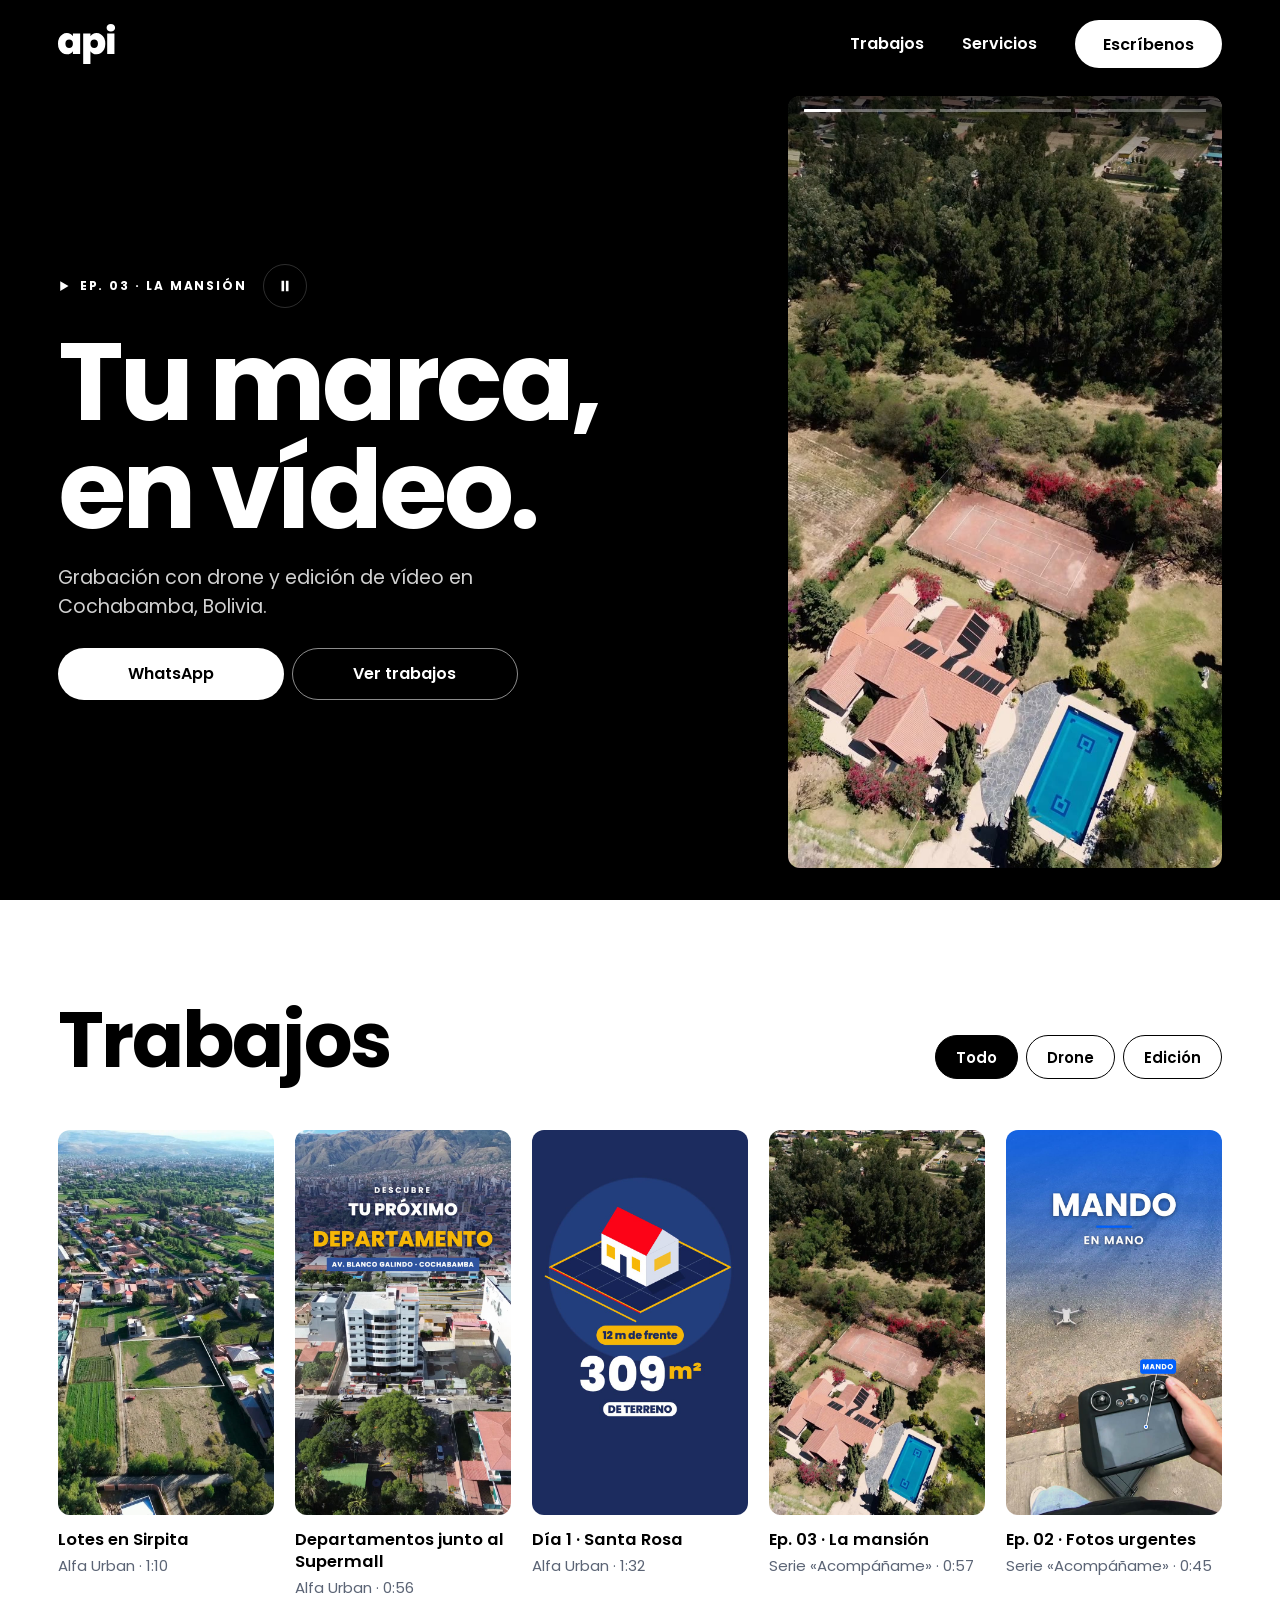
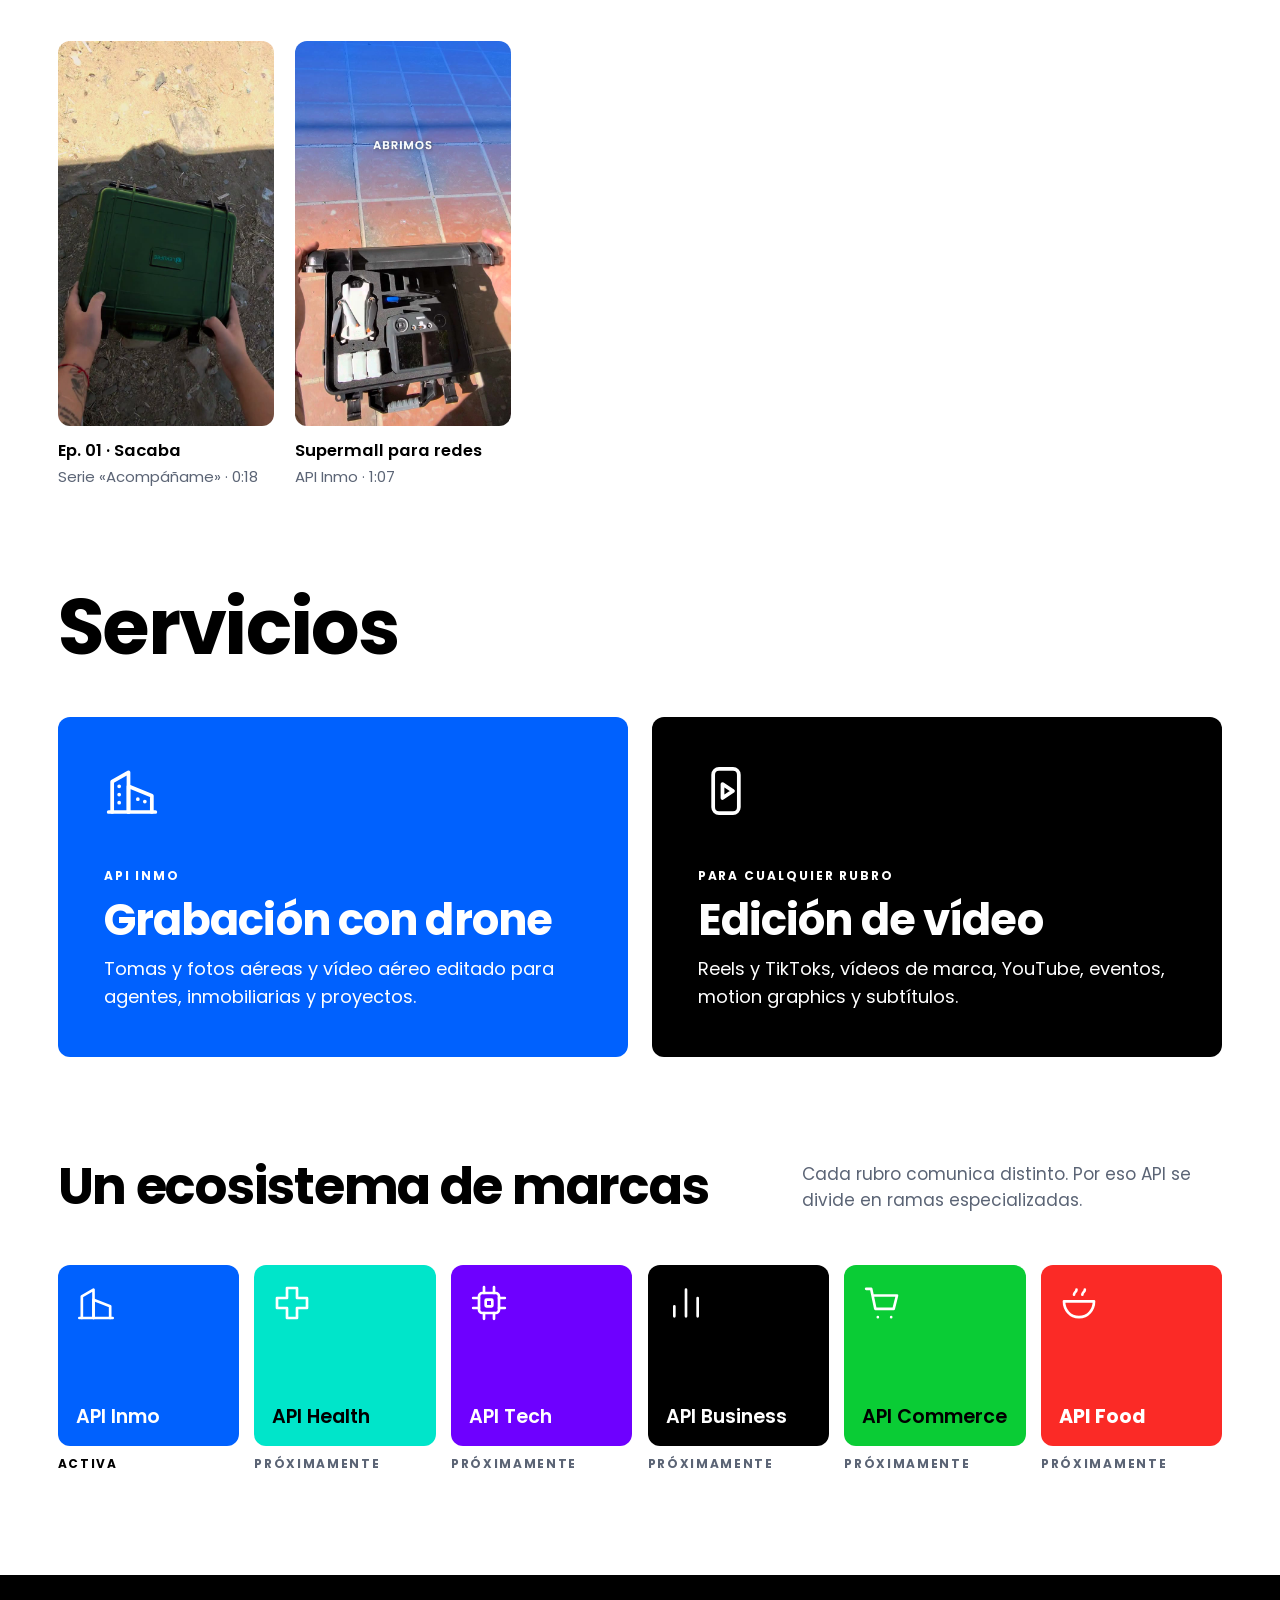
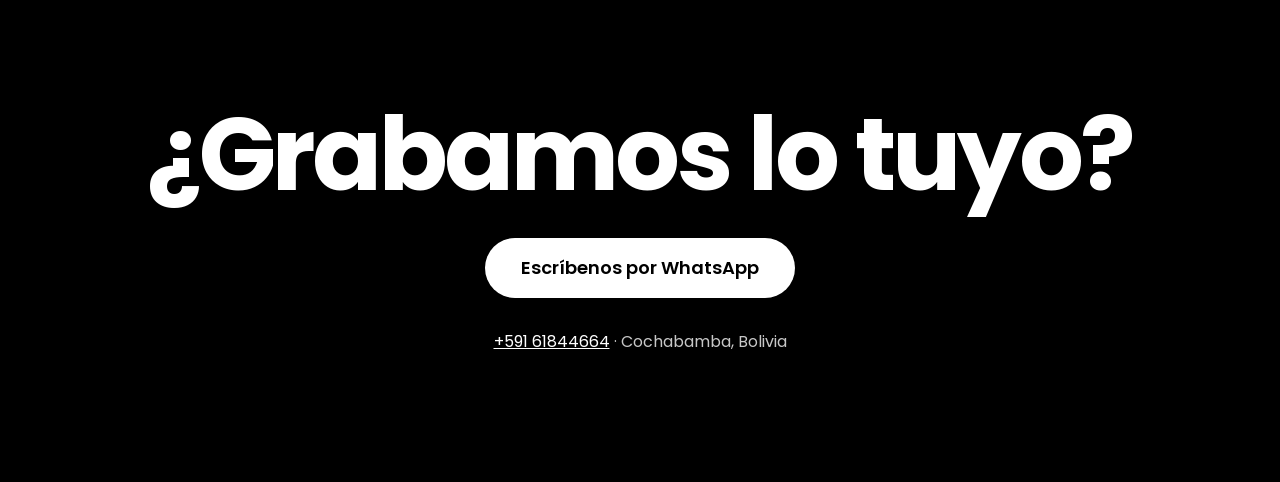
==== sitio/index.html @ 59e02e13 "Añade el logo, los iconos y la imagen para compartir Co-Authored-By: Claude Opus 5.5 <noreply@anthro" ====
<!doctype html>
<html lang="es">
<head>
<meta charset="utf-8">
<meta name="viewport" content="width=device-width, initial-scale=1, viewport-fit=cover">
<title>API · Agencia de publicidad e identidad en Cochabamba</title>
<meta name="description" content="Portfolio de API: grabación con drone para inmobiliarias y edición de vídeo para marcas en Cochabamba, Bolivia.">
<meta name="theme-color" content="#000000">
<meta property="og:title" content="API · Tu marca, en vídeo.">
<meta property="og:description" content="Grabación con drone y edición de vídeo para marcas en Cochabamba, Bolivia.">
<meta property="og:type" content="website">
<meta property="og:url" content="https://rodrigomatiasherbasprado-prog.github.io/api-web/">
<meta property="og:image" content="https://rodrigomatiasherbasprado-prog.github.io/api-web/media/marca/compartir.jpg">
<meta property="og:image:width" content="1200">
<meta property="og:image:height" content="630">
<meta name="twitter:card" content="summary_large_image">
<link rel="icon" href="favicon.svg" type="image/svg+xml">
<link rel="apple-touch-icon" href="media/marca/icono-180.png">
<link rel="preconnect" href="https://fonts.googleapis.com">
<link rel="preconnect" href="https://fonts.gstatic.com" crossorigin>
<link href="https://fonts.googleapis.com/css2?family=Poppins:wght@400;600;700;800&display=swap" rel="stylesheet">
<link rel="stylesheet" href="css/estilos.css">
</head>
<body>
<a class="saltar" href="#trabajos">Saltar a los trabajos</a>

<header class="barra barra-flotante">
  <a class="logo" href="#inicio" aria-label="API, inicio"><svg viewBox="0 0 1545 1083" aria-hidden="true" focusable="false"><path fill="currentColor" d="M0 534Q0 447 32 382Q63 317 118 282Q172 247 239 247L239 247Q297 247 339 270Q381 293 404 332L404 332L404 254L600 254L600 815L404 815L404 737Q381 776 339 799Q296 822 239 822L239 822Q172 822 118 787Q63 752 32 687Q0 621 0 534L0 534ZM404 534Q404 480 375 449Q345 418 302 418L302 418Q258 418 229 449Q200 479 200 534L200 534Q200 588 229 620Q258 651 302 651L302 651Q345 651 375 620Q404 589 404 534L404 534ZM878 332Q901 293 943 270Q985 247 1042 247L1042 247Q1109 247 1164 282Q1218 317 1250 382Q1281 447 1281 534L1281 534Q1281 621 1250 687Q1218 752 1164 787Q1109 822 1042 822L1042 822Q985 822 944 799Q902 776 878 737L878 737L878 1083L682 1083L682 254L878 254L878 332ZM1082 534Q1082 479 1053 449Q1023 418 980 418L980 418Q937 418 908 449Q878 480 878 534L878 534Q878 589 908 620Q937 651 980 651L980 651Q1023 651 1053 620Q1082 588 1082 534L1082 534ZM1431 202Q1379 202 1348 174Q1316 145 1316 102L1316 102Q1316 58 1348 29Q1379 0 1431 0L1431 0Q1482 0 1514 29Q1545 58 1545 102L1545 102Q1545 145 1514 174Q1482 202 1431 202L1431 202ZM1332 254L1528 254L1528 815L1332 815L1332 254Z"/></svg></a>
  <nav class="barra-enlaces" aria-label="Principal">
    <a href="#trabajos">Trabajos</a>
    <a href="#servicios">Servicios</a>
    <a class="boton boton-claro" href="#contacto">Escríbenos</a>
  </nav>
</header>

<main>
  <section class="portada" id="inicio" data-historias>
    <div class="historia-escena">
      <button type="button" class="historia-abrir"></button>
      <div class="historia-barras" role="group" aria-label="Elegir vídeo"></div>
    </div>
    <div class="portada-contenido">
      <div class="historia-controles">
        <button type="button" class="historia-rotulo etiqueta">
          <svg aria-hidden="true" viewBox="0 0 16 16"><path d="M3 1.5v13l11-6.5z"></path></svg>
          <span></span>
        </button>
        <button type="button" class="historia-pausa" aria-label="Pausar los vídeos">
          <svg class="icono-pausa" aria-hidden="true" viewBox="0 0 16 16"><path d="M4 2h3v12H4zM9 2h3v12H9z"></path></svg>
          <svg class="icono-seguir" aria-hidden="true" viewBox="0 0 16 16"><path d="M3 1.5v13l11-6.5z"></path></svg>
        </button>
      </div>
      <h1>Tu marca,<br>en vídeo.</h1>
      <p>Grabación con drone y edición de vídeo en Cochabamba, Bolivia.</p>
      <div class="portada-botones">
        <a class="boton boton-claro" data-contacto>WhatsApp</a>
        <a class="boton boton-linea" href="#trabajos">Ver trabajos</a>
      </div>
    </div>
  </section>

  <section class="seccion" id="trabajos">
    <div class="cabecera">
      <h2 class="titulo">Trabajos</h2>
      <div class="filtros" role="group" aria-label="Filtrar trabajos">
        <button type="button" class="filtro" data-filtro="todo" aria-pressed="true">Todo</button>
        <button type="button" class="filtro" data-filtro="drone" aria-pressed="false">Drone</button>
        <button type="button" class="filtro" data-filtro="edicion" aria-pressed="false">Edición</button>
      </div>
    </div>
    <p class="aviso" aria-live="polite" data-aviso-filtro></p>
    <div class="rejilla" data-rejilla></div>
    <noscript><p>Activa JavaScript para ver los trabajos, o escríbenos por WhatsApp: <a href="https://wa.me/59161844664">+591 61844664</a></p></noscript>
  </section>

  <section class="seccion seccion-sin-arriba" id="servicios">
    <h2 class="titulo cabecera">Servicios</h2>
    <div class="servicios">
      <article class="panel panel-inmo">
        <svg class="icono" aria-hidden="true" viewBox="0 0 48 48"><path d="M7 42V16l14-8v34"></path><path d="M21 42V20l20 8v14"></path><path d="M4 42h40"></path><path d="M13 20v.01M13 27v.01M13 34v.01M29 31v.01M35 33v.01"></path></svg>
        <div class="panel-texto">
          <span class="etiqueta">API Inmo</span>
          <h3>Grabación con drone</h3>
          <p>Tomas y fotos aéreas y vídeo aéreo editado para agentes, inmobiliarias y proyectos.</p>
        </div>
      </article>
      <article class="panel panel-negro">
        <svg class="icono" aria-hidden="true" viewBox="0 0 48 48"><rect x="13" y="5" width="22" height="38" rx="5"></rect><path d="M21 18l9 6-9 6z"></path></svg>
        <div class="panel-texto">
          <span class="etiqueta">Para cualquier rubro</span>
          <h3>Edición de vídeo</h3>
          <p>Reels y TikToks, vídeos de marca, YouTube, eventos, motion graphics y subtítulos.</p>
        </div>
      </article>
    </div>
  </section>

  <section class="seccion seccion-sin-arriba" aria-labelledby="ecosistema">
    <div class="cabecera">
      <h2 class="titulo-medio" id="ecosistema">Un ecosistema de marcas</h2>
      <p>Cada rubro comunica distinto. Por eso API se divide en ramas especializadas.</p>
    </div>
    <div class="ramas">
      <div class="rama">
        <div class="rama-color rama-inmo"><svg class="icono" aria-hidden="true" viewBox="0 0 48 48"><path d="M7 42V16l14-8v34"></path><path d="M21 42V20l20 8v14"></path><path d="M4 42h40"></path></svg>API Inmo</div>
        <span class="etiqueta etiqueta-activa">Activa</span>
      </div>
      <div class="rama">
        <div class="rama-color rama-health"><svg class="icono" aria-hidden="true" viewBox="0 0 48 48"><path d="M18 6h12v12h12v12H30v12H18V30H6V18h12z"></path></svg>API Health</div>
        <span class="etiqueta">Próximamente</span>
      </div>
      <div class="rama">
        <div class="rama-color rama-tech"><svg class="icono" aria-hidden="true" viewBox="0 0 48 48"><rect x="12" y="12" width="24" height="24" rx="4"></rect><rect x="20" y="20" width="8" height="8" rx="1"></rect><path d="M18 5v7M30 5v7M18 36v7M30 36v7M5 18h7M5 30h7M36 18h7M36 30h7"></path></svg>API Tech</div>
        <span class="etiqueta">Próximamente</span>
      </div>
      <div class="rama">
        <div class="rama-color rama-business"><svg class="icono" aria-hidden="true" viewBox="0 0 48 48"><path d="M10 40V28M24 40V8M38 40V18"></path></svg>API Business</div>
        <span class="etiqueta">Próximamente</span>
      </div>
      <div class="rama">
        <div class="rama-color rama-commerce"><svg class="icono" aria-hidden="true" viewBox="0 0 48 48"><path d="M5 7h6l5 24h22l4-16H13"></path><path d="M19 41v.01M35 41v.01"></path></svg>API Commerce</div>
        <span class="etiqueta">Próximamente</span>
      </div>
      <div class="rama">
        <div class="rama-color rama-food"><svg class="icono" aria-hidden="true" viewBox="0 0 48 48"><path d="M6 22h36c0 10-7 19-18 19S6 32 6 22z"></path><path d="M18 14c0-3 3-3 3-6M28 14c0-3 3-3 3-6"></path></svg>API Food</div>
        <span class="etiqueta">Próximamente</span>
      </div>
    </div>
  </section>

  <section class="cierre" id="contacto">
    <h2>¿Grabamos lo tuyo?</h2>
    <a class="boton boton-claro" data-contacto>Escríbenos por WhatsApp</a>
    <p><a data-contacto>+591 61844664</a> · Cochabamba, Bolivia</p>
  </section>
</main>

<a class="boton fijo-movil oculto" data-contacto>Escríbenos por WhatsApp</a>

<script src="js/datos.js"></script>
<script src="js/app.js"></script>
</body>
</html>
---- sitio/css/estilos.css ----
/* Marca: branding/MARCA.md y manual-de-marca-API.pdf. Blanco y negro; el color de rama, solo donde se habla de ella. */
:root {
  --negro: #000000;
  --blanco: #FFFFFF;
  --gris: #5B6475;
  --tenue: rgba(255, 255, 255, 0.78);
  --linea: rgba(255, 255, 255, 0.18);
  --inmo: #0061FE;
  --health: #00E5CA;
  --tech: #6E00FF;
  --commerce: #0ACC35;
  --food: #FB2A26;
  --margen: clamp(20px, 4.5vw, 64px);
  --radio: 12px;
}

*, *::before, *::after { box-sizing: border-box; }
html { -webkit-text-size-adjust: 100%; scroll-padding-top: 96px; }
@media (prefers-reduced-motion: no-preference) { html { scroll-behavior: smooth; } }
html.con-reproductor { overflow: hidden; }

body {
  margin: 0;
  background: var(--blanco);
  color: var(--negro);
  font-family: Poppins, system-ui, sans-serif;
  font-size: 18px;
  line-height: 1.55;
  -webkit-font-smoothing: antialiased;
}

h1, h2, h3, p, figure { margin: 0; }
img, video, svg { display: block; }
a { color: inherit; }
button { font: inherit; color: inherit; background: none; border: 0; padding: 0; cursor: pointer; }
[hidden] { display: none !important; }
:focus-visible { outline: 3px solid currentColor; outline-offset: 3px; border-radius: 4px; }

.saltar {
  position: absolute; left: 16px; top: -80px; z-index: 30;
  background: var(--blanco); color: var(--negro); padding: 12px 20px; border-radius: 999px; font-weight: 600;
}
.saltar:focus { top: 16px; }

.etiqueta { font-size: 12px; font-weight: 700; letter-spacing: 0.16em; text-transform: uppercase; line-height: 1.4; }

.boton {
  display: inline-flex; align-items: center; justify-content: center;
  min-height: 48px; padding: 12px 28px; border-radius: 999px;
  font-size: 16px; font-weight: 600; line-height: 1.2; text-decoration: none; text-align: center;
  transition: opacity 0.2s ease;
}
.boton:hover { opacity: 0.82; }
.boton-claro { background: var(--blanco); color: var(--negro); }

/* Barra superior */
.barra {
  position: sticky; top: 0; z-index: 10;
  display: flex; align-items: center; justify-content: space-between; gap: 16px 32px;
  padding: 16px var(--margen);
  background: var(--negro); color: var(--blanco);
}
.logo { display: block; color: inherit; text-decoration: none; }
.logo svg { display: block; width: auto; height: 40px; }
.barra-enlaces { display: flex; align-items: center; gap: clamp(16px, 3vw, 40px); font-size: 16px; font-weight: 600; }
.barra-enlaces a:not(.boton) { text-decoration: none; padding: 12px 0; }
.barra-enlaces a:not(.boton):hover { text-decoration: underline; text-underline-offset: 6px; }

/* Barra sobre el vídeo del inicio */
.barra-flotante {
  position: fixed; left: 0; right: 0; top: 0;
  padding-top: calc(20px + env(safe-area-inset-top));
  background: transparent; pointer-events: none;
  transition: background 0.25s ease;
}
.barra-flotante a { pointer-events: auto; }
.barra-flotante.solida { background: var(--negro); padding-top: 16px; }

/* Inicio: vídeo a pantalla completa */
.portada {
  position: relative; height: 100vh; height: 100svh; min-height: 620px; overflow: hidden;
  background: var(--negro); color: var(--blanco);
}
.historia-escena { position: absolute; inset: 0; }
.historia-escena::before, .historia-escena::after {
  content: ""; position: absolute; left: 0; right: 0; z-index: 1; pointer-events: none;
}
.historia-escena::before { top: 0; height: 160px; background: linear-gradient(180deg, rgba(0, 0, 0, 0.72), rgba(0, 0, 0, 0)); }
.historia-escena::after { bottom: 0; height: 62%; background: linear-gradient(0deg, #000000 34%, rgba(0, 0, 0, 0.78) 62%, rgba(0, 0, 0, 0)); }
.historia-abrir { position: absolute; inset: 0; width: 100%; height: 100%; display: block; background: var(--negro); }
.historia-video {
  position: absolute; inset: 0; width: 100%; height: 100%; object-fit: cover;
  opacity: 0; transition: opacity 0.5s ease;
}
.historia-video.activa { opacity: 1; }

.historia-barras {
  position: absolute; z-index: 12; left: var(--margen); right: var(--margen);
  top: calc(6px + env(safe-area-inset-top));
  display: grid; grid-auto-flow: column; grid-auto-columns: minmax(0, 1fr); gap: 4px;
}
.historia-barra { height: 16px; padding: 6px 0; display: block; }
.historia-barra span {
  display: block; height: 3px; border-radius: 2px; transform-origin: left;
  background: var(--blanco); transform: scaleX(0);
}
.historia-barra { background: linear-gradient(rgba(255, 255, 255, 0.35), rgba(255, 255, 255, 0.35)) center / 100% 3px no-repeat; }

.portada-contenido {
  position: absolute; z-index: 2; left: var(--margen); right: var(--margen);
  bottom: calc(28px + env(safe-area-inset-bottom));
  display: flex; flex-direction: column; gap: 14px; pointer-events: none;
}
.portada-contenido a, .portada-contenido button { pointer-events: auto; }
.historia-controles { display: flex; align-items: center; justify-content: space-between; gap: 12px; }
.historia-rotulo { display: inline-flex; align-items: center; gap: 10px; min-height: 44px; text-align: left; }
.historia-rotulo svg { flex: 0 0 auto; width: 12px; height: 12px; fill: currentColor; }
.historia-pausa {
  flex: 0 0 auto; width: 44px; height: 44px; display: flex; align-items: center; justify-content: center;
  border: 1px solid var(--linea); border-radius: 999px;
}
.historia-pausa svg { width: 14px; height: 14px; fill: currentColor; }
.historia-pausa .icono-seguir, .historia-pausa.en-pausa .icono-pausa { display: none; }
.historia-pausa.en-pausa .icono-seguir { display: block; }
.portada h1 { font-weight: 700; font-size: clamp(54px, 15vw, 96px); line-height: 0.98; letter-spacing: -0.035em; }
.portada-contenido p { font-size: 16px; line-height: 1.5; color: rgba(255, 255, 255, 0.82); max-width: 460px; }
.portada-botones { display: grid; grid-template-columns: repeat(2, minmax(0, 1fr)); gap: 8px; margin-top: 6px; max-width: 460px; }
.portada-botones .boton { min-height: 52px; padding: 12px 16px; }
.boton-linea { border: 1px solid rgba(255, 255, 255, 0.55); color: var(--blanco); }

/* En escritorio: texto a la izquierda y vídeo vertical a la derecha */
@media (min-width: 1000px) {
  .portada {
    display: grid; grid-template-columns: minmax(0, 1fr) auto; align-items: center; gap: clamp(32px, 5vw, 80px);
    height: auto; min-height: 100svh; padding: 96px var(--margen) 32px;
  }
  .historia-escena {
    position: relative; inset: auto; grid-column: 2; grid-row: 1;
    height: calc(100svh - 128px); min-height: 500px; aspect-ratio: 9 / 16;
    overflow: hidden; border-radius: var(--radio);
  }
  .historia-escena::after { display: none; }
  .historia-escena::before { height: 90px; }
  .historia-barras { left: 16px; right: 16px; top: 6px; }
  .portada-contenido { position: static; grid-column: 1; grid-row: 1; gap: 20px; }
  .portada h1 { font-size: clamp(76px, 8.6vw, 148px); }
  .portada-contenido p { font-size: clamp(18px, 1.5vw, 21px); }
  .historia-controles { justify-content: flex-start; gap: 16px; }
}

/* Secciones */
.seccion { padding: clamp(64px, 8vw, 120px) var(--margen); }
.seccion-sin-arriba { padding-top: 0; }
.titulo { font-weight: 700; font-size: clamp(40px, 6vw, 88px); line-height: 1; letter-spacing: -0.03em; }
.cabecera {
  display: flex; flex-wrap: wrap; align-items: flex-end; justify-content: space-between; gap: 24px 48px;
  margin-bottom: clamp(32px, 4vw, 56px);
}

.filtros { display: flex; flex-wrap: wrap; gap: 8px; }
.filtro {
  min-height: 44px; padding: 0 20px; border: 1px solid var(--negro); border-radius: 999px;
  font-size: 15px; font-weight: 600; background: var(--blanco); color: var(--negro);
  transition: background 0.2s ease, color 0.2s ease;
}
.filtro[aria-pressed="true"] { background: var(--negro); color: var(--blanco); }

.rejilla {
  display: grid; grid-template-columns: repeat(5, minmax(0, 1fr));
  gap: clamp(32px, 3.4vw, 48px) clamp(12px, 1.6vw, 24px);
}
.tarjeta { display: flex; flex-direction: column; gap: 14px; text-align: left; min-width: 0; }
.marco { position: relative; display: block; overflow: hidden; border-radius: var(--radio); background: var(--negro); }
.marco img { width: 100%; height: auto; aspect-ratio: 9 / 16; object-fit: cover; transition: transform 0.5s ease; }
.marco video { position: absolute; inset: 0; width: 100%; height: 100%; object-fit: cover; }
.tarjeta:hover .marco img { transform: scale(1.03); }
.tarjeta-texto { display: flex; flex-direction: column; gap: 4px; }
.tarjeta-titulo { font-size: clamp(16px, 1.3vw, 18px); font-weight: 600; line-height: 1.3; }
.tarjeta-datos { font-size: 15px; line-height: 1.4; color: var(--gris); }
.aviso { position: absolute; width: 1px; height: 1px; overflow: hidden; clip-path: inset(50%); }

/* Servicios */
.servicios { display: grid; grid-template-columns: repeat(2, minmax(0, 1fr)); gap: clamp(12px, 1.8vw, 24px); }
.panel {
  display: flex; flex-direction: column; gap: 24px; min-height: 340px;
  padding: clamp(28px, 3.6vw, 52px); border-radius: var(--radio); color: var(--blanco);
}
.panel-inmo { background: var(--inmo); }
.panel-negro { background: var(--negro); }
.panel svg { width: 56px; height: 56px; }
.panel-texto { display: flex; flex-direction: column; gap: 12px; margin-top: auto; }
.panel h3 { font-size: clamp(30px, 3.4vw, 46px); line-height: 1.08; font-weight: 700; letter-spacing: -0.02em; }
.panel p { max-width: 520px; }

.icono { fill: none; stroke: var(--blanco); stroke-width: 3.2; stroke-linecap: round; stroke-linejoin: round; }

/* Ecosistema */
.titulo-medio { font-weight: 700; font-size: clamp(32px, 4vw, 56px); line-height: 1.05; letter-spacing: -0.025em; }
.cabecera p { flex: 0 1 420px; font-size: 17px; color: var(--gris); }
.ramas { display: grid; grid-template-columns: repeat(6, minmax(0, 1fr)); gap: 24px clamp(12px, 1.2vw, 16px); }
.rama { display: flex; flex-direction: column; gap: 10px; }
.rama-color {
  aspect-ratio: 1 / 1; padding: 18px; border-radius: var(--radio);
  display: flex; flex-direction: column; justify-content: space-between;
  font-size: clamp(17px, 1.5vw, 20px); font-weight: 600; line-height: 1.15; color: var(--blanco);
}
.rama-color svg { width: 40px; height: 40px; }
.rama-inmo { background: var(--inmo); }
.rama-health { background: var(--health); color: var(--negro); }
.rama-tech { background: var(--tech); }
.rama-business { background: var(--negro); }
.rama-commerce { background: var(--commerce); color: var(--negro); }
.rama-food { background: var(--food); font-weight: 700; }
.rama .etiqueta { letter-spacing: 0.14em; color: var(--gris); }
.rama .etiqueta-activa { color: var(--negro); }

/* Cierre */
.cierre {
  display: flex; flex-direction: column; align-items: center; gap: 32px; text-align: center;
  padding: clamp(72px, 10vw, 144px) var(--margen);
  background: var(--negro); color: var(--blanco);
}
.cierre h2 { font-weight: 700; font-size: clamp(44px, 8vw, 120px); line-height: 1; letter-spacing: -0.035em; }
.cierre .boton { min-height: 60px; padding: 16px 36px; font-size: 18px; }
.cierre p { font-size: 16px; color: var(--tenue); }
.cierre p a { color: var(--blanco); }

/* Página de un trabajo */
.caso-cabecera { display: flex; flex-direction: column; gap: 16px; padding: clamp(48px, 6vw, 88px) var(--margen) clamp(32px, 4vw, 56px); }
.caso-cabecera .etiqueta { color: var(--gris); }
.caso-cabecera h1 { font-weight: 700; font-size: clamp(48px, 8vw, 120px); line-height: 1; letter-spacing: -0.035em; }
.caso {
  display: grid; grid-template-columns: repeat(3, minmax(0, 1fr)); align-items: start;
  gap: clamp(24px, 3.4vw, 56px); padding: 0 var(--margen) clamp(64px, 8vw, 112px);
}
.caso figure { position: relative; }
.caso img { width: 100%; height: auto; aspect-ratio: 9 / 16; object-fit: cover; border-radius: var(--radio); }
.ver-video {
  position: absolute; left: 20px; bottom: 20px;
  display: flex; align-items: center; gap: 10px; min-height: 48px; padding: 0 20px;
  border-radius: 999px; background: var(--blanco); color: var(--negro); font-size: 15px; font-weight: 600;
}
.ver-video svg { width: 16px; height: 16px; fill: var(--negro); }
.caso-texto { display: flex; flex-direction: column; gap: 40px; }
.caso-bloque { display: flex; flex-direction: column; gap: 10px; }
.caso-bloque h2 { font-size: 24px; font-weight: 600; line-height: 1.25; }
.caso-bloque p { color: var(--gris); line-height: 1.6; }

/* Reproductor */
.reproductor {
  position: fixed; inset: 0; width: 100%; height: 100%; max-width: none; max-height: none;
  margin: 0; padding: 0; border: 0; background: rgba(0, 0, 0, 0.94); color: var(--blanco);
}
.reproductor::backdrop { background: transparent; }
.rep-caja {
  display: flex; align-items: center; justify-content: center; gap: clamp(24px, 4vw, 56px);
  height: 100%; padding: 24px var(--margen);
}
.rep-video { flex: 0 0 auto; height: min(calc(100dvh - 48px), 960px); aspect-ratio: 9 / 16; }
.rep-video video { width: 100%; height: 100%; object-fit: contain; background: var(--negro); border-radius: var(--radio); }
.rep-info { display: flex; flex-direction: column; gap: 16px; width: 340px; flex: 0 1 340px; }
.rep-cliente { color: var(--tenue); }
.rep-titulo { font-size: clamp(26px, 2.6vw, 36px); font-weight: 700; line-height: 1.12; letter-spacing: -0.02em; }
.rep-acciones { display: flex; flex-wrap: wrap; align-items: center; gap: 12px 20px; margin-top: 8px; }
.rep-caso { font-size: 16px; font-weight: 600; text-underline-offset: 6px; padding: 12px 0; }
.rep-pasos { display: flex; gap: 8px; margin-top: 8px; }
.rep-paso, .rep-cerrar {
  width: 48px; height: 48px; display: flex; align-items: center; justify-content: center;
  border: 1px solid var(--linea); border-radius: 999px; color: var(--blanco); background: rgba(0, 0, 0, 0.5);
}
.rep-paso svg, .rep-cerrar svg { width: 22px; height: 22px; fill: none; stroke: currentColor; stroke-width: 2.4; stroke-linecap: round; stroke-linejoin: round; }
.rep-paso:hover, .rep-cerrar:hover { border-color: var(--blanco); }
.rep-cerrar { position: absolute; top: 16px; right: 16px; }

/* Botón fijo en el teléfono */
.fijo-movil { display: none; }

@media (max-width: 1099px) {
  .rejilla { grid-template-columns: repeat(3, minmax(0, 1fr)); }
  .ramas { grid-template-columns: repeat(3, minmax(0, 1fr)); }
  .caso { grid-template-columns: repeat(2, minmax(0, 1fr)); }
  .caso-texto { grid-column: 1 / -1; }
}

@media (max-width: 759px) {
  body { padding-bottom: 80px; }
  .barra { padding-bottom: 12px; }
  .barra:not(.barra-flotante), .barra-flotante.solida { padding-top: 12px; }
  .barra-enlaces .boton { display: none; }
  .rejilla { grid-template-columns: repeat(2, minmax(0, 1fr)); }
  .ramas { grid-template-columns: repeat(2, minmax(0, 1fr)); }
  .servicios { grid-template-columns: minmax(0, 1fr); }
  .panel { min-height: 280px; }
  .caso { grid-template-columns: minmax(0, 1fr); }

  .fijo-movil {
    position: fixed; left: 16px; right: 16px; bottom: calc(16px + env(safe-area-inset-bottom));
    z-index: 9; display: flex; width: auto; min-height: 52px;
    background: var(--negro); color: var(--blanco); border: 1px solid rgba(255, 255, 255, 0.4);
    box-shadow: 0 8px 28px rgba(0, 0, 0, 0.28);
    transition: opacity 0.2s ease, visibility 0.2s;
  }
  .fijo-movil.oculto { opacity: 0; visibility: hidden; }

  .reproductor { background: var(--negro); }
  .rep-caja { flex-direction: column; justify-content: flex-start; gap: 12px; padding: 0 0 16px; }
  .rep-video { flex: 1 1 auto; min-height: 0; width: 100%; height: auto; aspect-ratio: auto; }
  .rep-video video { border-radius: 0; }
  .rep-info { flex: 0 0 auto; width: 100%; gap: 8px; padding: 0 16px; position: relative; }
  .rep-titulo { font-size: 20px; padding-right: 112px; }
  .rep-acciones { margin-top: 4px; }
  .rep-pasos { position: absolute; right: 16px; top: 0; margin: 0; }
}
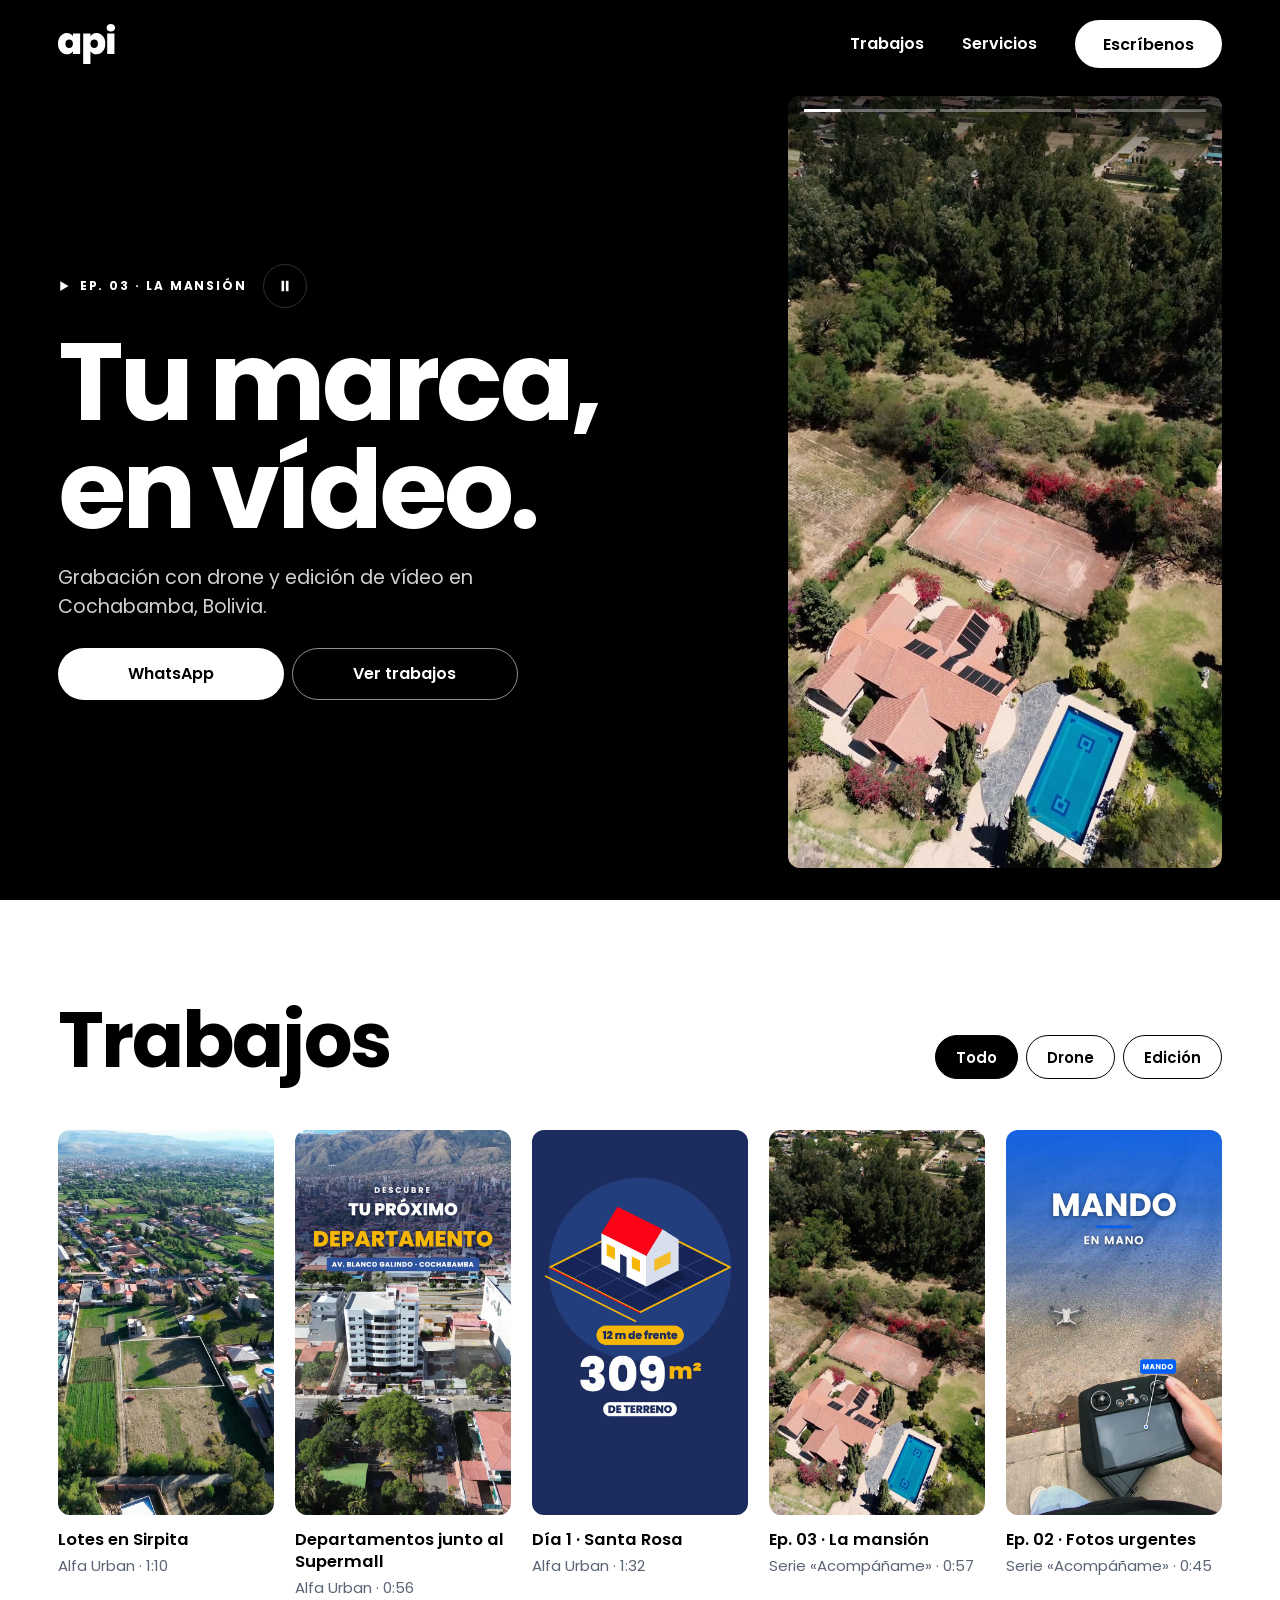
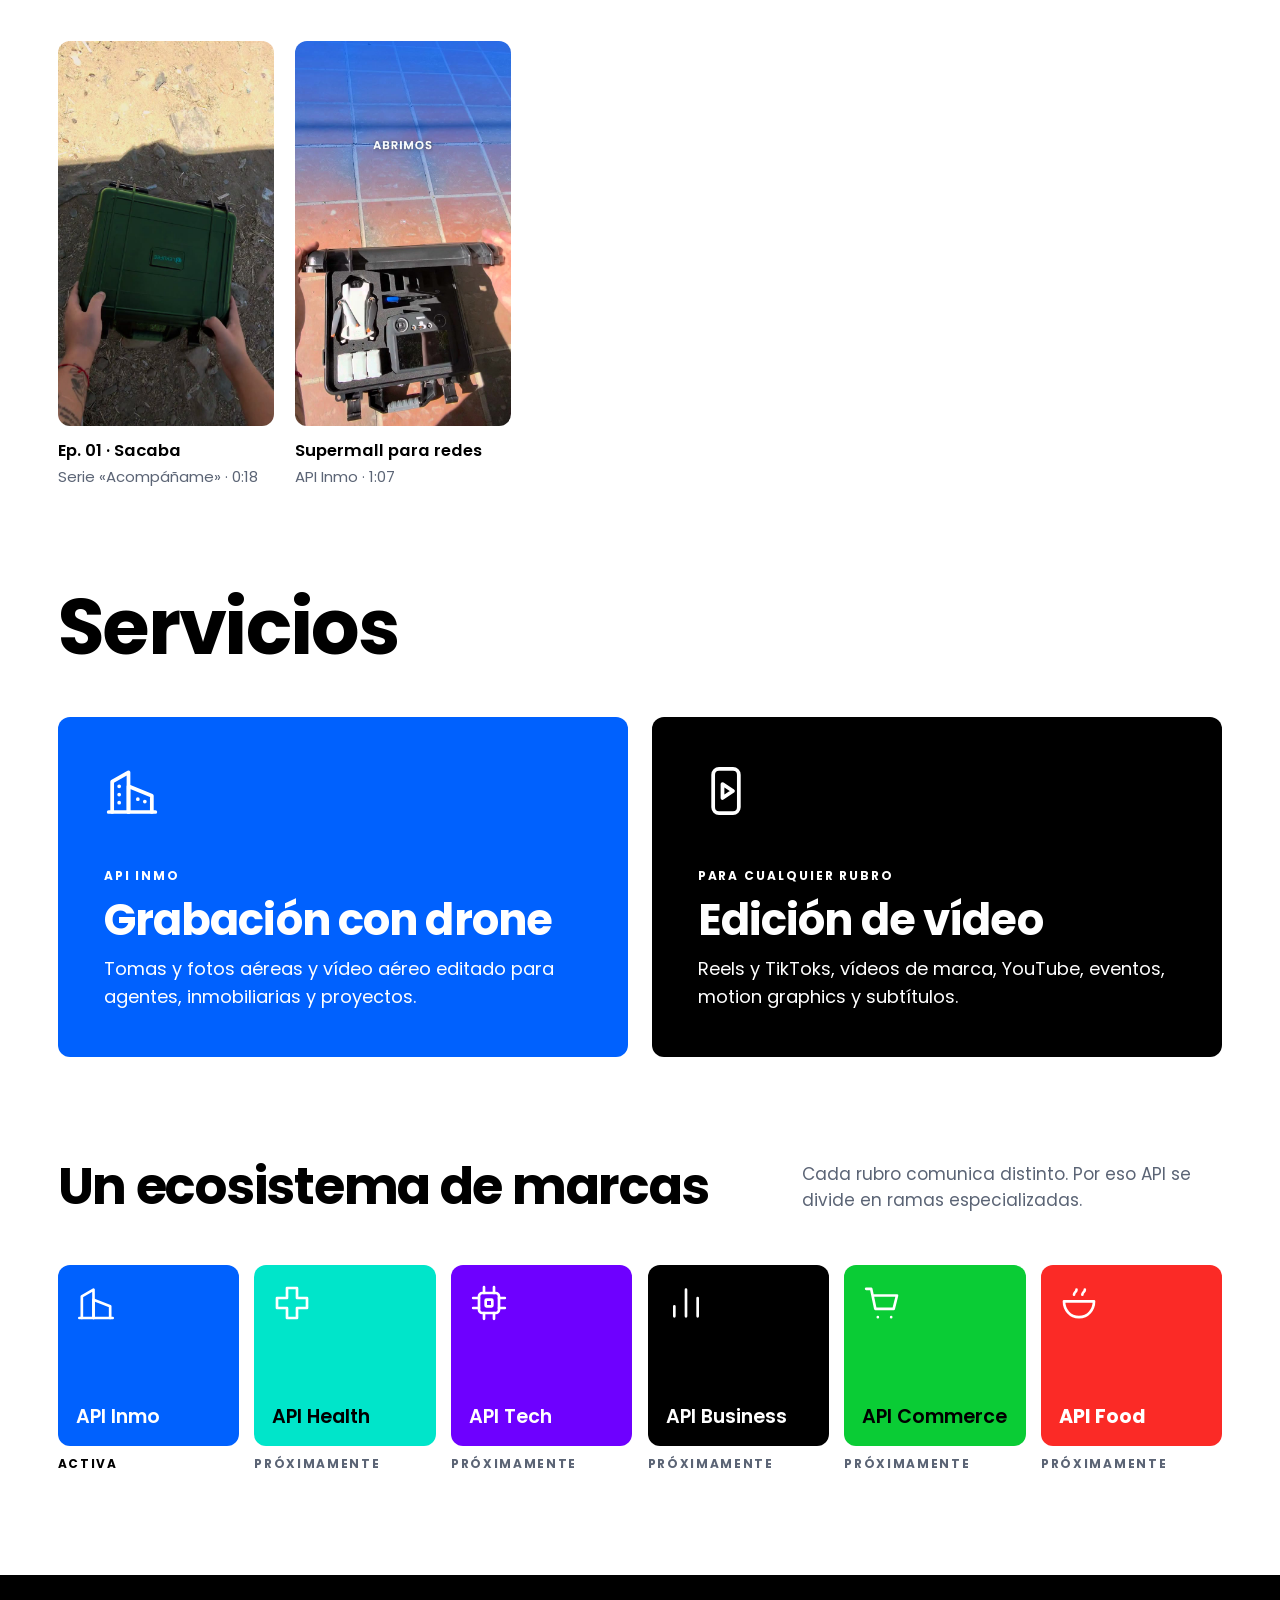
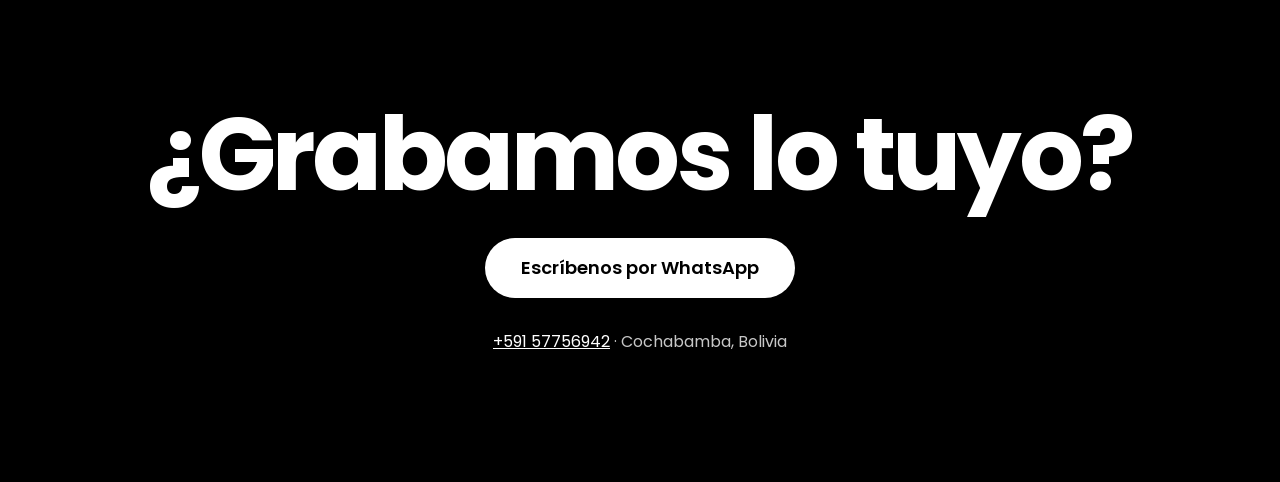
==== commit d9cc5b64: "Cambia el número de WhatsApp Co-Authored-By: Claude Opus 5.5 <noreply@anthropic.com>" ====
--- a/sitio/index.html
+++ b/sitio/index.html
@@ -70,7 +70,7 @@
     </div>
     <p class="aviso" aria-live="polite" data-aviso-filtro></p>
     <div class="rejilla" data-rejilla></div>
-    <noscript><p>Activa JavaScript para ver los trabajos, o escríbenos por WhatsApp: <a href="https://wa.me/59161844664">+591 61844664</a></p></noscript>
+    <noscript><p>Activa JavaScript para ver los trabajos, o escríbenos por WhatsApp: <a href="https://wa.me/59157756942">+591 57756942</a></p></noscript>
   </section>
 
   <section class="seccion seccion-sin-arriba" id="servicios">
@@ -131,7 +131,7 @@
   <section class="cierre" id="contacto">
     <h2>¿Grabamos lo tuyo?</h2>
     <a class="boton boton-claro" data-contacto>Escríbenos por WhatsApp</a>
-    <p><a data-contacto>+591 61844664</a> · Cochabamba, Bolivia</p>
+    <p><a data-contacto>+591 57756942</a> · Cochabamba, Bolivia</p>
   </section>
 </main>
 
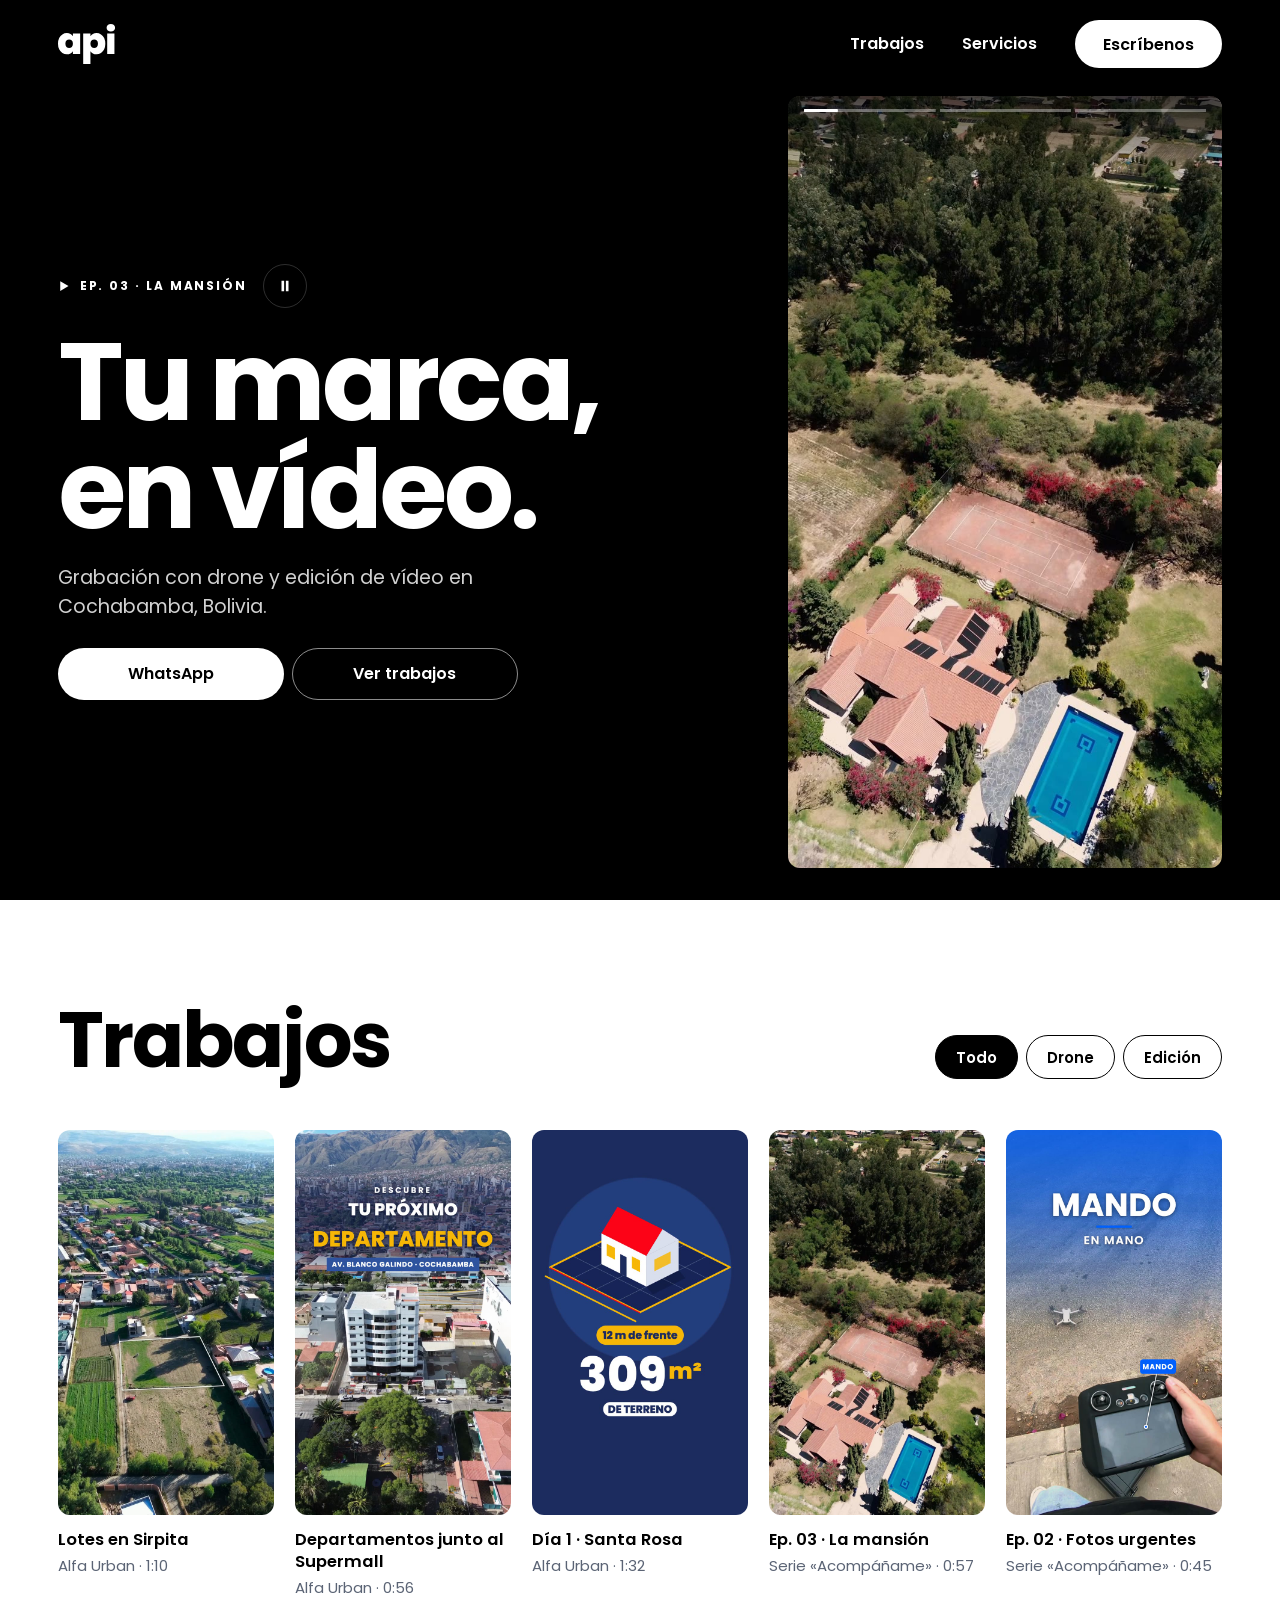
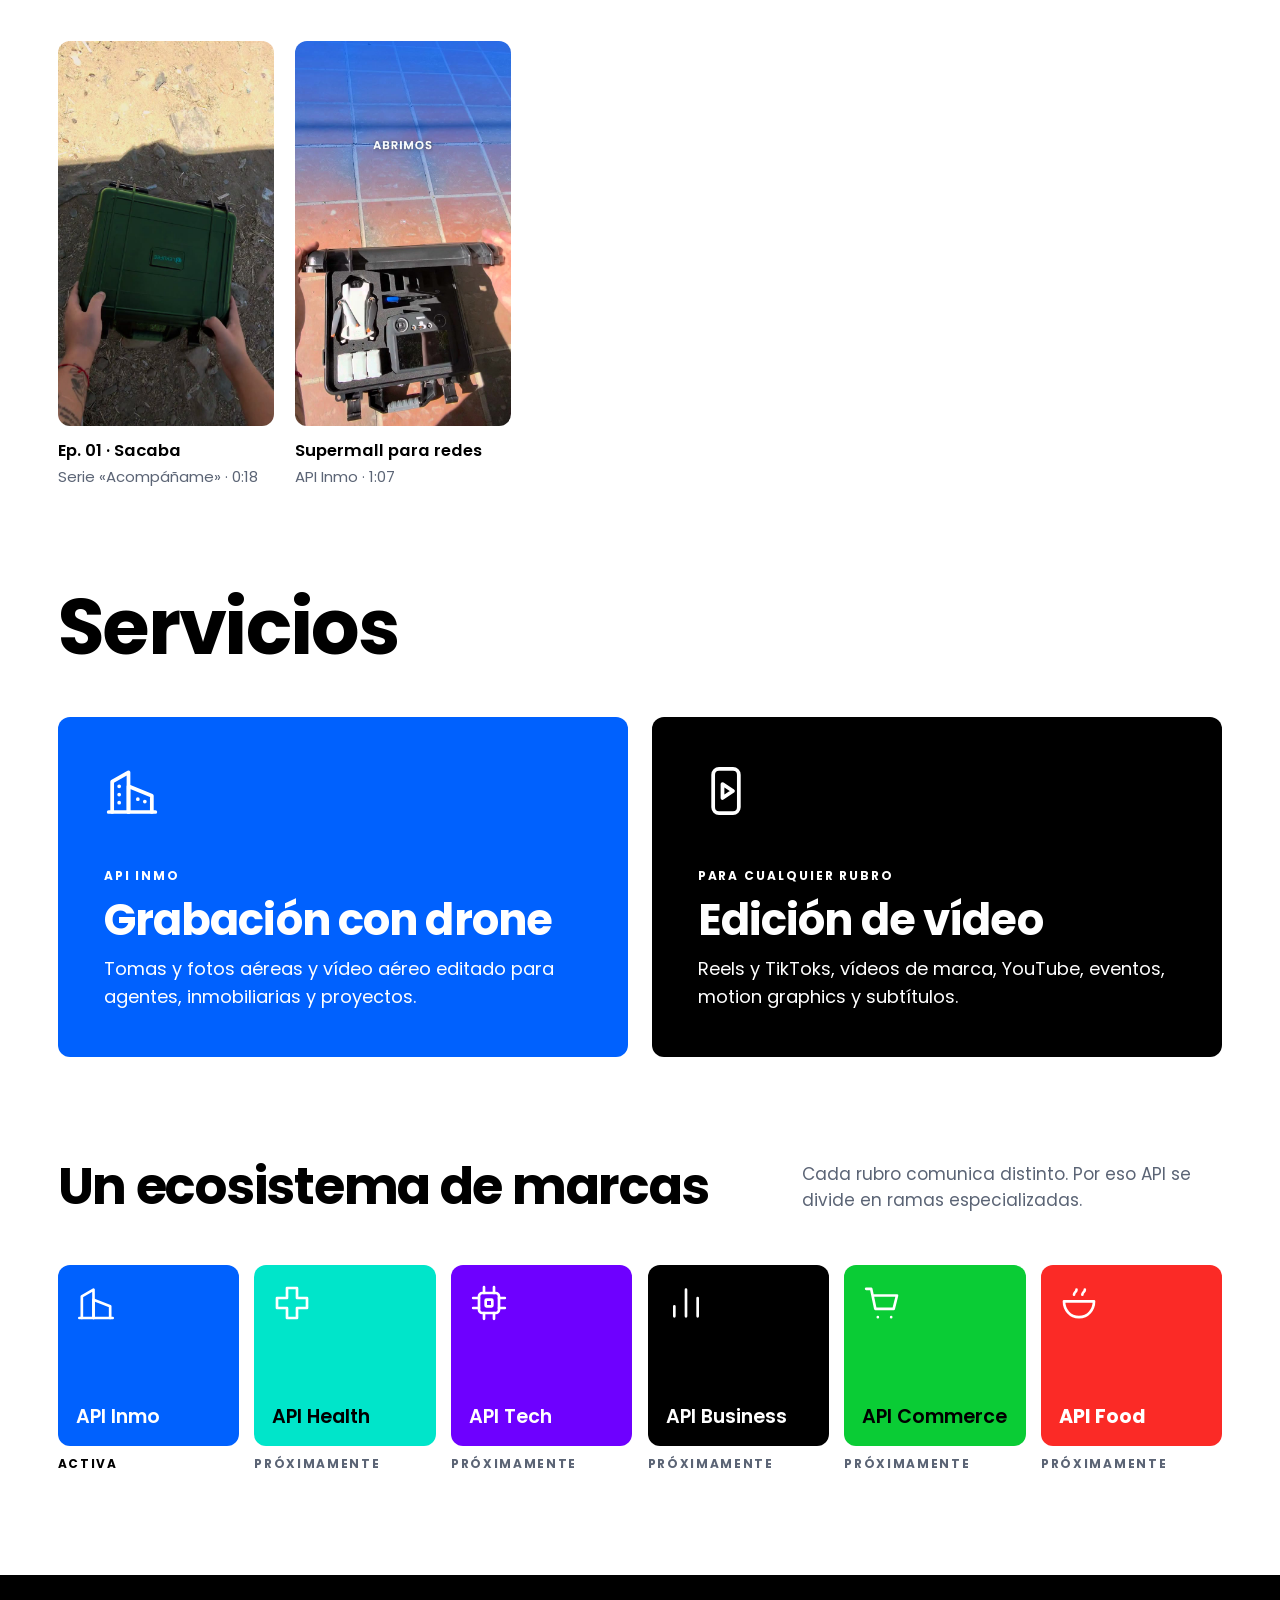
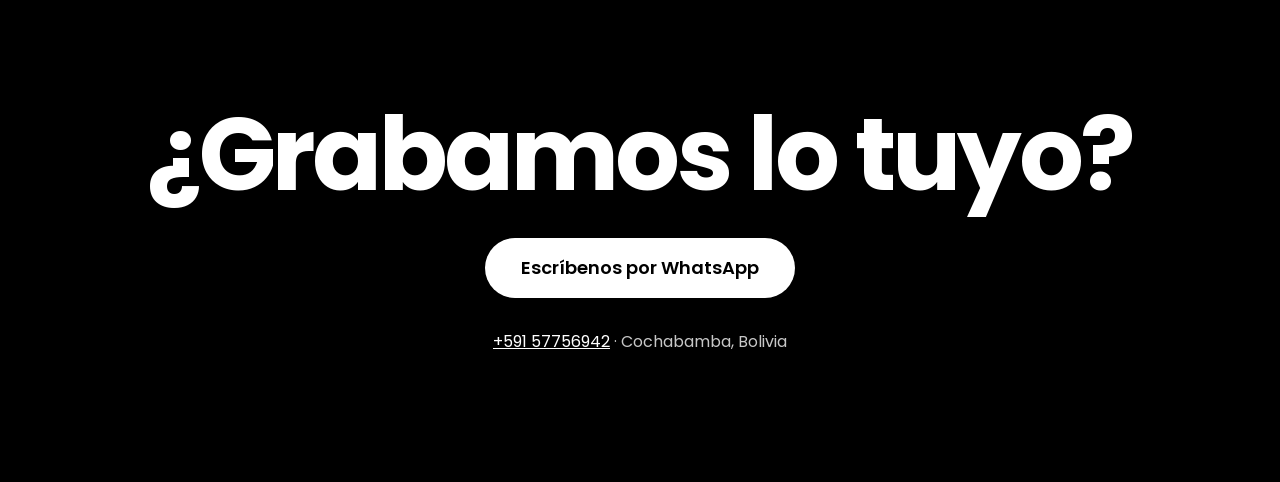
==== commit 64b3431b: "Usa el dominio apiagencia.com Co-Authored-By: Claude Opus 5.5 <noreply@anthropic.com>" ====
--- a/sitio/index.html
+++ b/sitio/index.html
@@ -9,8 +9,8 @@
 <meta property="og:title" content="API · Tu marca, en vídeo.">
 <meta property="og:description" content="Grabación con drone y edición de vídeo para marcas en Cochabamba, Bolivia.">
 <meta property="og:type" content="website">
-<meta property="og:url" content="https://rodrigomatiasherbasprado-prog.github.io/api-web/">
-<meta property="og:image" content="https://rodrigomatiasherbasprado-prog.github.io/api-web/media/marca/compartir.jpg">
+<meta property="og:url" content="https://apiagencia.com/">
+<meta property="og:image" content="https://apiagencia.com/media/marca/compartir.jpg">
 <meta property="og:image:width" content="1200">
 <meta property="og:image:height" content="630">
 <meta name="twitter:card" content="summary_large_image">
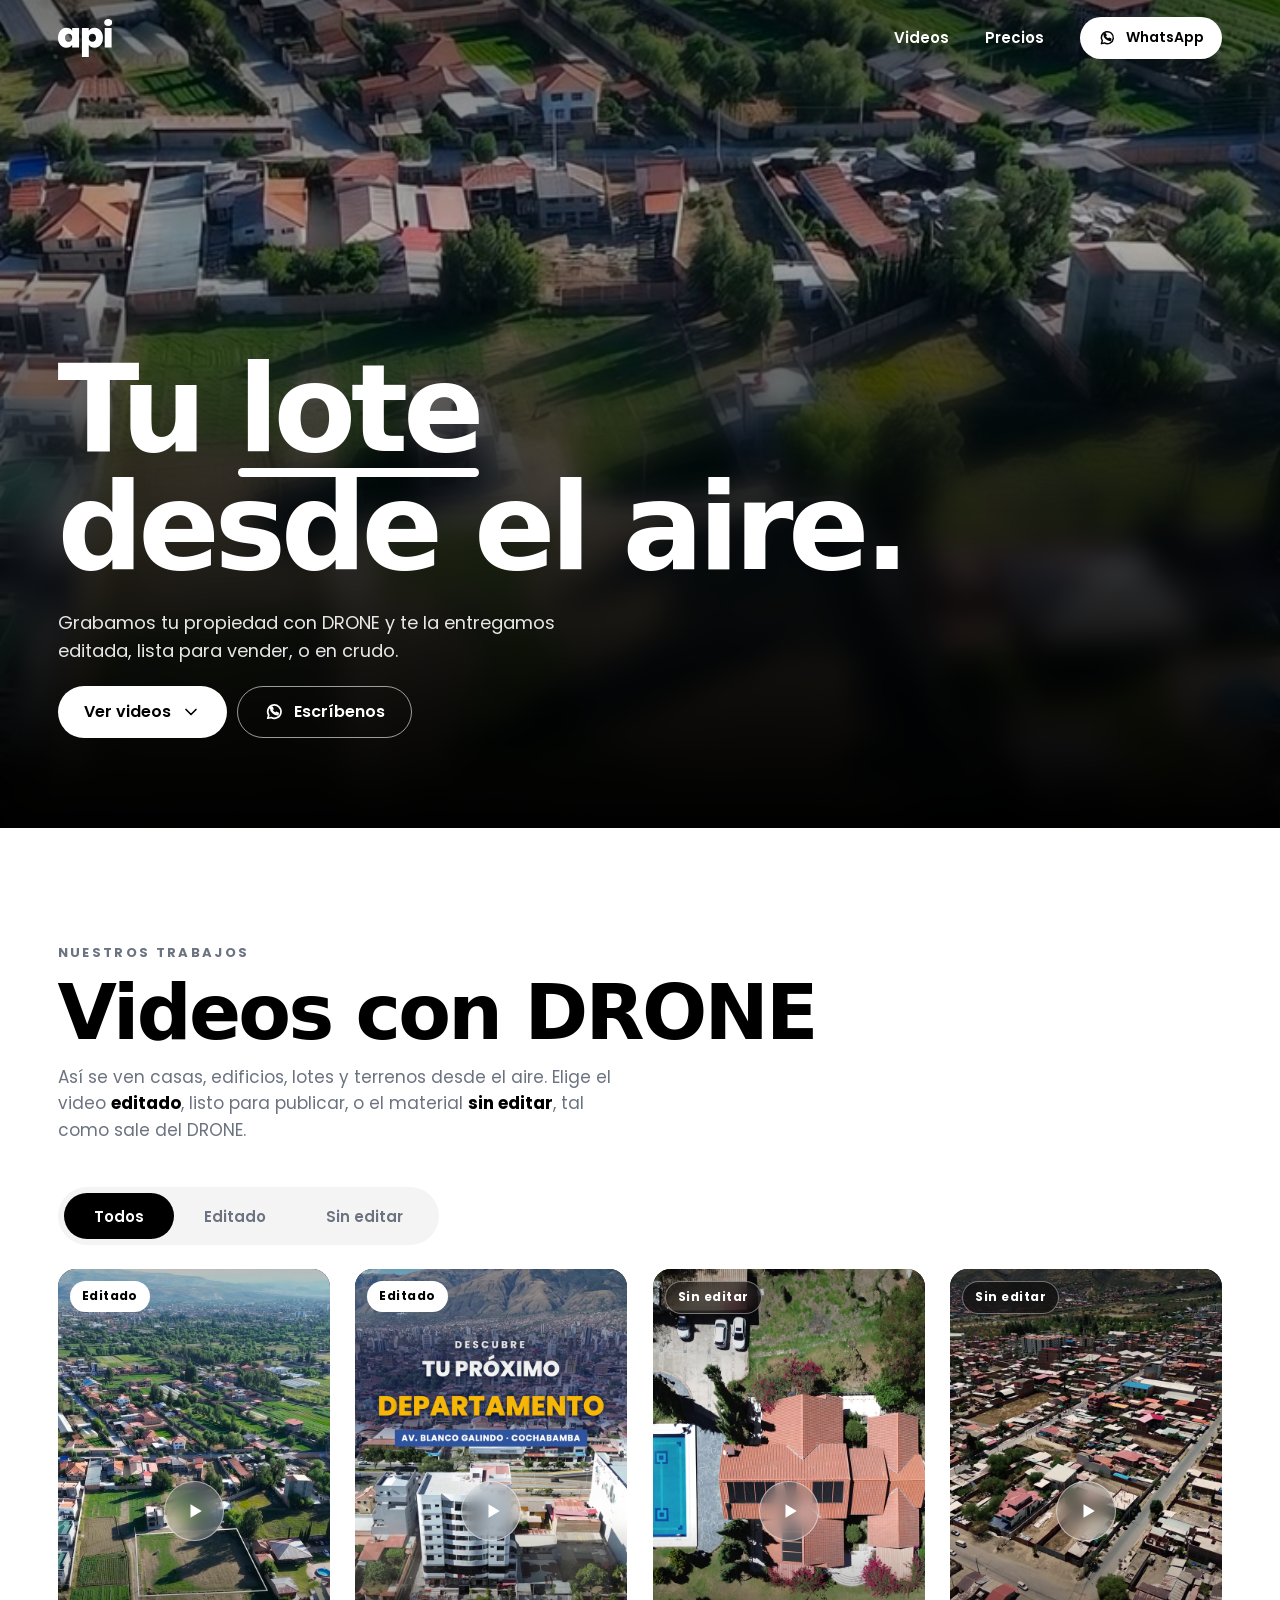
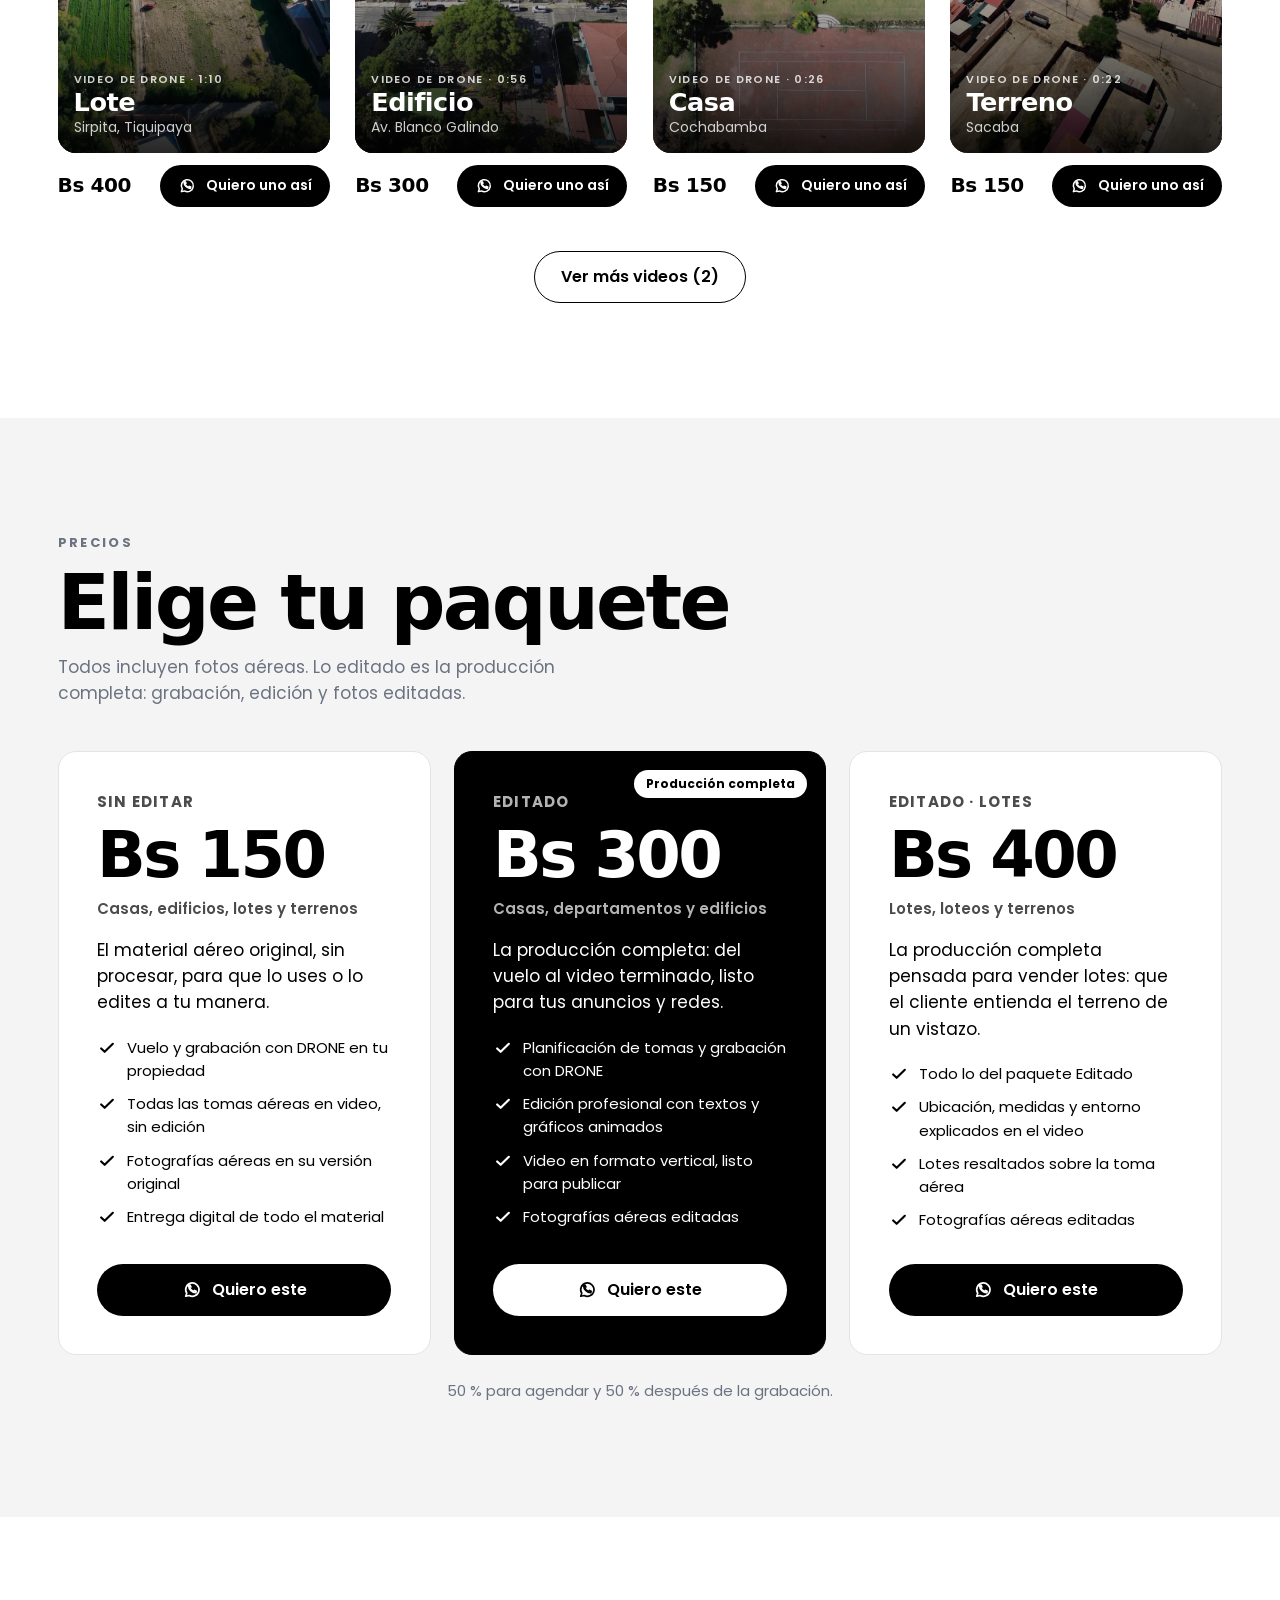
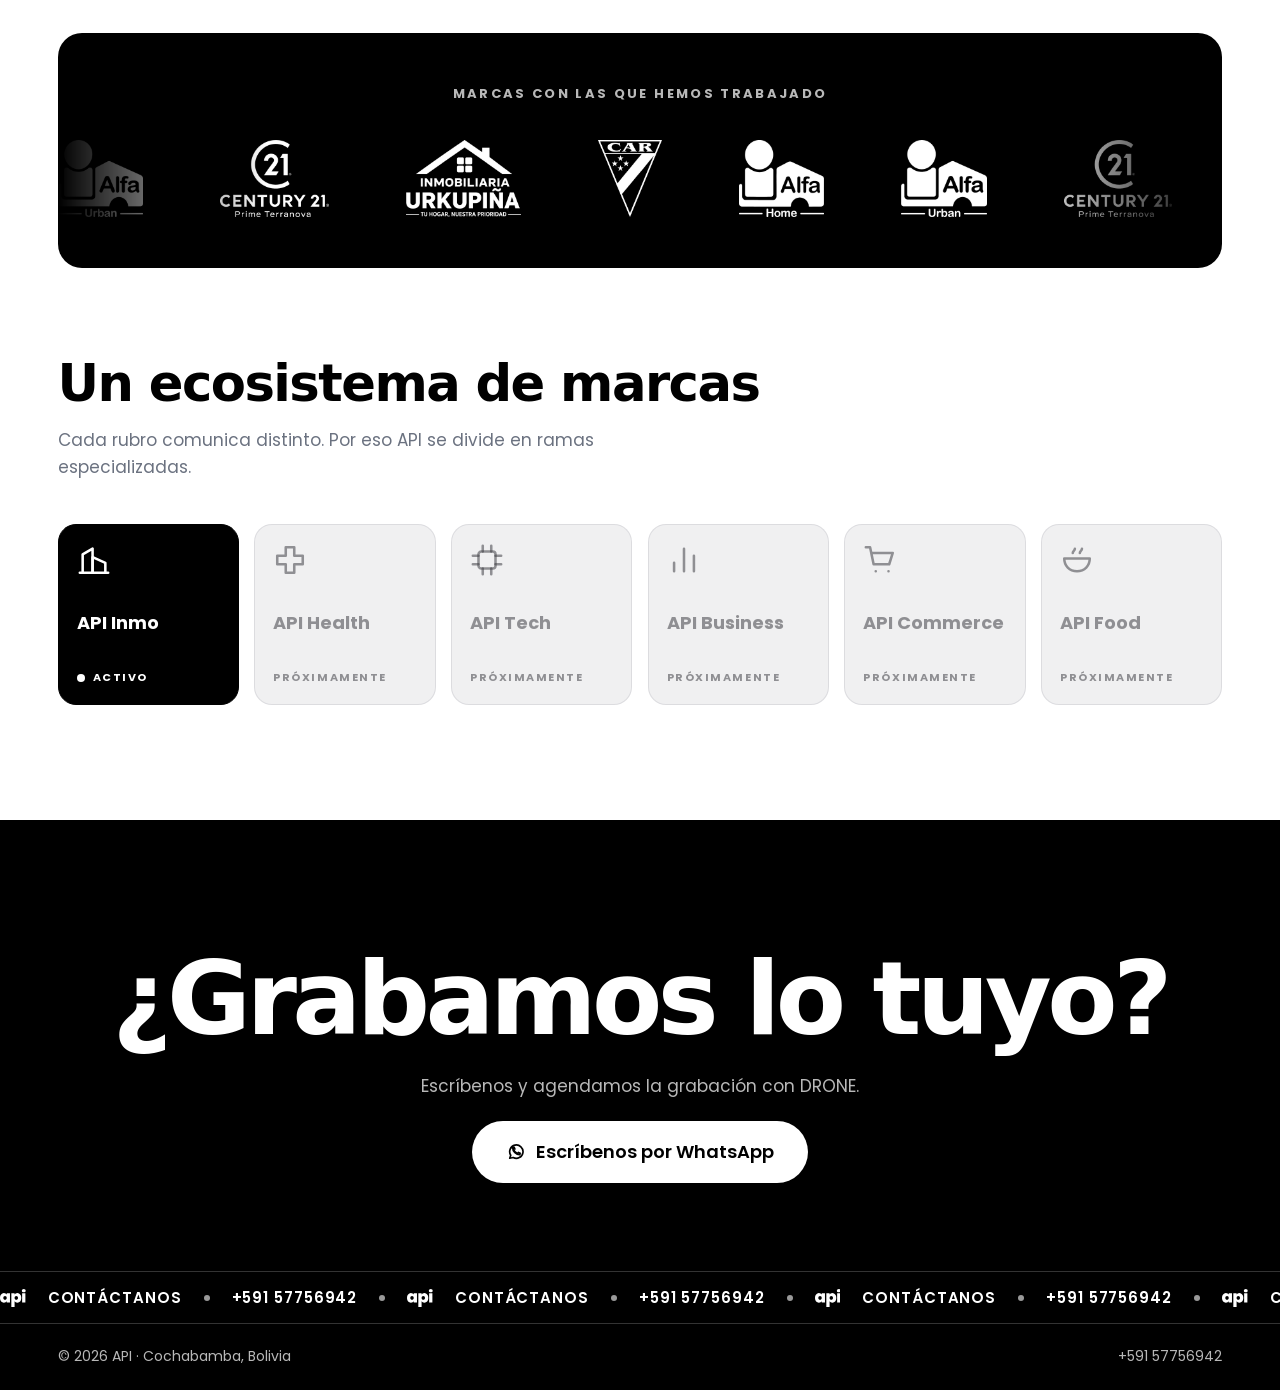
==== commit bdc9c4e2: "Rediseña la web: solo videos de DRONE, código en style, view y logic - Videos editados y sin editar " ====
--- a/sitio/index.html
+++ b/sitio/index.html
@@ -3,11 +3,11 @@
 <head>
 <meta charset="utf-8">
 <meta name="viewport" content="width=device-width, initial-scale=1, viewport-fit=cover">
-<title>API · Agencia de publicidad e identidad en Cochabamba</title>
-<meta name="description" content="Portfolio de API: grabación con drone para inmobiliarias y edición de vídeo para marcas en Cochabamba, Bolivia.">
+<title>API Inmo · Videos con DRONE en Cochabamba</title>
+<meta name="description" content="Grabación con DRONE para casas, edificios, lotes y terrenos en Cochabamba. Video editado desde Bs 300 o en crudo a Bs 150, con fotos aéreas incluidas.">
 <meta name="theme-color" content="#000000">
-<meta property="og:title" content="API · Tu marca, en vídeo.">
-<meta property="og:description" content="Grabación con drone y edición de vídeo para marcas en Cochabamba, Bolivia.">
+<meta property="og:title" content="API Inmo · Tu propiedad desde el aire">
+<meta property="og:description" content="Videos con DRONE en Cochabamba: editados desde Bs 300 o en crudo a Bs 150, con fotos aéreas incluidas.">
 <meta property="og:type" content="website">
 <meta property="og:url" content="https://apiagencia.com/">
 <meta property="og:image" content="https://apiagencia.com/media/marca/compartir.jpg">
@@ -19,125 +19,21 @@
 <link rel="preconnect" href="https://fonts.googleapis.com">
 <link rel="preconnect" href="https://fonts.gstatic.com" crossorigin>
 <link href="https://fonts.googleapis.com/css2?family=Poppins:wght@400;600;700;800&display=swap" rel="stylesheet">
-<link rel="stylesheet" href="css/estilos.css">
+<!-- style: cómo se ve -->
+<link rel="stylesheet" href="style/base.css">
+<link rel="stylesheet" href="style/cabecera.css">
+<link rel="stylesheet" href="style/inicio.css">
+<link rel="stylesheet" href="style/videos.css">
+<link rel="stylesheet" href="style/precios.css">
+<link rel="stylesheet" href="style/marcas.css">
+<link rel="stylesheet" href="style/ramas.css">
+<link rel="stylesheet" href="style/pie.css">
+<link rel="stylesheet" href="style/reproductor.css">
 </head>
 <body>
-<a class="saltar" href="#trabajos">Saltar a los trabajos</a>
-
-<header class="barra barra-flotante">
-  <a class="logo" href="#inicio" aria-label="API, inicio"><svg viewBox="0 0 1545 1083" aria-hidden="true" focusable="false"><path fill="currentColor" d="M0 534Q0 447 32 382Q63 317 118 282Q172 247 239 247L239 247Q297 247 339 270Q381 293 404 332L404 332L404 254L600 254L600 815L404 815L404 737Q381 776 339 799Q296 822 239 822L239 822Q172 822 118 787Q63 752 32 687Q0 621 0 534L0 534ZM404 534Q404 480 375 449Q345 418 302 418L302 418Q258 418 229 449Q200 479 200 534L200 534Q200 588 229 620Q258 651 302 651L302 651Q345 651 375 620Q404 589 404 534L404 534ZM878 332Q901 293 943 270Q985 247 1042 247L1042 247Q1109 247 1164 282Q1218 317 1250 382Q1281 447 1281 534L1281 534Q1281 621 1250 687Q1218 752 1164 787Q1109 822 1042 822L1042 822Q985 822 944 799Q902 776 878 737L878 737L878 1083L682 1083L682 254L878 254L878 332ZM1082 534Q1082 479 1053 449Q1023 418 980 418L980 418Q937 418 908 449Q878 480 878 534L878 534Q878 589 908 620Q937 651 980 651L980 651Q1023 651 1053 620Q1082 588 1082 534L1082 534ZM1431 202Q1379 202 1348 174Q1316 145 1316 102L1316 102Q1316 58 1348 29Q1379 0 1431 0L1431 0Q1482 0 1514 29Q1545 58 1545 102L1545 102Q1545 145 1514 174Q1482 202 1431 202L1431 202ZM1332 254L1528 254L1528 815L1332 815L1332 254Z"/></svg></a>
-  <nav class="barra-enlaces" aria-label="Principal">
-    <a href="#trabajos">Trabajos</a>
-    <a href="#servicios">Servicios</a>
-    <a class="boton boton-claro" href="#contacto">Escríbenos</a>
-  </nav>
-</header>
-
-<main>
-  <section class="portada" id="inicio" data-historias>
-    <div class="historia-escena">
-      <button type="button" class="historia-abrir"></button>
-      <div class="historia-barras" role="group" aria-label="Elegir vídeo"></div>
-    </div>
-    <div class="portada-contenido">
-      <div class="historia-controles">
-        <button type="button" class="historia-rotulo etiqueta">
-          <svg aria-hidden="true" viewBox="0 0 16 16"><path d="M3 1.5v13l11-6.5z"></path></svg>
-          <span></span>
-        </button>
-        <button type="button" class="historia-pausa" aria-label="Pausar los vídeos">
-          <svg class="icono-pausa" aria-hidden="true" viewBox="0 0 16 16"><path d="M4 2h3v12H4zM9 2h3v12H9z"></path></svg>
-          <svg class="icono-seguir" aria-hidden="true" viewBox="0 0 16 16"><path d="M3 1.5v13l11-6.5z"></path></svg>
-        </button>
-      </div>
-      <h1>Tu marca,<br>en vídeo.</h1>
-      <p>Grabación con drone y edición de vídeo en Cochabamba, Bolivia.</p>
-      <div class="portada-botones">
-        <a class="boton boton-claro" data-contacto>WhatsApp</a>
-        <a class="boton boton-linea" href="#trabajos">Ver trabajos</a>
-      </div>
-    </div>
-  </section>
-
-  <section class="seccion" id="trabajos">
-    <div class="cabecera">
-      <h2 class="titulo">Trabajos</h2>
-      <div class="filtros" role="group" aria-label="Filtrar trabajos">
-        <button type="button" class="filtro" data-filtro="todo" aria-pressed="true">Todo</button>
-        <button type="button" class="filtro" data-filtro="drone" aria-pressed="false">Drone</button>
-        <button type="button" class="filtro" data-filtro="edicion" aria-pressed="false">Edición</button>
-      </div>
-    </div>
-    <p class="aviso" aria-live="polite" data-aviso-filtro></p>
-    <div class="rejilla" data-rejilla></div>
-    <noscript><p>Activa JavaScript para ver los trabajos, o escríbenos por WhatsApp: <a href="https://wa.me/59157756942">+591 57756942</a></p></noscript>
-  </section>
-
-  <section class="seccion seccion-sin-arriba" id="servicios">
-    <h2 class="titulo cabecera">Servicios</h2>
-    <div class="servicios">
-      <article class="panel panel-inmo">
-        <svg class="icono" aria-hidden="true" viewBox="0 0 48 48"><path d="M7 42V16l14-8v34"></path><path d="M21 42V20l20 8v14"></path><path d="M4 42h40"></path><path d="M13 20v.01M13 27v.01M13 34v.01M29 31v.01M35 33v.01"></path></svg>
-        <div class="panel-texto">
-          <span class="etiqueta">API Inmo</span>
-          <h3>Grabación con drone</h3>
-          <p>Tomas y fotos aéreas y vídeo aéreo editado para agentes, inmobiliarias y proyectos.</p>
-        </div>
-      </article>
-      <article class="panel panel-negro">
-        <svg class="icono" aria-hidden="true" viewBox="0 0 48 48"><rect x="13" y="5" width="22" height="38" rx="5"></rect><path d="M21 18l9 6-9 6z"></path></svg>
-        <div class="panel-texto">
-          <span class="etiqueta">Para cualquier rubro</span>
-          <h3>Edición de vídeo</h3>
-          <p>Reels y TikToks, vídeos de marca, YouTube, eventos, motion graphics y subtítulos.</p>
-        </div>
-      </article>
-    </div>
-  </section>
-
-  <section class="seccion seccion-sin-arriba" aria-labelledby="ecosistema">
-    <div class="cabecera">
-      <h2 class="titulo-medio" id="ecosistema">Un ecosistema de marcas</h2>
-      <p>Cada rubro comunica distinto. Por eso API se divide en ramas especializadas.</p>
-    </div>
-    <div class="ramas">
-      <div class="rama">
-        <div class="rama-color rama-inmo"><svg class="icono" aria-hidden="true" viewBox="0 0 48 48"><path d="M7 42V16l14-8v34"></path><path d="M21 42V20l20 8v14"></path><path d="M4 42h40"></path></svg>API Inmo</div>
-        <span class="etiqueta etiqueta-activa">Activa</span>
-      </div>
-      <div class="rama">
-        <div class="rama-color rama-health"><svg class="icono" aria-hidden="true" viewBox="0 0 48 48"><path d="M18 6h12v12h12v12H30v12H18V30H6V18h12z"></path></svg>API Health</div>
-        <span class="etiqueta">Próximamente</span>
-      </div>
-      <div class="rama">
-        <div class="rama-color rama-tech"><svg class="icono" aria-hidden="true" viewBox="0 0 48 48"><rect x="12" y="12" width="24" height="24" rx="4"></rect><rect x="20" y="20" width="8" height="8" rx="1"></rect><path d="M18 5v7M30 5v7M18 36v7M30 36v7M5 18h7M5 30h7M36 18h7M36 30h7"></path></svg>API Tech</div>
-        <span class="etiqueta">Próximamente</span>
-      </div>
-      <div class="rama">
-        <div class="rama-color rama-business"><svg class="icono" aria-hidden="true" viewBox="0 0 48 48"><path d="M10 40V28M24 40V8M38 40V18"></path></svg>API Business</div>
-        <span class="etiqueta">Próximamente</span>
-      </div>
-      <div class="rama">
-        <div class="rama-color rama-commerce"><svg class="icono" aria-hidden="true" viewBox="0 0 48 48"><path d="M5 7h6l5 24h22l4-16H13"></path><path d="M19 41v.01M35 41v.01"></path></svg>API Commerce</div>
-        <span class="etiqueta">Próximamente</span>
-      </div>
-      <div class="rama">
-        <div class="rama-color rama-food"><svg class="icono" aria-hidden="true" viewBox="0 0 48 48"><path d="M6 22h36c0 10-7 19-18 19S6 32 6 22z"></path><path d="M18 14c0-3 3-3 3-6M28 14c0-3 3-3 3-6"></path></svg>API Food</div>
-        <span class="etiqueta">Próximamente</span>
-      </div>
-    </div>
-  </section>
-
-  <section class="cierre" id="contacto">
-    <h2>¿Grabamos lo tuyo?</h2>
-    <a class="boton boton-claro" data-contacto>Escríbenos por WhatsApp</a>
-    <p><a data-contacto>+591 57756942</a> · Cochabamba, Bolivia</p>
-  </section>
-</main>
-
-<a class="boton fijo-movil oculto" data-contacto>Escríbenos por WhatsApp</a>
-
-<script src="js/datos.js"></script>
-<script src="js/app.js"></script>
+<!-- view: las secciones se pintan aquí desde view/; logic: logic/app.js las conecta -->
+<div id="app"></div>
+<noscript><p style="padding:24px">Activa JavaScript para ver los videos, o escríbenos por WhatsApp: <a href="https://wa.me/59157756942">+591 57756942</a></p></noscript>
+<script type="module" src="logic/app.js"></script>
 </body>
 </html>
--- a/sitio/style/base.css
+++ b/sitio/style/base.css
@@ -0,0 +1,67 @@
+/* Base: colores, tipografía, botones y animación de entrada. API = blanco y negro + Poppins. */
+:root {
+  --negro: #000000;
+  --blanco: #FFFFFF;
+  --gris: #6B7280;
+  --gris-claro: #F4F4F5;
+  --plomo: #D4D4D8;
+  --tenue: rgba(255, 255, 255, 0.72);
+  --linea: rgba(255, 255, 255, 0.2);
+  --margen: clamp(20px, 4.5vw, 72px);
+  --radio: 18px;
+  --suave: cubic-bezier(0.22, 1, 0.36, 1);
+}
+*, *::before, *::after { box-sizing: border-box; }
+html { -webkit-text-size-adjust: 100%; scroll-padding-top: 88px; }
+@media (prefers-reduced-motion: no-preference) { html { scroll-behavior: smooth; } }
+html.con-reproductor { overflow: hidden; }
+body {
+  margin: 0; background: var(--blanco); color: var(--negro);
+  font-family: Poppins, system-ui, sans-serif; font-size: 17px; line-height: 1.55;
+  -webkit-font-smoothing: antialiased;
+}
+h1, h2, h3, p, ul, figure { margin: 0; }
+ul { padding: 0; list-style: none; }
+img, video, svg { display: block; }
+a { color: inherit; }
+button { font: inherit; color: inherit; background: none; border: 0; padding: 0; cursor: pointer; }
+[hidden] { display: none !important; }
+:focus-visible { outline: 3px solid currentColor; outline-offset: 3px; border-radius: 6px; }
+
+.ico { width: 20px; height: 20px; flex: 0 0 auto; fill: none; stroke: currentColor; stroke-width: 2; stroke-linecap: round; stroke-linejoin: round; }
+.ico-relleno { fill: currentColor; stroke: none; }
+
+.boton {
+  display: inline-flex; align-items: center; justify-content: center; gap: 10px;
+  min-height: 52px; padding: 12px 26px; border-radius: 999px;
+  font-size: 16px; font-weight: 600; line-height: 1.2; text-decoration: none; white-space: nowrap;
+  transition: transform 0.25s var(--suave), background 0.2s, color 0.2s, opacity 0.2s;
+}
+.boton:hover { transform: translateY(-2px); }
+.boton:active { transform: translateY(0) scale(0.98); }
+.boton-claro { background: var(--blanco); color: var(--negro); }
+.boton-negro { background: var(--negro); color: var(--blanco); }
+.boton-linea { border: 1.5px solid rgba(255, 255, 255, 0.6); color: var(--blanco); }
+.boton-linea-negra { border: 1.5px solid var(--negro); color: var(--negro); }
+.boton-linea-negra:hover { background: var(--negro); color: var(--blanco); }
+.boton-chico { min-height: 42px; padding: 8px 18px; font-size: 14px; }
+.boton-chico .ico { width: 18px; height: 18px; }
+.boton-grande { min-height: 62px; padding: 16px 34px; font-size: 18px; }
+
+.seccion { padding: clamp(72px, 9vw, 128px) var(--margen); }
+.seccion-sin-arriba { padding-top: 0; }
+.seccion-gris { background: var(--gris-claro); }
+.seccion-cabeza { display: flex; flex-direction: column; gap: 12px; margin-bottom: clamp(28px, 3.5vw, 44px); }
+.seccion-cabeza-fila { flex-direction: row; flex-wrap: wrap; align-items: flex-end; justify-content: space-between; gap: 16px 48px; }
+.kicker { font-size: 13px; font-weight: 700; letter-spacing: 0.18em; text-transform: uppercase; color: var(--gris); }
+.titulo { font-weight: 800; font-size: clamp(40px, 6vw, 84px); line-height: 1; letter-spacing: -0.035em; }
+.titulo-medio { font-weight: 800; font-size: clamp(30px, 4vw, 52px); line-height: 1.05; letter-spacing: -0.03em; }
+.seccion-texto { max-width: 560px; color: var(--gris); font-size: 17px; }
+
+/* Entrada al hacer scroll */
+.listo [data-aparece] { opacity: 0; transform: translateY(28px); transition: opacity 0.8s var(--suave), transform 0.8s var(--suave); transition-delay: calc(var(--i, 0) * 90ms); }
+.listo [data-aparece].visible { opacity: 1; transform: none; }
+@media (prefers-reduced-motion: reduce) {
+  *, *::before, *::after { animation: none !important; transition: none !important; }
+  .listo [data-aparece] { opacity: 1; transform: none; }
+}
--- a/sitio/style/cabecera.css
+++ b/sitio/style/cabecera.css
@@ -0,0 +1,15 @@
+/* Barra superior: transparente sobre el inicio y negra al bajar. */
+.cabecera {
+  position: fixed; inset: 0 0 auto; z-index: 20;
+  display: flex; align-items: center; justify-content: space-between; gap: 24px;
+  padding: calc(16px + env(safe-area-inset-top)) var(--margen) 16px; color: var(--blanco);
+  transition: background 0.3s, padding 0.3s, backdrop-filter 0.3s;
+}
+.cabecera.solida { background: rgba(0, 0, 0, 0.82); backdrop-filter: blur(14px); -webkit-backdrop-filter: blur(14px); padding-top: calc(10px + env(safe-area-inset-top)); padding-bottom: 10px; }
+.logo { display: block; text-decoration: none; }
+.logo-svg { height: 38px; width: auto; }
+.menu { display: flex; align-items: center; gap: clamp(16px, 3vw, 36px); font-size: 15px; font-weight: 600; }
+.menu > a:not(.boton) { text-decoration: none; position: relative; padding: 10px 0; }
+.menu > a:not(.boton)::after { content: ""; position: absolute; left: 0; right: 0; bottom: 4px; height: 2px; background: currentColor; transform: scaleX(0); transform-origin: right; transition: transform 0.35s var(--suave); }
+.menu > a:not(.boton):hover::after { transform: scaleX(1); transform-origin: left; }
+@media (max-width: 520px) { .menu .boton span { display: none; } .menu .boton { padding: 8px 12px; } }
--- a/sitio/style/inicio.css
+++ b/sitio/style/inicio.css
@@ -0,0 +1,37 @@
+/* Inicio: DRONE de fondo y titular con palabra que cambia. */
+.inicio {
+  position: relative; min-height: 92svh; display: flex; align-items: flex-end; overflow: hidden;
+  padding: 120px var(--margen) clamp(64px, 10vh, 120px); background: var(--negro); color: var(--blanco);
+}
+.inicio-fondo { position: absolute; inset: 0; }
+.inicio-clip { position: absolute; inset: 0; width: 100%; height: 100%; object-fit: cover; opacity: 0; transform: scale(1.06); transition: opacity 1.1s ease, transform 7s linear; }
+.inicio-clip.activo { opacity: 1; transform: scale(1); }
+.inicio-velo {
+  position: absolute; inset: 0;
+  background: linear-gradient(180deg, rgba(0,0,0,0.55) 0%, rgba(0,0,0,0.3) 28%, rgba(0,0,0,0.62) 52%, rgba(0,0,0,0.88) 78%, #000 100%);
+}
+/* Difuminado detrás del texto: los cambios de toma no compiten con el titular. */
+.inicio-velo::after {
+  content: ""; position: absolute; inset: 0;
+  backdrop-filter: blur(14px); -webkit-backdrop-filter: blur(14px);
+  -webkit-mask-image: linear-gradient(180deg, transparent 30%, #000 62%);
+  mask-image: linear-gradient(180deg, transparent 30%, #000 62%);
+}
+.inicio-contenido { position: relative; display: flex; flex-direction: column; gap: clamp(18px, 2.4vh, 28px); max-width: 880px; }
+.inicio-titulo { display: flex; flex-direction: column; font-weight: 800; font-size: clamp(48px, 9.4vw, 128px); line-height: 0.98; letter-spacing: -0.045em; }
+.linea { display: block; }
+.rotador { position: relative; display: inline-grid; vertical-align: bottom; overflow: hidden; padding-bottom: 0.08em; margin-bottom: -0.08em; }
+.rotador::after { content: ""; position: absolute; left: 0; right: 0; bottom: 0.02em; height: 0.07em; background: var(--blanco); border-radius: 9px; transform-origin: left; animation: subrayado 2.4s var(--suave) infinite; }
+.rotador-palabra { grid-area: 1 / 1; display: block; white-space: nowrap; }
+.rotador-palabra.entra { animation: entra 0.65s var(--suave) both; }
+.rotador-palabra.sale { animation: sale 0.5s var(--suave) both; }
+@keyframes entra { from { transform: translateY(105%); } to { transform: none; } }
+@keyframes sale { to { transform: translateY(-105%); } }
+@keyframes subrayado { 0% { transform: scaleX(0); } 25%, 80% { transform: scaleX(1); transform-origin: left; } 81% { transform-origin: right; } 100% { transform: scaleX(0); transform-origin: right; } }
+.inicio-texto { max-width: 540px; font-size: clamp(16px, 1.4vw, 19px); color: rgba(255,255,255,0.9); }
+.inicio-botones { display: flex; flex-wrap: wrap; gap: 10px; }
+@media (max-width: 600px) {
+  .inicio { min-height: 92svh; padding-bottom: clamp(56px, 8vh, 88px); }
+      .inicio-botones { display: grid; grid-template-columns: 1fr 1fr; }
+  .inicio-botones .boton { padding: 12px 10px; min-width: 0; }
+}
--- a/sitio/style/videos.css
+++ b/sitio/style/videos.css
@@ -0,0 +1,49 @@
+/* Videos: pestañas con fondo que se desliza, explicación de precios y tarjetas. */
+.pestanas { position: relative; display: inline-flex; padding: 6px; border-radius: 999px; background: var(--gris-claro); margin-bottom: 24px; }
+.pestanas-fondo { position: absolute; top: 6px; bottom: 6px; left: 0; border-radius: 999px; background: var(--negro); transition: transform 0.45s var(--suave), width 0.45s var(--suave); }
+.pestana { position: relative; z-index: 1; min-height: 46px; padding: 0 clamp(18px, 2.4vw, 30px); border-radius: 999px; font-size: 15px; font-weight: 600; color: var(--gris); transition: color 0.3s; }
+.pestana[aria-selected="true"] { color: var(--blanco); }
+
+.explica { margin-bottom: clamp(24px, 3vw, 36px); }
+.explica > * { animation: aparece 0.55s var(--suave) both; }
+@keyframes aparece { from { opacity: 0; transform: translateY(14px); } to { opacity: 1; transform: none; } }
+.explica-caja { display: flex; flex-direction: column; gap: 8px; padding: clamp(24px, 3vw, 36px) clamp(24px, 3vw, 40px); border-radius: var(--radio); background: var(--gris-claro); }
+.explica-negra { background: var(--negro); color: var(--blanco); }
+.explica-etiqueta { font-size: 12px; font-weight: 700; letter-spacing: 0.16em; text-transform: uppercase; opacity: 0.6; }
+.explica-caja h3 { font-size: clamp(22px, 2.2vw, 30px); font-weight: 800; letter-spacing: -0.025em; line-height: 1.15; }
+.explica-caja p { opacity: 0.8; max-width: 760px; }
+.seccion-texto b { color: var(--negro); font-weight: 700; }
+
+.rejilla { display: grid; grid-template-columns: repeat(4, minmax(0, 1fr)); gap: clamp(16px, 2vw, 28px); }
+.rejilla.animar .tarjeta { animation: aparece 0.6s var(--suave) both; animation-delay: calc(var(--i) * 70ms); }
+.tarjeta { display: flex; flex-direction: column; gap: 12px; min-width: 0; }
+.tarjeta-marco { position: relative; display: block; overflow: hidden; border-radius: var(--radio); background: var(--negro); color: var(--blanco); text-align: left; isolation: isolate; }
+.tarjeta-marco img { width: 100%; height: auto; aspect-ratio: 9 / 16; object-fit: cover; transition: transform 0.8s var(--suave); }
+.tarjeta-marco:hover img { transform: scale(1.05); }
+.tarjeta-vista { position: absolute; inset: 0; width: 100%; height: 100%; object-fit: cover; z-index: 0; }
+.tarjeta-marco img { position: relative; z-index: -1; }
+.tarjeta-marco::after { content: ""; position: absolute; inset: 0; z-index: 0; background: linear-gradient(180deg, rgba(0,0,0,0.25) 0%, rgba(0,0,0,0) 26%, rgba(0,0,0,0) 52%, rgba(0,0,0,0.85) 100%); pointer-events: none; }
+.insignia { position: absolute; top: 12px; left: 12px; z-index: 1; padding: 6px 12px; border-radius: 999px; font-size: 12px; font-weight: 700; letter-spacing: 0.04em; }
+.insignia-editado { background: var(--blanco); color: var(--negro); }
+.insignia-crudo { background: rgba(0,0,0,0.55); color: var(--blanco); border: 1px solid rgba(255,255,255,0.4); backdrop-filter: blur(8px); -webkit-backdrop-filter: blur(8px); }
+.tarjeta-play { position: absolute; top: 50%; left: 50%; z-index: 1; width: 60px; height: 60px; margin: -30px 0 0 -30px; display: grid; place-items: center; border-radius: 50%; background: rgba(255,255,255,0.18); border: 1px solid rgba(255,255,255,0.5); backdrop-filter: blur(8px); -webkit-backdrop-filter: blur(8px); transition: transform 0.35s var(--suave), background 0.3s; }
+.tarjeta-play .ico { width: 18px; height: 18px; margin-left: 3px; }
+.tarjeta-marco:hover .tarjeta-play { transform: scale(1.12); background: var(--blanco); color: var(--negro); }
+.tarjeta-pie { position: absolute; left: 16px; right: 16px; bottom: 14px; z-index: 1; display: flex; flex-direction: column; }
+.tarjeta-kicker { font-size: 11px; font-weight: 600; letter-spacing: 0.12em; text-transform: uppercase; opacity: 0.8; }
+.tarjeta-titulo { font-size: clamp(22px, 2vw, 28px); font-weight: 800; letter-spacing: -0.02em; line-height: 1.15; }
+.tarjeta-lugar { font-size: 14px; opacity: 0.8; }
+.tarjeta-accion { display: flex; flex-wrap: wrap; align-items: center; justify-content: space-between; gap: 8px; }
+.tarjeta-precio { white-space: nowrap; font-size: 20px; font-weight: 800; letter-spacing: -0.02em; }
+.ver-mas-caja { display: flex; justify-content: center; margin-top: clamp(28px, 3.5vw, 44px); }
+
+@media (max-width: 1000px) { .rejilla { grid-template-columns: repeat(2, minmax(0, 1fr)); } }
+@media (max-width: 600px) {
+  .pestanas { display: flex; }
+  .pestana { flex: 1 1 0; padding: 0 8px; }
+    .rejilla { gap: 14px 10px; }
+  .tarjeta-pie { left: 12px; right: 12px; bottom: 10px; }
+  .tarjeta-play { width: 48px; height: 48px; margin: -24px 0 0 -24px; }
+  .tarjeta-accion { flex-direction: column; align-items: stretch; }
+  .tarjeta-accion .boton { padding: 8px 10px; font-size: 13px; }
+}
--- a/sitio/style/precios.css
+++ b/sitio/style/precios.css
@@ -0,0 +1,16 @@
+/* Precios: tres planes, el editado destacado en negro. */
+.planes { display: grid; grid-template-columns: repeat(3, minmax(0, 1fr)); gap: clamp(14px, 1.8vw, 24px); align-items: stretch; }
+.plan { position: relative; display: flex; flex-direction: column; gap: 10px; padding: clamp(26px, 3vw, 40px); border-radius: var(--radio); background: var(--blanco); border: 1px solid #E4E4E7; transition: transform 0.4s var(--suave), box-shadow 0.4s; }
+.plan:hover { transform: translateY(-6px); box-shadow: 0 24px 48px rgba(0,0,0,0.1); }
+.plan-destacado { background: var(--negro); color: var(--blanco); border-color: var(--negro); }
+.plan-cinta { position: absolute; top: 18px; right: 18px; padding: 5px 12px; border-radius: 999px; background: var(--blanco); color: var(--negro); font-size: 12px; font-weight: 700; }
+.plan-nombre { font-size: 15px; font-weight: 700; letter-spacing: 0.08em; text-transform: uppercase; opacity: 0.7; }
+.plan-precio { font-size: clamp(48px, 5vw, 68px); font-weight: 800; letter-spacing: -0.04em; line-height: 1; }
+.plan-para { font-size: 15px; font-weight: 600; opacity: 0.7; }
+.plan-resumen { margin-top: 6px; }
+.plan-lista { display: flex; flex-direction: column; gap: 10px; margin: 10px 0 22px; }
+.plan-lista li { display: flex; gap: 10px; align-items: flex-start; font-size: 15px; }
+.plan-lista .ico { width: 20px; height: 20px; margin-top: 2px; stroke-width: 2.6; }
+.plan .boton { margin-top: auto; }
+.pago { margin-top: 24px; text-align: center; color: var(--gris); font-size: 15px; }
+@media (max-width: 900px) { .planes { grid-template-columns: minmax(0, 1fr); } }
--- a/sitio/style/marcas.css
+++ b/sitio/style/marcas.css
@@ -0,0 +1,11 @@
+/* Recuadro negro con las marcas en blanco que pasan de izquierda a derecha y se funden en los bordes. */
+.seccion-marcas { padding-bottom: clamp(56px, 7vw, 96px); }
+.marcas { border-radius: calc(var(--radio) + 6px); background: var(--negro); color: var(--blanco); padding: clamp(32px, 4vw, 52px) 0; overflow: hidden; }
+.marcas-titulo { text-align: center; font-size: 13px; font-weight: 700; letter-spacing: 0.18em; text-transform: uppercase; color: var(--tenue); margin-bottom: clamp(24px, 3vw, 36px); padding: 0 var(--margen); }
+.cinta { display: flex; overflow: hidden; -webkit-mask-image: linear-gradient(90deg, transparent, #000 18%, #000 82%, transparent); mask-image: linear-gradient(90deg, transparent, #000 18%, #000 82%, transparent); }
+.cinta-pista { display: flex; align-items: center; gap: clamp(48px, 6vw, 96px); padding-right: clamp(48px, 6vw, 96px); flex: 0 0 auto; animation: cinta 34s linear infinite; }
+.cinta:hover .cinta-pista { animation-play-state: paused; }
+@keyframes cinta { from { transform: translateX(-100%); } to { transform: translateX(0); } }
+.marca { flex: 0 0 auto; display: flex; align-items: center; height: clamp(56px, 6vw, 84px); }
+.marca img { height: 100%; width: auto; filter: brightness(0) invert(1); }
+.marca-texto { font-size: clamp(22px, 2.4vw, 32px); font-weight: 800; letter-spacing: -0.02em; white-space: nowrap; }
--- a/sitio/style/ramas.css
+++ b/sitio/style/ramas.css
@@ -0,0 +1,11 @@
+/* Ramas: API Inmo en negro y activa; el resto en plomo difuminado, próximamente. */
+.ramas { display: grid; grid-template-columns: repeat(6, minmax(0, 1fr)); gap: clamp(10px, 1.2vw, 16px); }
+.rama { position: relative; display: flex; flex-direction: column; justify-content: space-between; gap: 18px; aspect-ratio: 1 / 1; padding: 18px; border-radius: var(--radio); background: rgba(161, 161, 170, 0.16); color: rgba(63, 63, 70, 0.55); border: 1px solid rgba(161, 161, 170, 0.25); backdrop-filter: blur(6px); }
+.rama .ico { width: 34px; height: 34px; stroke-width: 1.8; }
+.rama-nombre { font-size: clamp(16px, 1.4vw, 19px); font-weight: 700; line-height: 1.15; }
+.rama-estado { display: inline-flex; align-items: center; gap: 8px; font-size: 11px; font-weight: 700; letter-spacing: 0.14em; text-transform: uppercase; }
+.rama-activa { background: var(--negro); color: var(--blanco); border-color: var(--negro); }
+.rama-activa .rama-estado i { width: 8px; height: 8px; border-radius: 50%; background: var(--blanco); animation: latido 1.8s ease-in-out infinite; }
+@keyframes latido { 0%, 100% { opacity: 1; transform: scale(1); } 50% { opacity: 0.35; transform: scale(0.7); } }
+@media (max-width: 1000px) { .ramas { grid-template-columns: repeat(3, minmax(0, 1fr)); } }
+@media (max-width: 520px) { .ramas { grid-template-columns: repeat(2, minmax(0, 1fr)); } }
--- a/sitio/style/pie.css
+++ b/sitio/style/pie.css
@@ -0,0 +1,24 @@
+/* Pie: cierre con llamada a la acción y barra animada «API · Contáctanos · número». */
+.pie { background: var(--negro); color: var(--blanco); }
+.pie-cierre { display: flex; flex-direction: column; align-items: center; gap: 22px; text-align: center; padding: clamp(80px, 10vw, 140px) var(--margen) clamp(56px, 7vw, 88px); }
+.pie-cierre h2 { font-weight: 800; font-size: clamp(44px, 8vw, 112px); line-height: 1; letter-spacing: -0.045em; }
+.pie-cierre p { color: var(--tenue); }
+.ticker { display: flex; overflow: hidden; border-block: 1px solid var(--linea); text-decoration: none; padding: 14px 0; }
+.ticker-pista { display: flex; flex: 0 0 auto; animation: ticker 28s linear infinite; }
+.ticker:hover .ticker-pista { animation-play-state: paused; }
+@keyframes ticker { from { transform: translateX(0); } to { transform: translateX(-100%); } }
+.ticker-tramo { display: inline-flex; align-items: center; gap: 22px; padding-right: 22px; font-size: 15px; font-weight: 600; letter-spacing: 0.06em; text-transform: uppercase; white-space: nowrap; }
+.ticker-tramo .logo-svg { height: 18px; width: auto; }
+.ticker-tramo i { width: 6px; height: 6px; border-radius: 50%; background: var(--blanco); opacity: 0.6; }
+.pie-legal { display: flex; flex-wrap: wrap; justify-content: space-between; gap: 8px 24px; padding: 22px var(--margen) calc(22px + env(safe-area-inset-bottom)); font-size: 14px; color: var(--tenue); }
+.pie-legal a { text-decoration: none; }
+.fijo-movil { display: none; }
+@media (max-width: 760px) {
+  body { padding-bottom: 0; }
+  .fijo-movil {
+    position: fixed; left: 16px; right: 16px; bottom: calc(14px + env(safe-area-inset-bottom)); z-index: 15;
+    display: flex; background: var(--negro); color: var(--blanco); border: 1px solid rgba(255,255,255,0.35);
+    box-shadow: 0 10px 30px rgba(0,0,0,0.3); transition: opacity 0.25s, visibility 0.25s, transform 0.25s;
+  }
+  .fijo-movil.oculto { opacity: 0; visibility: hidden; transform: translateY(12px); }
+}
--- a/sitio/style/reproductor.css
+++ b/sitio/style/reproductor.css
@@ -0,0 +1,30 @@
+/* Reproductor a pantalla completa. */
+.reproductor { position: fixed; inset: 0; width: 100%; height: 100%; max-width: none; max-height: none; margin: 0; padding: 0; border: 0; background: rgba(0,0,0,0.95); color: var(--blanco); }
+.reproductor[open] { animation: aparece 0.4s var(--suave) both; }
+.reproductor::backdrop { background: transparent; }
+.rep-caja { display: flex; align-items: center; justify-content: center; gap: clamp(24px, 4vw, 64px); height: 100%; padding: 24px var(--margen); }
+.rep-video { flex: 0 0 auto; height: min(calc(100dvh - 48px), 960px); aspect-ratio: 9 / 16; }
+.rep-video video { width: 100%; height: 100%; object-fit: contain; background: var(--negro); border-radius: var(--radio); }
+.rep-info { position: relative; display: flex; flex-direction: column; align-items: flex-start; gap: 12px; width: 360px; flex: 0 1 360px; }
+.rep-info .insignia { position: static; }
+.rep-titulo { font-size: clamp(26px, 2.6vw, 38px); font-weight: 800; line-height: 1.1; letter-spacing: -0.025em; }
+.rep-lugar { color: var(--tenue); margin-top: -6px; }
+.rep-explica { color: rgba(255,255,255,0.85); font-size: 16px; }
+.rep-precio { font-size: 40px; font-weight: 800; letter-spacing: -0.03em; }
+.rep-pasos { display: flex; gap: 8px; margin-top: 8px; }
+.rep-boton { width: 48px; height: 48px; display: grid; place-items: center; border: 1px solid var(--linea); border-radius: 50%; background: rgba(0,0,0,0.5); color: var(--blanco); transition: border-color 0.2s; }
+.rep-boton:hover { border-color: var(--blanco); }
+.rep-cerrar { position: absolute; top: calc(16px + env(safe-area-inset-top)); right: 16px; }
+@media (max-width: 760px) {
+  .reproductor { background: var(--negro); }
+  .rep-caja { flex-direction: column; justify-content: flex-start; gap: 10px; padding: 0 0 calc(14px + env(safe-area-inset-bottom)); }
+  .rep-video { flex: 1 1 auto; min-height: 0; width: 100%; height: auto; aspect-ratio: auto; }
+  .rep-video video { border-radius: 0; }
+  .rep-info { width: 100%; flex: 0 0 auto; gap: 6px; padding: 0 16px; }
+  .rep-titulo { font-size: 20px; padding-right: 110px; }
+  .rep-explica { font-size: 14px; }
+  .rep-precio { font-size: 26px; position: absolute; right: 16px; top: 36px; }
+  .rep-whatsapp { width: 100%; margin-top: 4px; }
+  .rep-pasos { position: absolute; right: 16px; top: -2px; margin: 0; }
+  .rep-pasos .rep-boton { width: 40px; height: 40px; }
+}
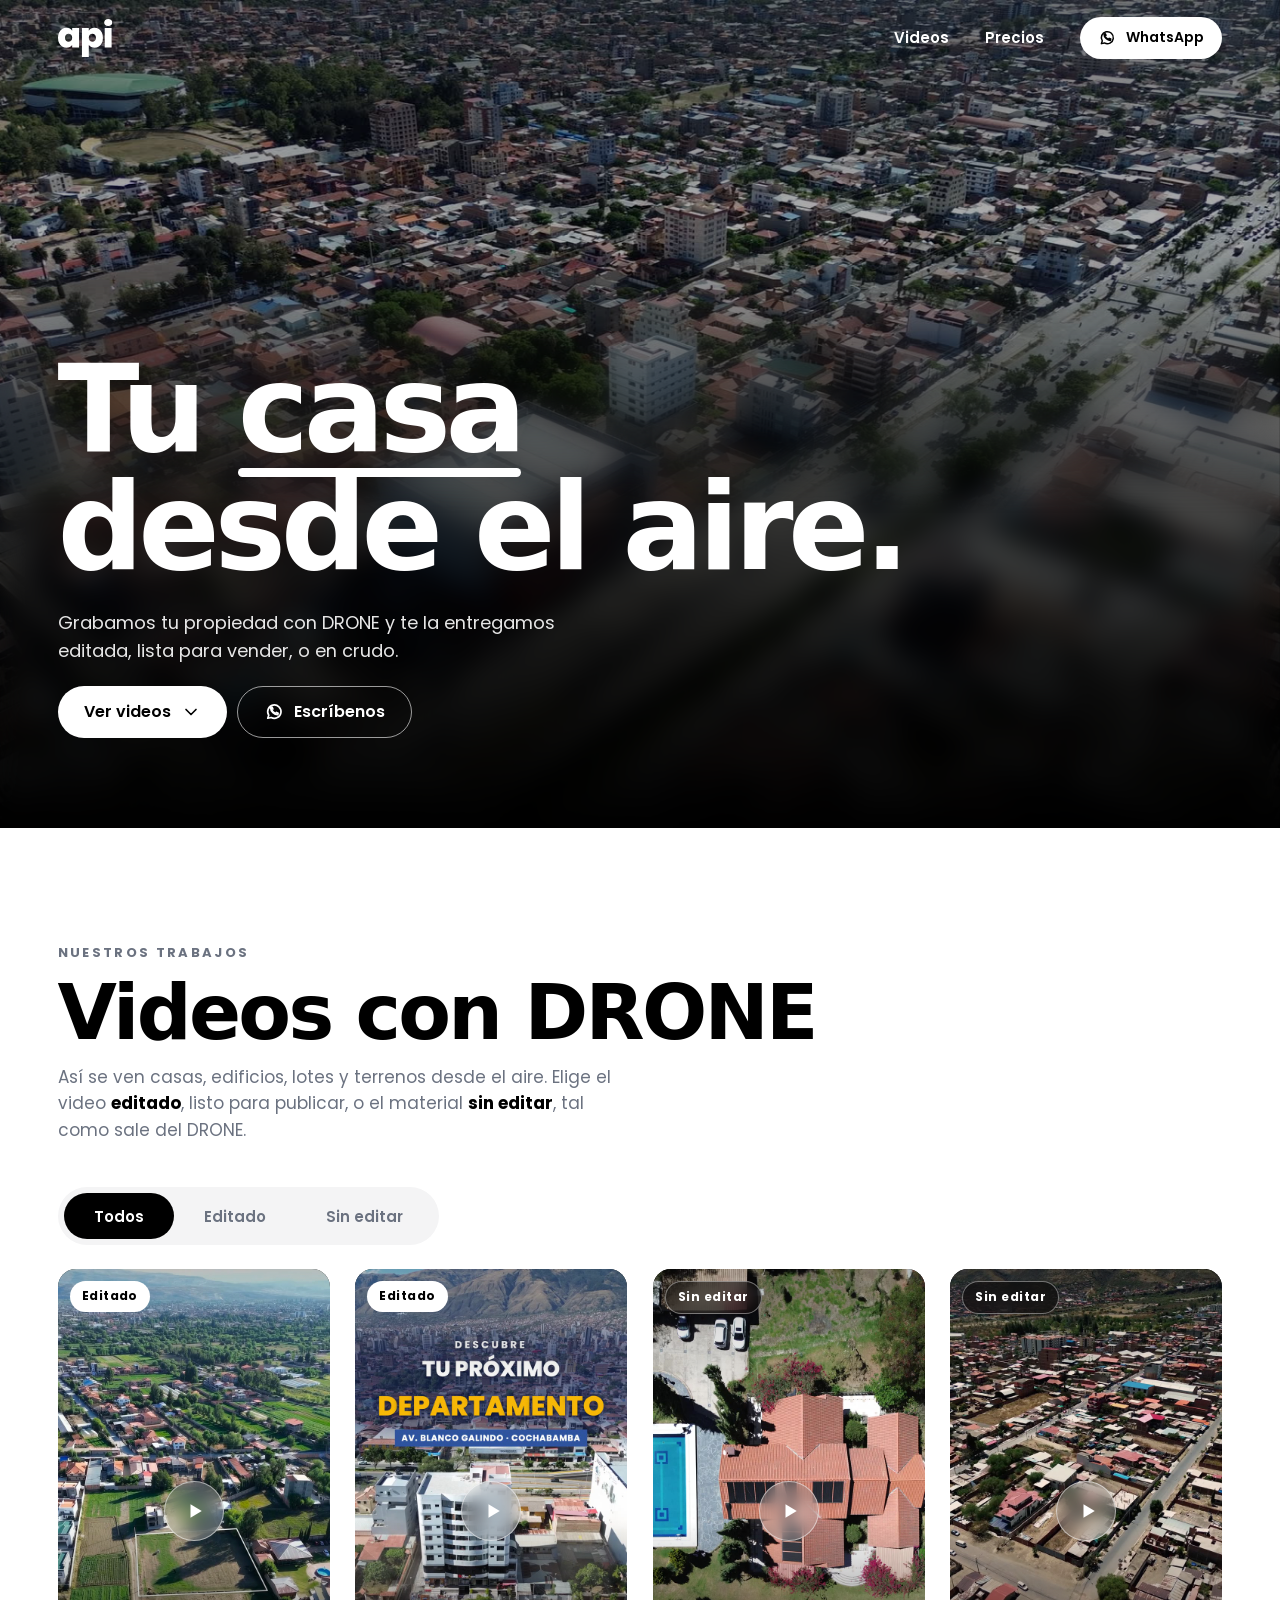
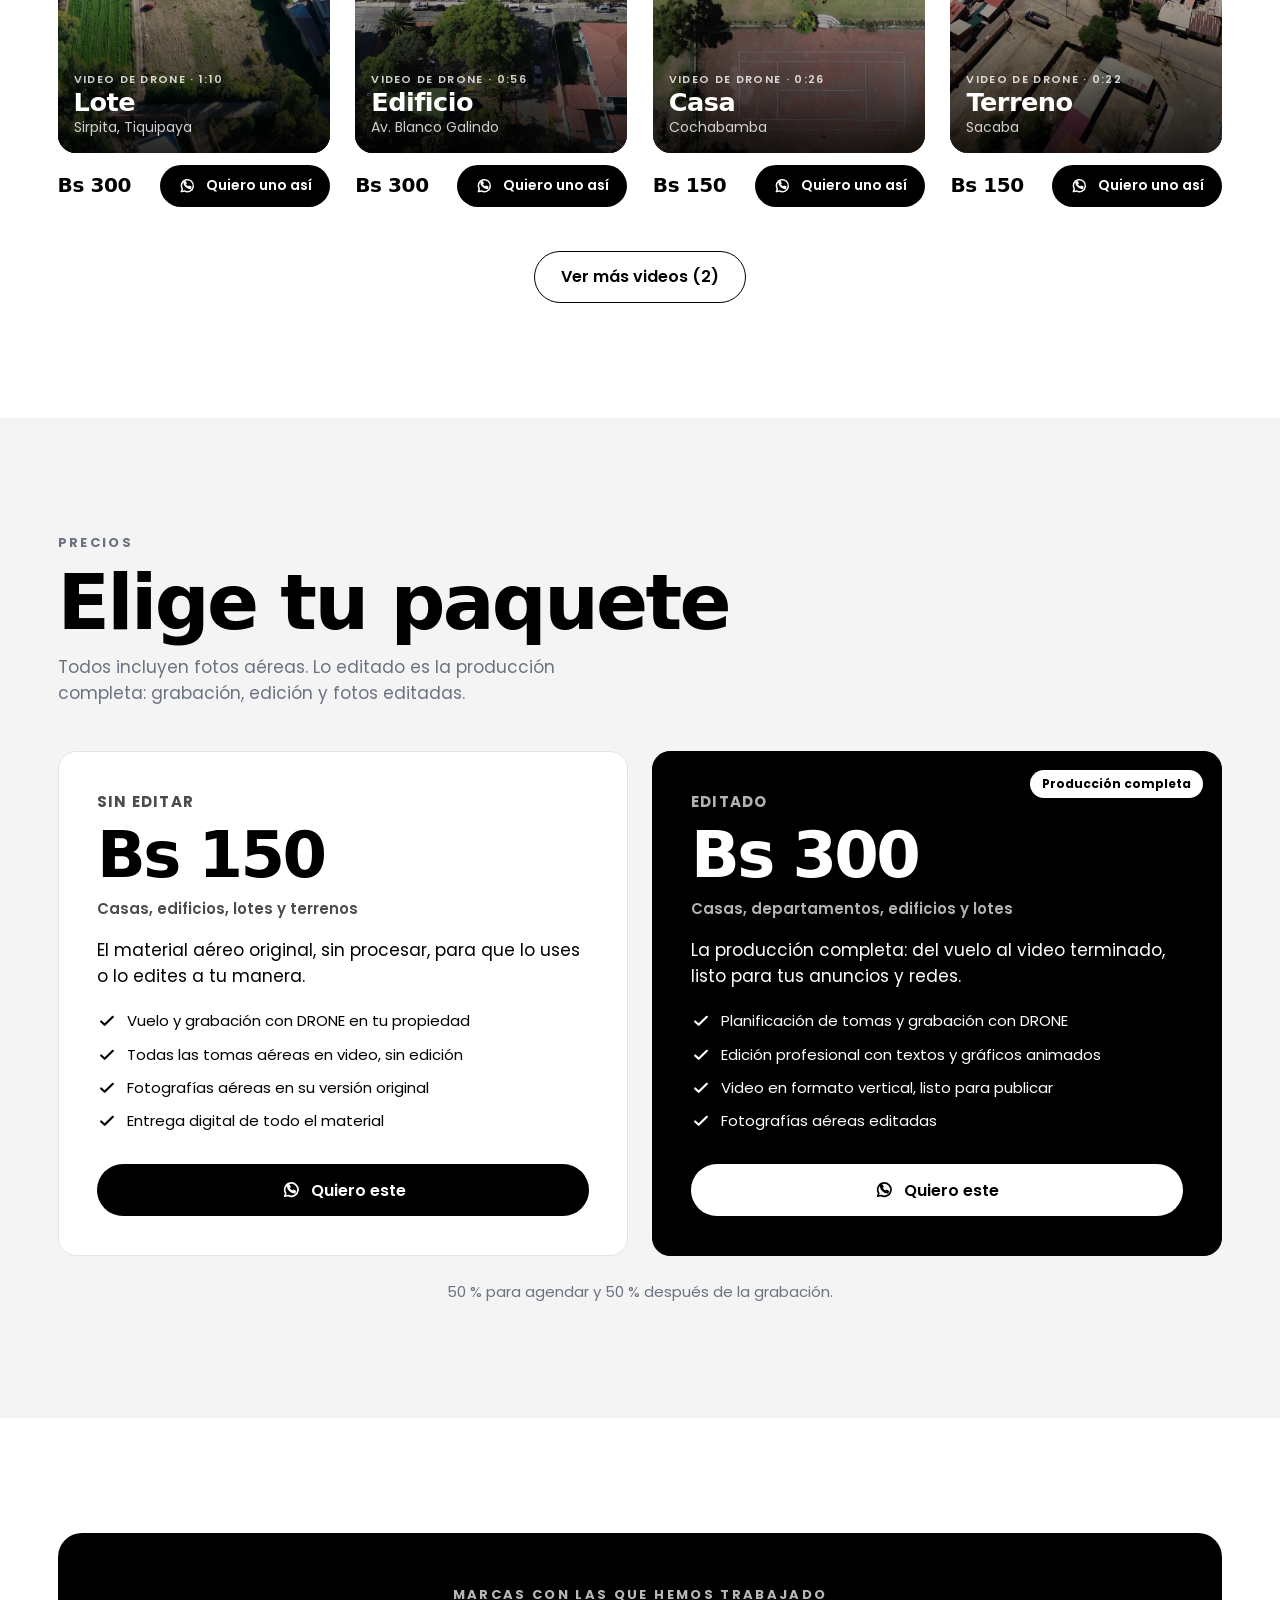
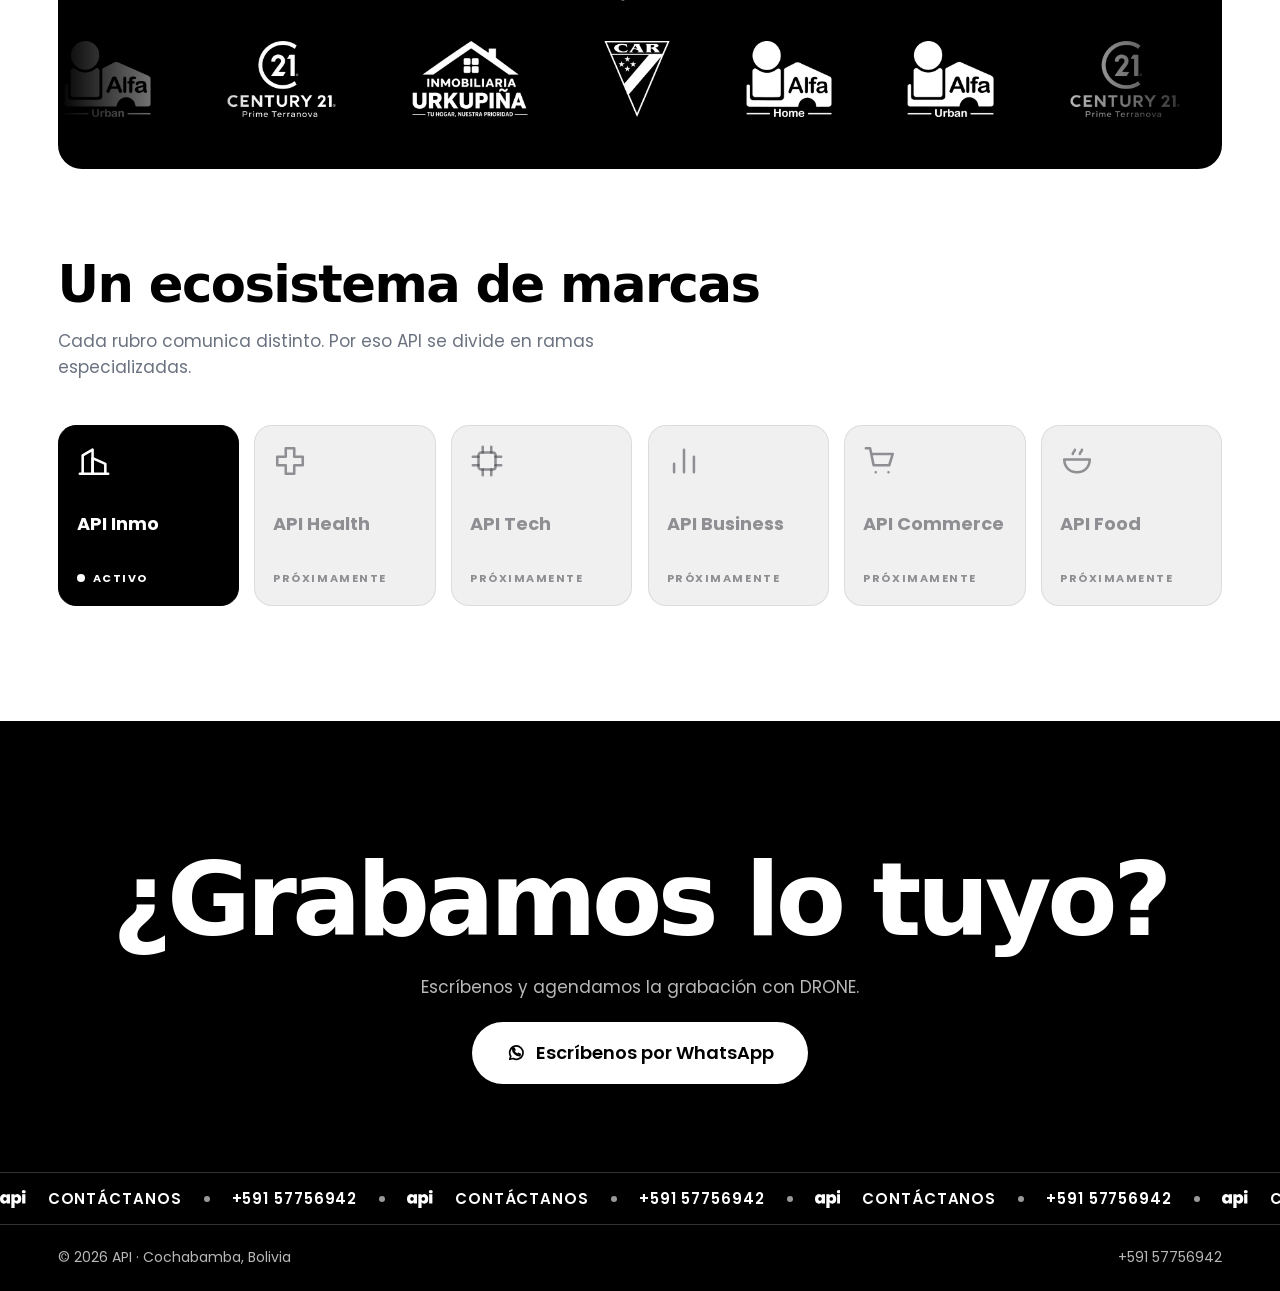
==== commit f42bab33: "Pone versión en los archivos para que los celulares carguen siempre lo nuevo Co-Authored-By: Claude " ====
--- a/sitio/index.html
+++ b/sitio/index.html
@@ -20,20 +20,20 @@
 <link rel="preconnect" href="https://fonts.gstatic.com" crossorigin>
 <link href="https://fonts.googleapis.com/css2?family=Poppins:wght@400;600;700;800&display=swap" rel="stylesheet">
 <!-- style: cómo se ve -->
-<link rel="stylesheet" href="style/base.css">
-<link rel="stylesheet" href="style/cabecera.css">
-<link rel="stylesheet" href="style/inicio.css">
-<link rel="stylesheet" href="style/videos.css">
-<link rel="stylesheet" href="style/precios.css">
-<link rel="stylesheet" href="style/marcas.css">
-<link rel="stylesheet" href="style/ramas.css">
-<link rel="stylesheet" href="style/pie.css">
-<link rel="stylesheet" href="style/reproductor.css">
+<link rel="stylesheet" href="style/base.css?v=202611121320">
+<link rel="stylesheet" href="style/cabecera.css?v=202611121320">
+<link rel="stylesheet" href="style/inicio.css?v=202611121320">
+<link rel="stylesheet" href="style/videos.css?v=202611121320">
+<link rel="stylesheet" href="style/precios.css?v=202611121320">
+<link rel="stylesheet" href="style/marcas.css?v=202611121320">
+<link rel="stylesheet" href="style/ramas.css?v=202611121320">
+<link rel="stylesheet" href="style/pie.css?v=202611121320">
+<link rel="stylesheet" href="style/reproductor.css?v=202611121320">
 </head>
 <body>
 <!-- view: las secciones se pintan aquí desde view/; logic: logic/app.js las conecta -->
 <div id="app"></div>
 <noscript><p style="padding:24px">Activa JavaScript para ver los videos, o escríbenos por WhatsApp: <a href="https://wa.me/59157756942">+591 57756942</a></p></noscript>
-<script type="module" src="logic/app.js"></script>
+<script type="module" src="logic/app.js?v=202611121320"></script>
 </body>
 </html>
--- a/sitio/style/base.css
+++ b/sitio/style/base.css
@@ -12,7 +12,8 @@
   --suave: cubic-bezier(0.22, 1, 0.36, 1);
 }
 *, *::before, *::after { box-sizing: border-box; }
-html { -webkit-text-size-adjust: 100%; scroll-padding-top: 88px; }
+html { -webkit-text-size-adjust: 100%; scroll-padding-top: 88px; overflow-x: clip; }
+body { overflow-x: clip; }
 @media (prefers-reduced-motion: no-preference) { html { scroll-behavior: smooth; } }
 html.con-reproductor { overflow: hidden; }
 body {
--- a/sitio/style/inicio.css
+++ b/sitio/style/inicio.css
@@ -1,11 +1,11 @@
-/* Inicio: DRONE de fondo y titular con palabra que cambia. */
+/* Inicio: fotos aéreas sin edición de fondo y titular con palabra que cambia. */
 .inicio {
   position: relative; min-height: 92svh; display: flex; align-items: flex-end; overflow: hidden;
   padding: 120px var(--margen) clamp(64px, 10vh, 120px); background: var(--negro); color: var(--blanco);
 }
 .inicio-fondo { position: absolute; inset: 0; }
-.inicio-clip { position: absolute; inset: 0; width: 100%; height: 100%; object-fit: cover; opacity: 0; transform: scale(1.06); transition: opacity 1.1s ease, transform 7s linear; }
-.inicio-clip.activo { opacity: 1; transform: scale(1); }
+.inicio-foto { position: absolute; inset: 0; width: 100%; height: 100%; object-fit: cover; opacity: 0; transform: scale(1.12); transition: opacity 1.4s ease, transform 7s linear; will-change: opacity, transform; }
+.inicio-foto.activa { opacity: 1; transform: scale(1); }
 .inicio-velo {
   position: absolute; inset: 0;
   background: linear-gradient(180deg, rgba(0,0,0,0.55) 0%, rgba(0,0,0,0.3) 28%, rgba(0,0,0,0.62) 52%, rgba(0,0,0,0.88) 78%, #000 100%);
--- a/sitio/style/precios.css
+++ b/sitio/style/precios.css
@@ -1,5 +1,5 @@
 /* Precios: tres planes, el editado destacado en negro. */
-.planes { display: grid; grid-template-columns: repeat(3, minmax(0, 1fr)); gap: clamp(14px, 1.8vw, 24px); align-items: stretch; }
+.planes { display: grid; grid-template-columns: repeat(2, minmax(0, 1fr)); gap: clamp(14px, 1.8vw, 24px); align-items: stretch; }
 .plan { position: relative; display: flex; flex-direction: column; gap: 10px; padding: clamp(26px, 3vw, 40px); border-radius: var(--radio); background: var(--blanco); border: 1px solid #E4E4E7; transition: transform 0.4s var(--suave), box-shadow 0.4s; }
 .plan:hover { transform: translateY(-6px); box-shadow: 0 24px 48px rgba(0,0,0,0.1); }
 .plan-destacado { background: var(--negro); color: var(--blanco); border-color: var(--negro); }
@@ -13,4 +13,4 @@
 .plan-lista .ico { width: 20px; height: 20px; margin-top: 2px; stroke-width: 2.6; }
 .plan .boton { margin-top: auto; }
 .pago { margin-top: 24px; text-align: center; color: var(--gris); font-size: 15px; }
-@media (max-width: 900px) { .planes { grid-template-columns: minmax(0, 1fr); } }
+@media (max-width: 760px) { .planes { grid-template-columns: minmax(0, 1fr); } }
--- a/sitio/style/marcas.css
+++ b/sitio/style/marcas.css
@@ -2,10 +2,13 @@
 .seccion-marcas { padding-bottom: clamp(56px, 7vw, 96px); }
 .marcas { border-radius: calc(var(--radio) + 6px); background: var(--negro); color: var(--blanco); padding: clamp(32px, 4vw, 52px) 0; overflow: hidden; }
 .marcas-titulo { text-align: center; font-size: 13px; font-weight: 700; letter-spacing: 0.18em; text-transform: uppercase; color: var(--tenue); margin-bottom: clamp(24px, 3vw, 36px); padding: 0 var(--margen); }
-.cinta { display: flex; overflow: hidden; -webkit-mask-image: linear-gradient(90deg, transparent, #000 18%, #000 82%, transparent); mask-image: linear-gradient(90deg, transparent, #000 18%, #000 82%, transparent); }
-.cinta-pista { display: flex; align-items: center; gap: clamp(48px, 6vw, 96px); padding-right: clamp(48px, 6vw, 96px); flex: 0 0 auto; animation: cinta 34s linear infinite; }
-.cinta:hover .cinta-pista { animation-play-state: paused; }
-@keyframes cinta { from { transform: translateX(-100%); } to { transform: translateX(0); } }
-.marca { flex: 0 0 auto; display: flex; align-items: center; height: clamp(56px, 6vw, 84px); }
-.marca img { height: 100%; width: auto; filter: brightness(0) invert(1); }
+.cinta { position: relative; overflow: hidden; touch-action: pan-y; }
+/* Bordes que se funden con el negro del recuadro (sin máscara: la máscara dejaba la cinta en negro en el iPhone). */
+.cinta::before, .cinta::after { content: ""; position: absolute; top: 0; bottom: 0; z-index: 1; width: 18%; pointer-events: none; }
+.cinta::before { left: 0; background: linear-gradient(90deg, var(--negro), rgba(0,0,0,0)); }
+.cinta::after { right: 0; background: linear-gradient(270deg, var(--negro), rgba(0,0,0,0)); }
+.cinta-pista { display: flex; width: max-content; transform: translate3d(0, 0, 0); }
+.cinta-grupo { display: flex; align-items: center; flex: 0 0 auto; }
+.marca { flex: 0 0 auto; display: flex; align-items: center; justify-content: center; height: clamp(56px, 6vw, 84px); margin-right: clamp(48px, 6vw, 96px); }
+.marca img { height: 100%; width: auto; max-width: none; -webkit-user-drag: none; user-select: none; pointer-events: none; }
 .marca-texto { font-size: clamp(22px, 2.4vw, 32px); font-weight: 800; letter-spacing: -0.02em; white-space: nowrap; }
--- a/sitio/style/pie.css
+++ b/sitio/style/pie.css
@@ -3,10 +3,11 @@
 .pie-cierre { display: flex; flex-direction: column; align-items: center; gap: 22px; text-align: center; padding: clamp(80px, 10vw, 140px) var(--margen) clamp(56px, 7vw, 88px); }
 .pie-cierre h2 { font-weight: 800; font-size: clamp(44px, 8vw, 112px); line-height: 1; letter-spacing: -0.045em; }
 .pie-cierre p { color: var(--tenue); }
-.ticker { display: flex; overflow: hidden; border-block: 1px solid var(--linea); text-decoration: none; padding: 14px 0; }
-.ticker-pista { display: flex; flex: 0 0 auto; animation: ticker 28s linear infinite; }
-.ticker:hover .ticker-pista { animation-play-state: paused; }
-@keyframes ticker { from { transform: translateX(0); } to { transform: translateX(-100%); } }
+.ticker { display: block; overflow: hidden; contain: paint; touch-action: pan-y; border-block: 1px solid var(--linea); text-decoration: none; padding: 14px 0; -webkit-tap-highlight-color: transparent; }
+.ticker-pista { display: flex; width: max-content; animation: ticker 36s linear infinite; will-change: transform; }
+.ticker-grupo { display: flex; flex: 0 0 auto; }
+@media (hover: hover) and (pointer: fine) { .ticker:hover .ticker-pista { animation-play-state: paused; } }
+@keyframes ticker { from { transform: translate3d(0, 0, 0); } to { transform: translate3d(-50%, 0, 0); } }
 .ticker-tramo { display: inline-flex; align-items: center; gap: 22px; padding-right: 22px; font-size: 15px; font-weight: 600; letter-spacing: 0.06em; text-transform: uppercase; white-space: nowrap; }
 .ticker-tramo .logo-svg { height: 18px; width: auto; }
 .ticker-tramo i { width: 6px; height: 6px; border-radius: 50%; background: var(--blanco); opacity: 0.6; }
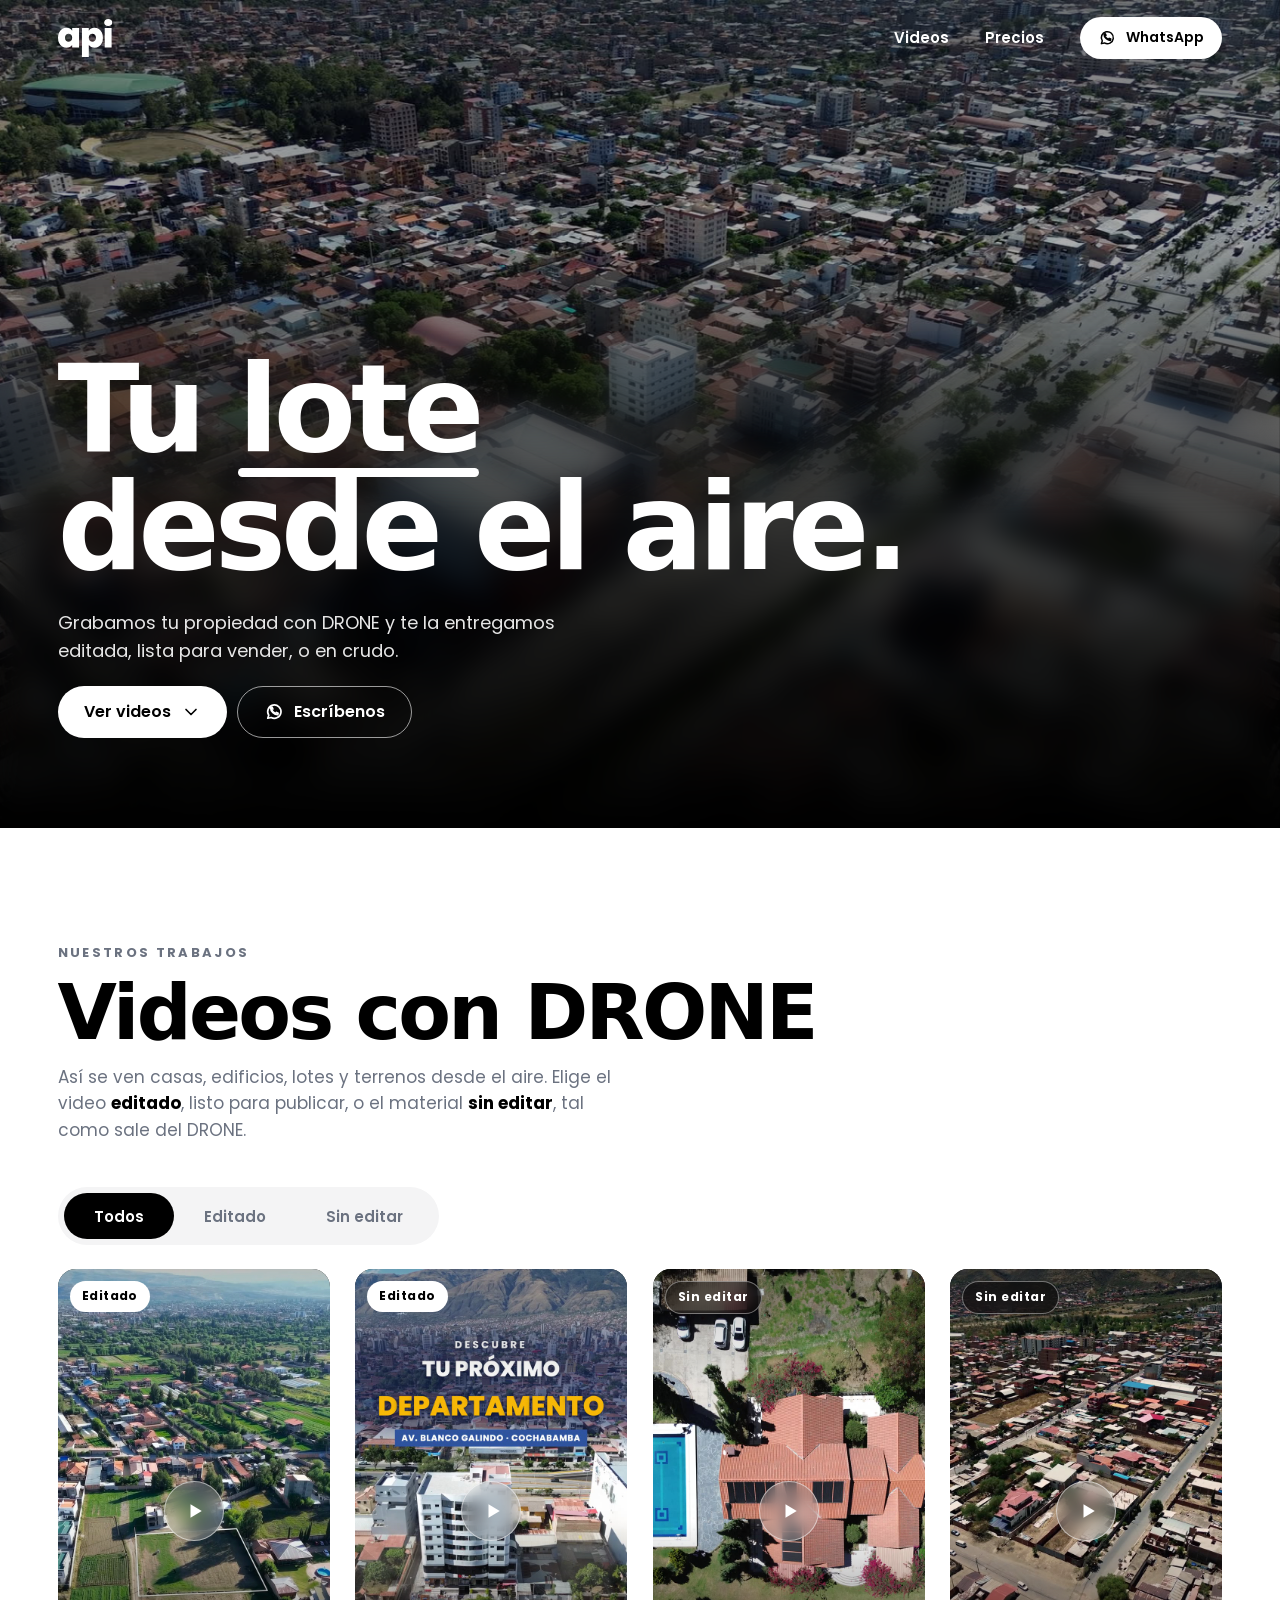
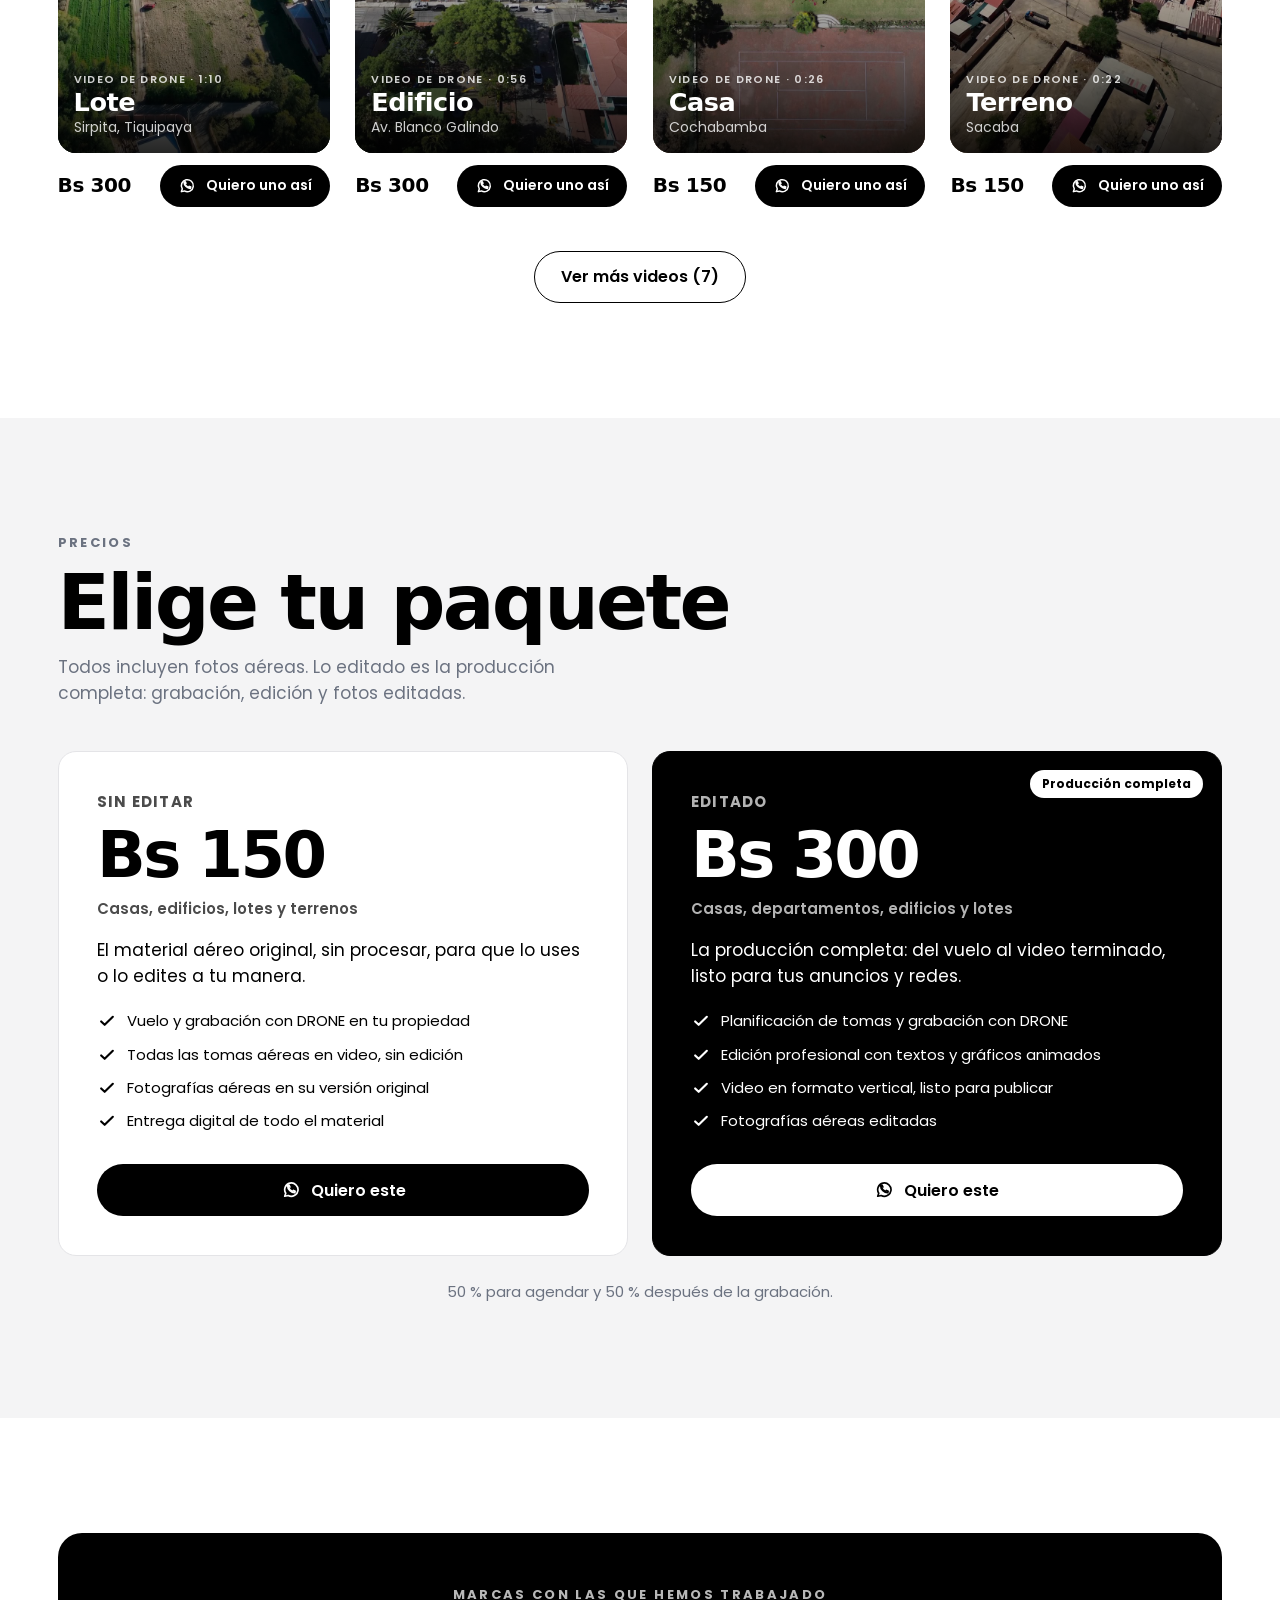
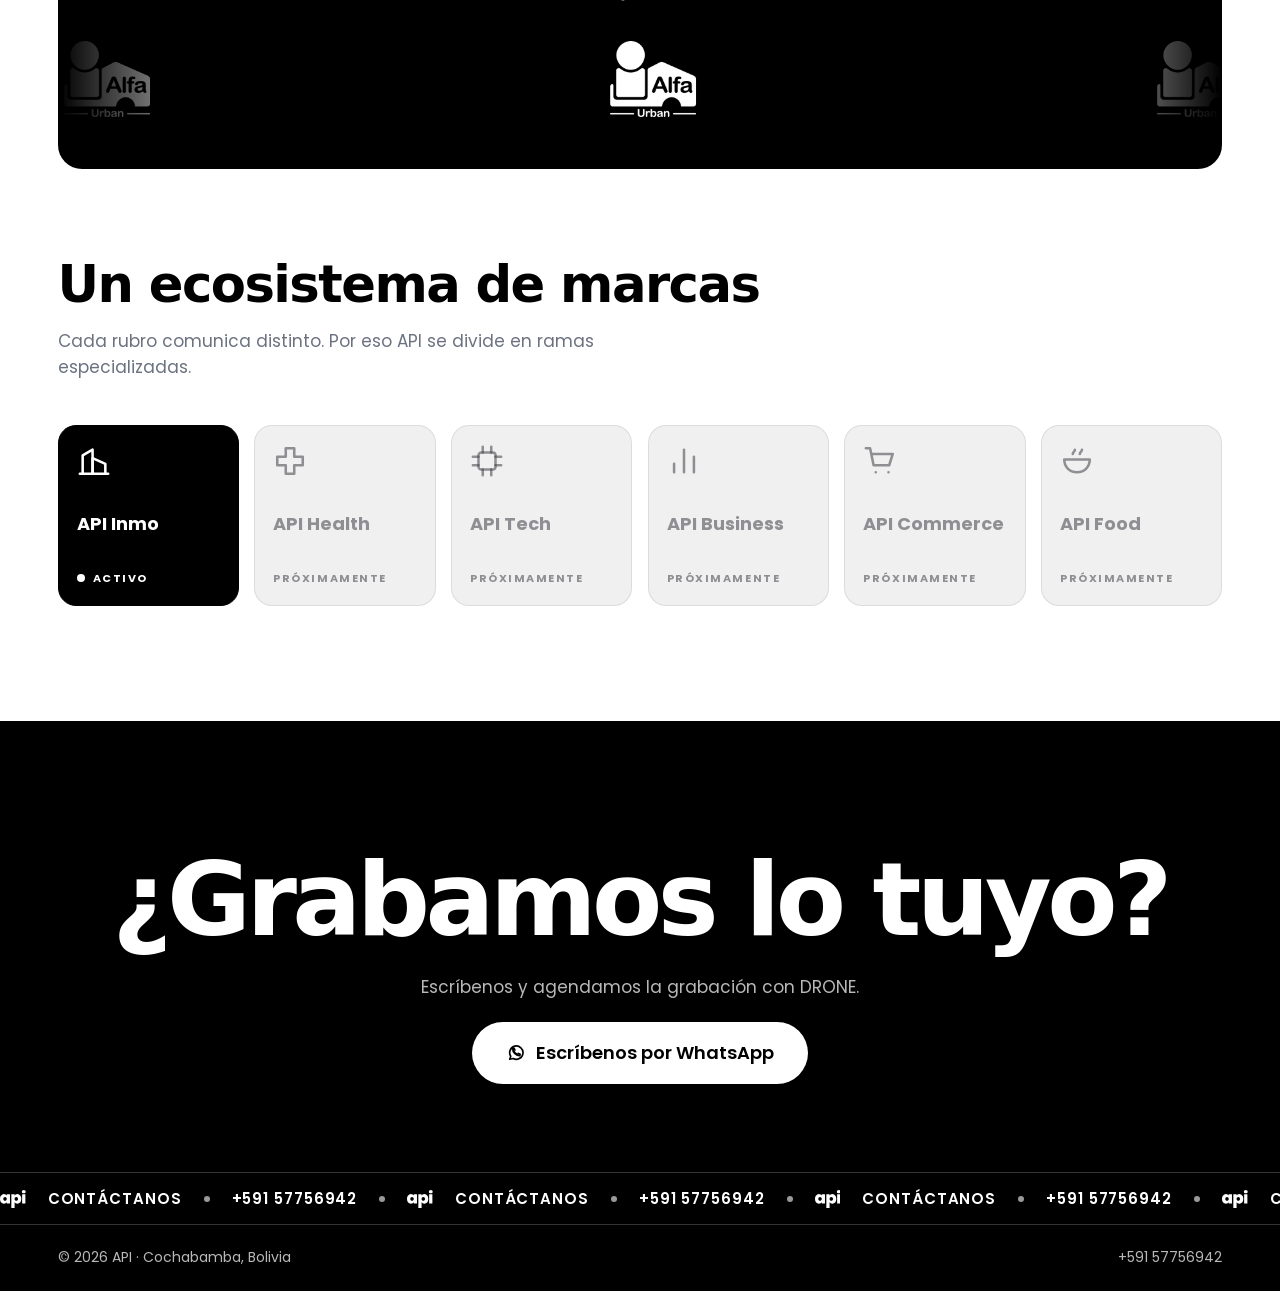
==== commit 12227df0: "Añade Quillacollo, Casa Reale y el edificio junto al estadio, y el logo de Reale Co-Authored-By: Cla" ====
--- a/sitio/index.html
+++ b/sitio/index.html
@@ -20,20 +20,20 @@
 <link rel="preconnect" href="https://fonts.gstatic.com" crossorigin>
 <link href="https://fonts.googleapis.com/css2?family=Poppins:wght@400;600;700;800&display=swap" rel="stylesheet">
 <!-- style: cómo se ve -->
-<link rel="stylesheet" href="style/base.css?v=202611121320">
-<link rel="stylesheet" href="style/cabecera.css?v=202611121320">
-<link rel="stylesheet" href="style/inicio.css?v=202611121320">
-<link rel="stylesheet" href="style/videos.css?v=202611121320">
-<link rel="stylesheet" href="style/precios.css?v=202611121320">
-<link rel="stylesheet" href="style/marcas.css?v=202611121320">
-<link rel="stylesheet" href="style/ramas.css?v=202611121320">
-<link rel="stylesheet" href="style/pie.css?v=202611121320">
-<link rel="stylesheet" href="style/reproductor.css?v=202611121320">
+<link rel="stylesheet" href="style/base.css?v=202611160207">
+<link rel="stylesheet" href="style/cabecera.css?v=202611160207">
+<link rel="stylesheet" href="style/inicio.css?v=202611160207">
+<link rel="stylesheet" href="style/videos.css?v=202611160207">
+<link rel="stylesheet" href="style/precios.css?v=202611160207">
+<link rel="stylesheet" href="style/marcas.css?v=202611160207">
+<link rel="stylesheet" href="style/ramas.css?v=202611160207">
+<link rel="stylesheet" href="style/pie.css?v=202611160207">
+<link rel="stylesheet" href="style/reproductor.css?v=202611160207">
 </head>
 <body>
 <!-- view: las secciones se pintan aquí desde view/; logic: logic/app.js las conecta -->
 <div id="app"></div>
 <noscript><p style="padding:24px">Activa JavaScript para ver los videos, o escríbenos por WhatsApp: <a href="https://wa.me/59157756942">+591 57756942</a></p></noscript>
-<script type="module" src="logic/app.js?v=202611121320"></script>
+<script type="module" src="logic/app.js?v=202611160207"></script>
 </body>
 </html>
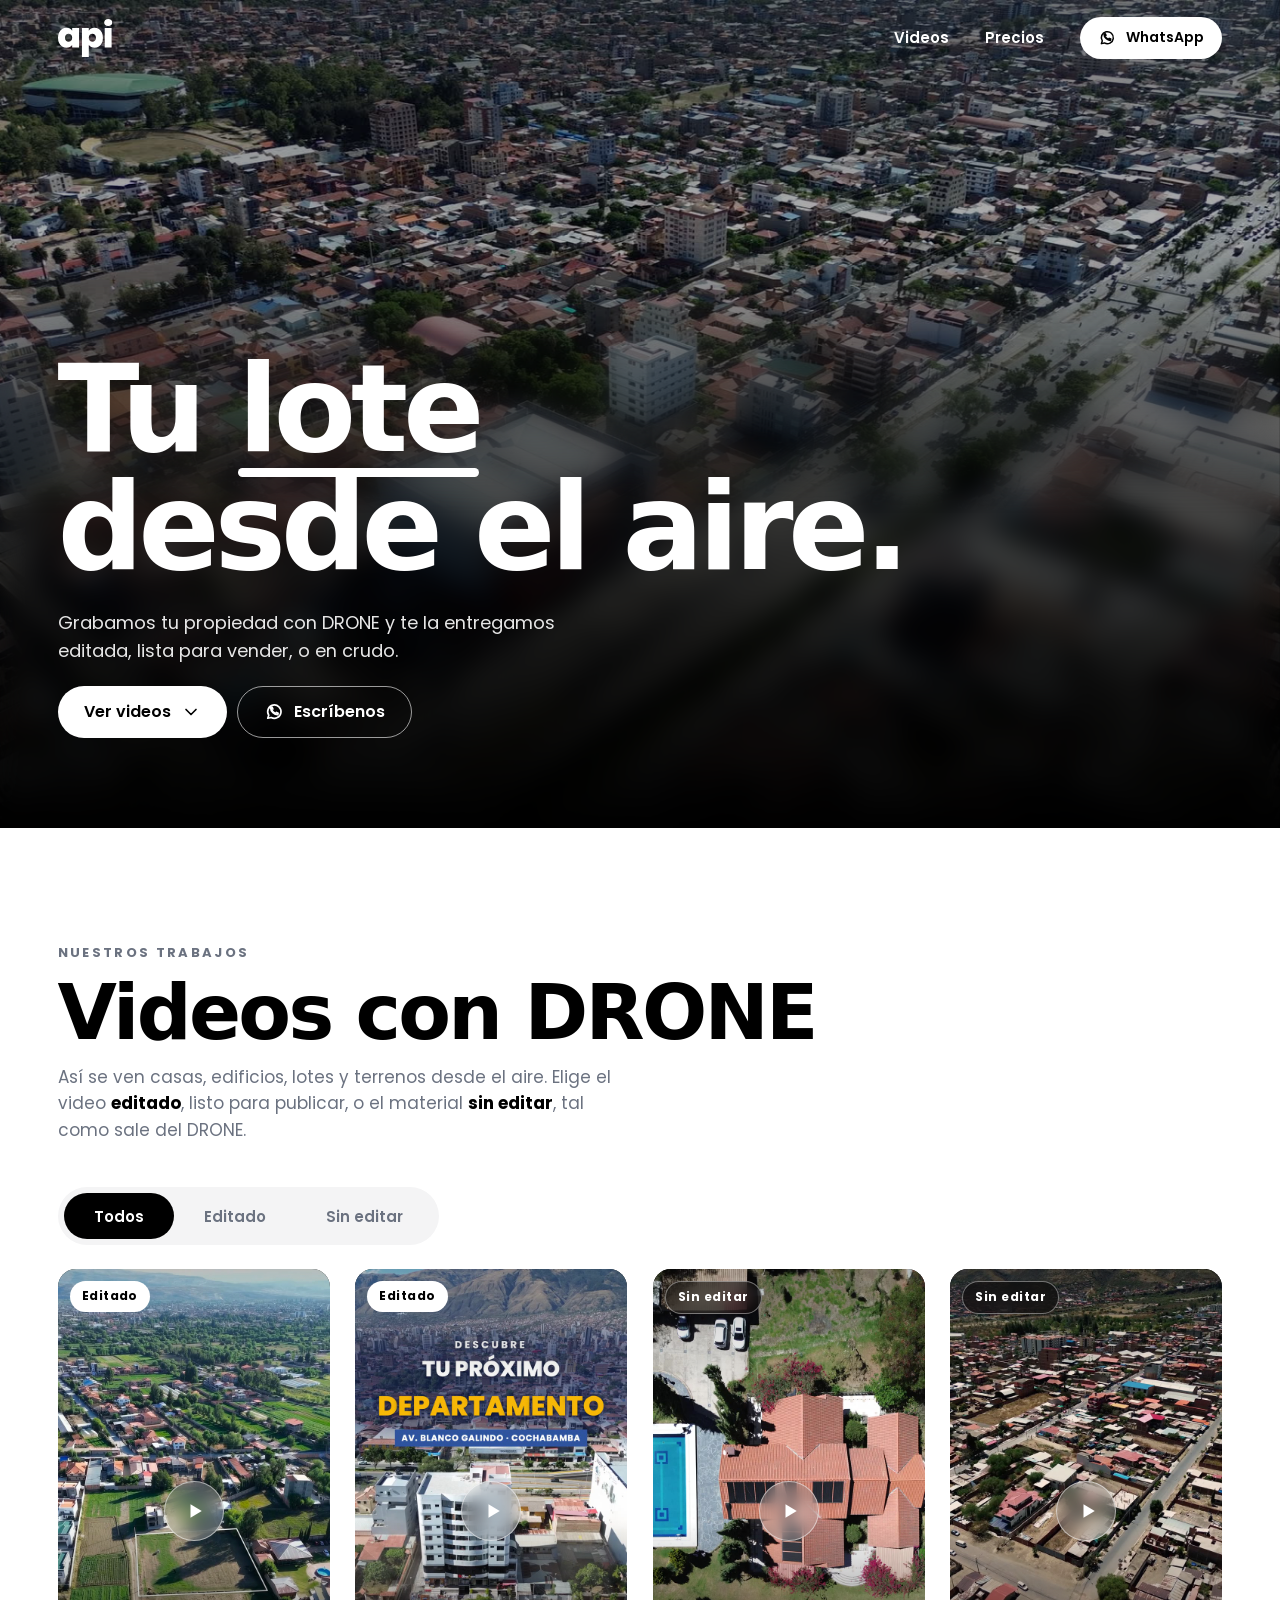
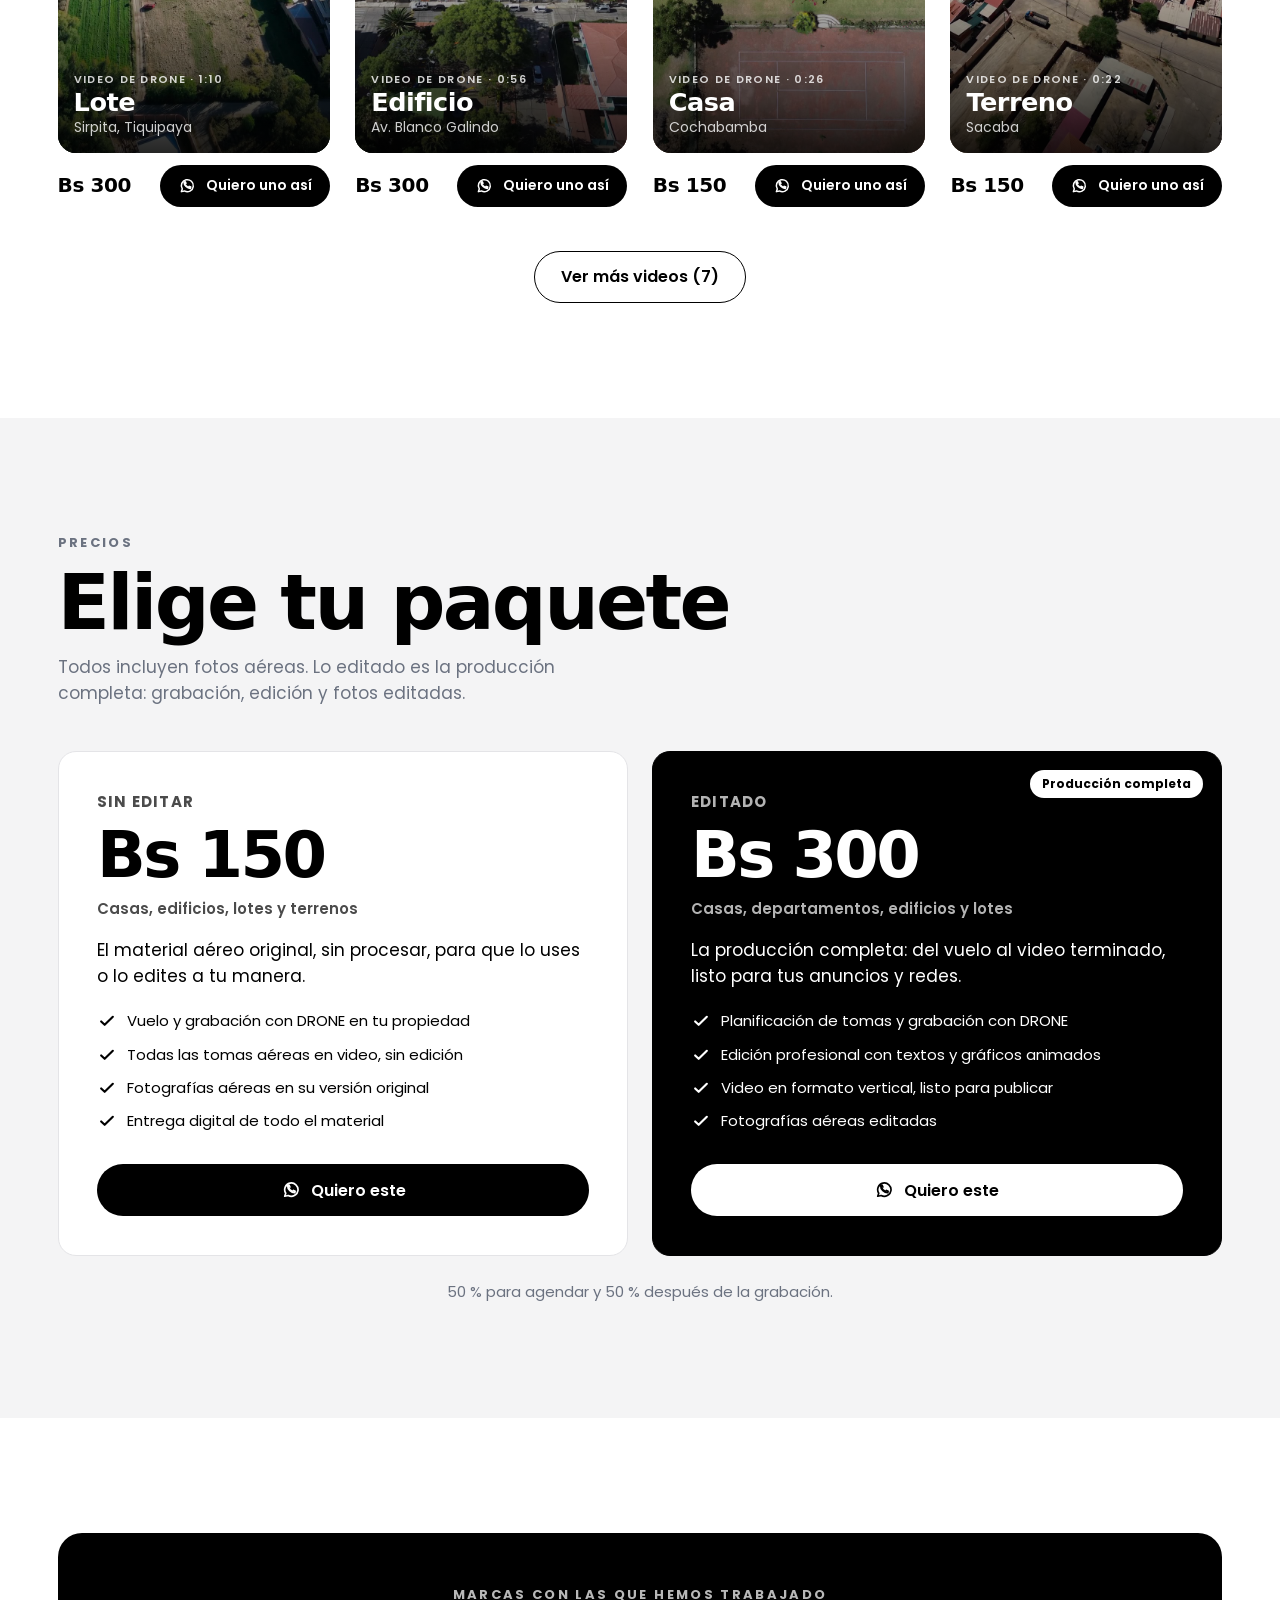
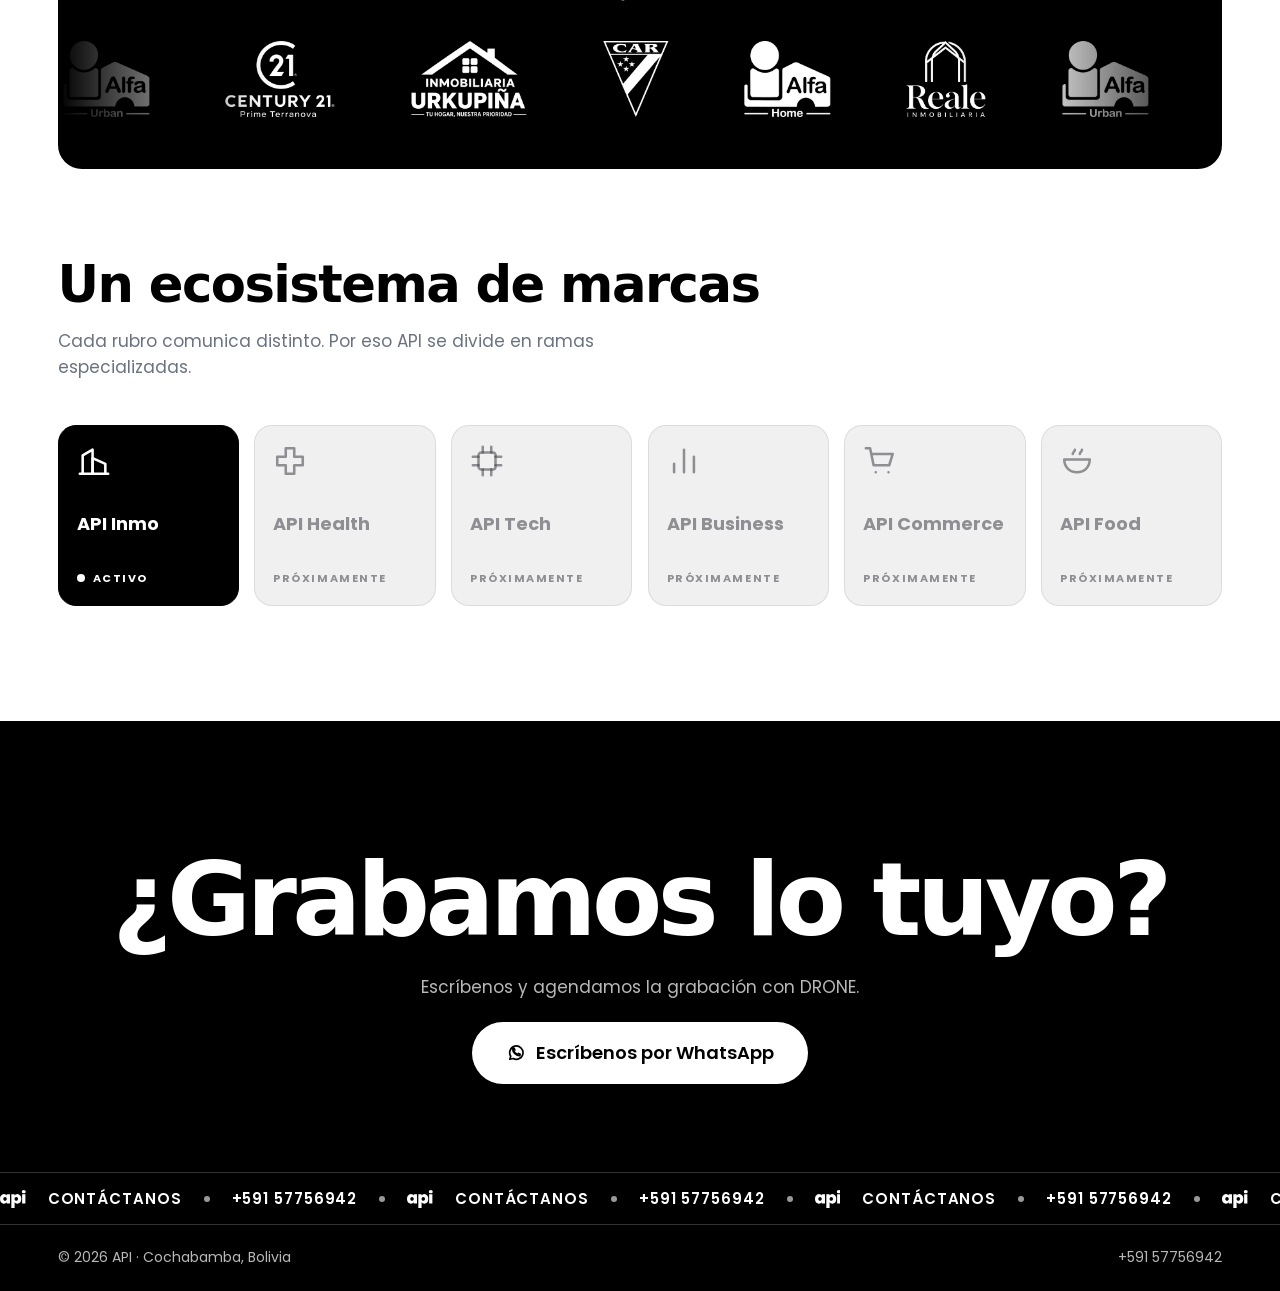
==== commit 593a07a8: "Medidor de visitas Cloudflare Web Analytics Co-Authored-By: Claude Opus 5.5 <noreply@anthropic.com>" ====
--- a/sitio/index.html
+++ b/sitio/index.html
@@ -20,20 +20,21 @@
 <link rel="preconnect" href="https://fonts.gstatic.com" crossorigin>
 <link href="https://fonts.googleapis.com/css2?family=Poppins:wght@400;600;700;800&display=swap" rel="stylesheet">
 <!-- style: cómo se ve -->
-<link rel="stylesheet" href="style/base.css?v=202611160207">
-<link rel="stylesheet" href="style/cabecera.css?v=202611160207">
-<link rel="stylesheet" href="style/inicio.css?v=202611160207">
-<link rel="stylesheet" href="style/videos.css?v=202611160207">
-<link rel="stylesheet" href="style/precios.css?v=202611160207">
-<link rel="stylesheet" href="style/marcas.css?v=202611160207">
-<link rel="stylesheet" href="style/ramas.css?v=202611160207">
-<link rel="stylesheet" href="style/pie.css?v=202611160207">
-<link rel="stylesheet" href="style/reproductor.css?v=202611160207">
+<link rel="stylesheet" href="style/base.css?v=202611181049">
+<link rel="stylesheet" href="style/cabecera.css?v=202611181049">
+<link rel="stylesheet" href="style/inicio.css?v=202611181049">
+<link rel="stylesheet" href="style/videos.css?v=202611181049">
+<link rel="stylesheet" href="style/precios.css?v=202611181049">
+<link rel="stylesheet" href="style/marcas.css?v=202611181049">
+<link rel="stylesheet" href="style/ramas.css?v=202611181049">
+<link rel="stylesheet" href="style/pie.css?v=202611181049">
+<link rel="stylesheet" href="style/reproductor.css?v=202611181049">
 </head>
 <body>
 <!-- view: las secciones se pintan aquí desde view/; logic: logic/app.js las conecta -->
 <div id="app"></div>
 <noscript><p style="padding:24px">Activa JavaScript para ver los videos, o escríbenos por WhatsApp: <a href="https://wa.me/59157756942">+591 57756942</a></p></noscript>
-<script type="module" src="logic/app.js?v=202611160207"></script>
+<script type="module" src="logic/app.js?v=202611181049"></script>
+<!-- Cloudflare Web Analytics --><script defer src="https://static.cloudflareinsights.com/beacon.min.js" data-cf-beacon='{"token": "ab116ce96e6e4a599351817883f67b9a"}'></script><!-- End Cloudflare Web Analytics -->
 </body>
 </html>
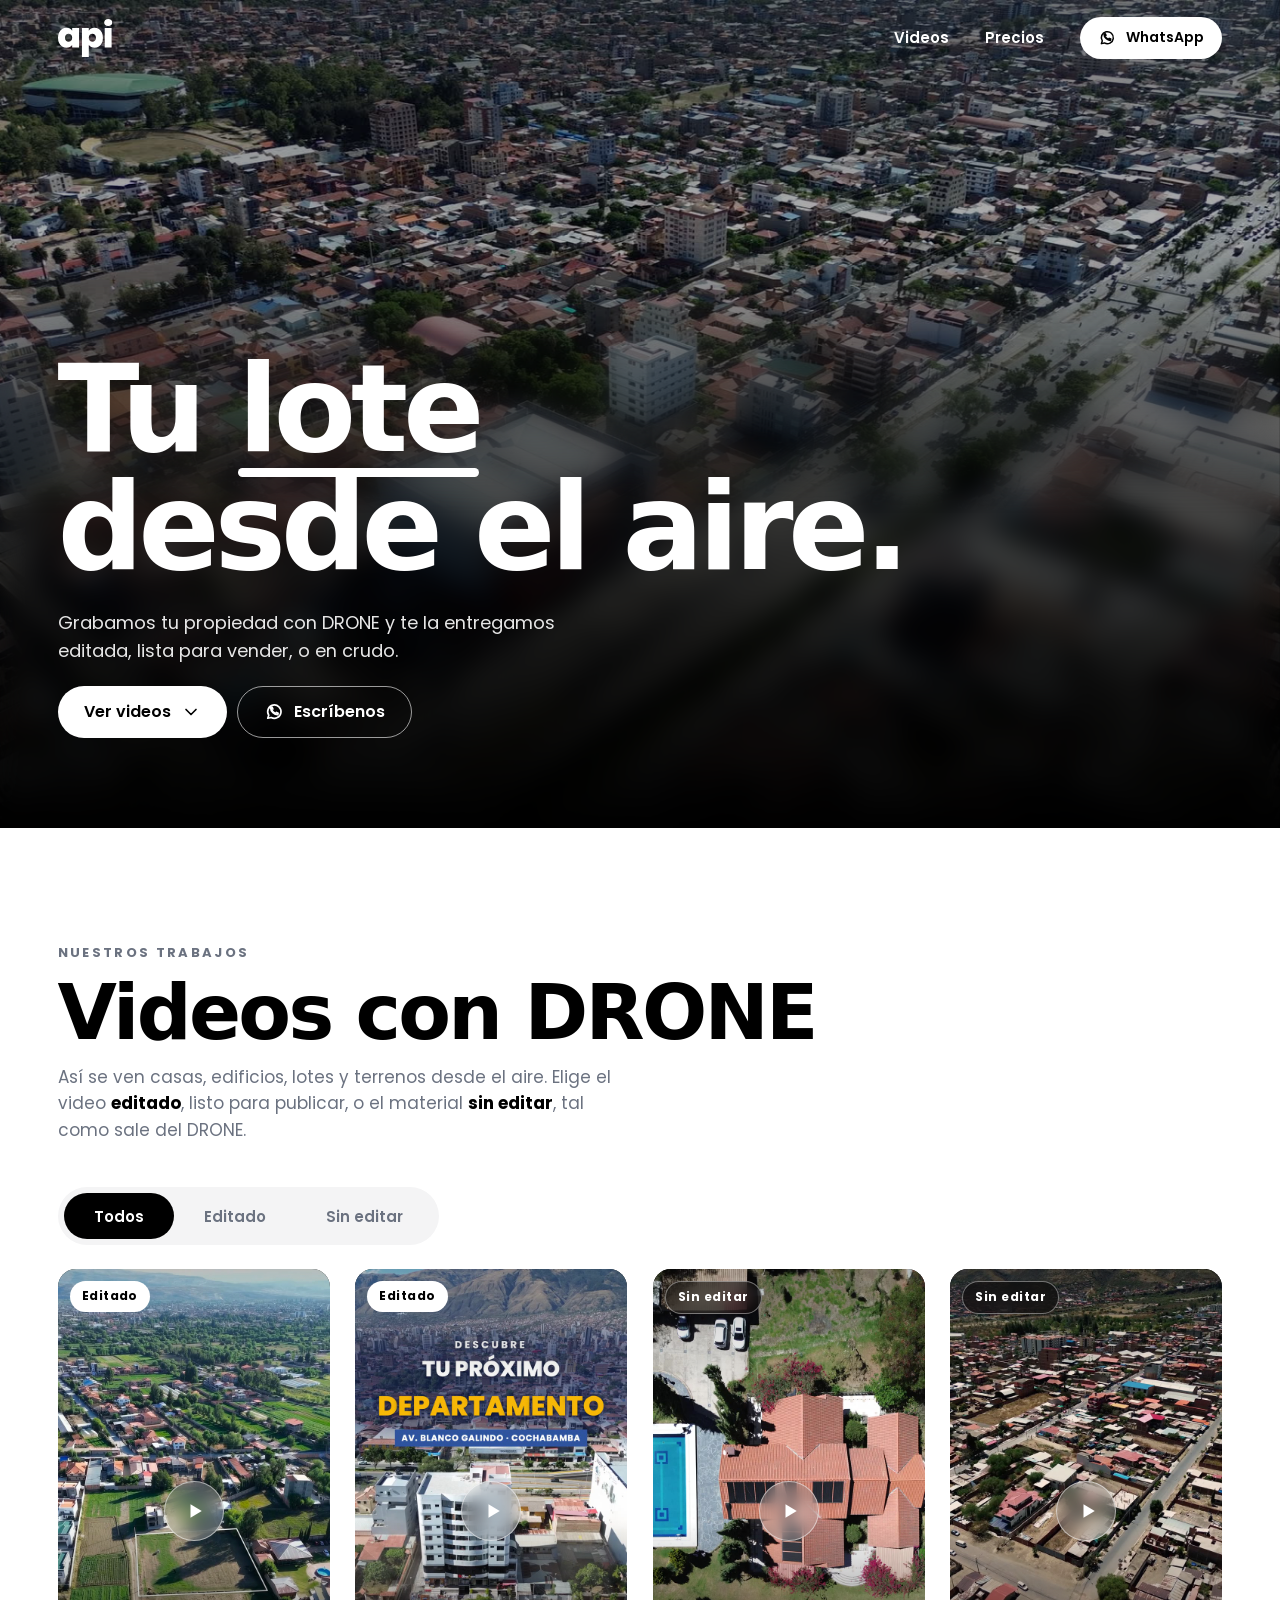
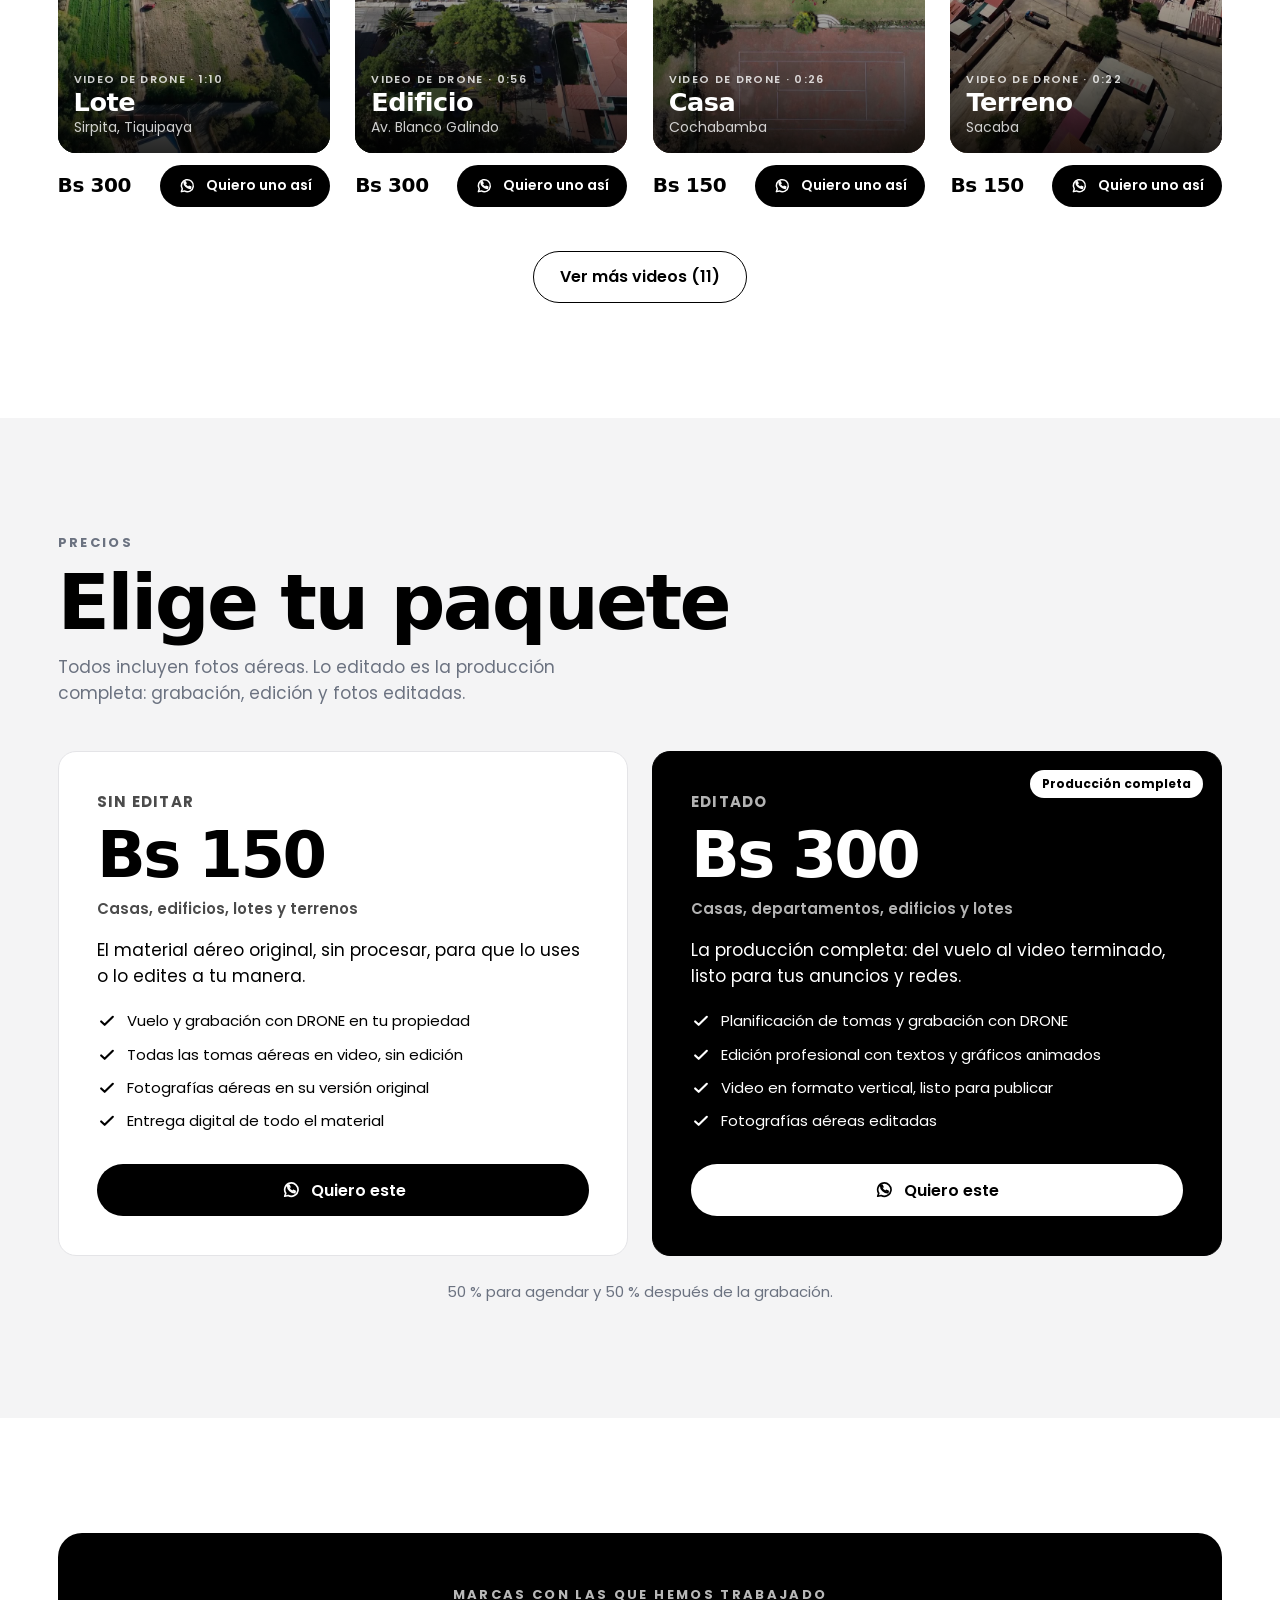
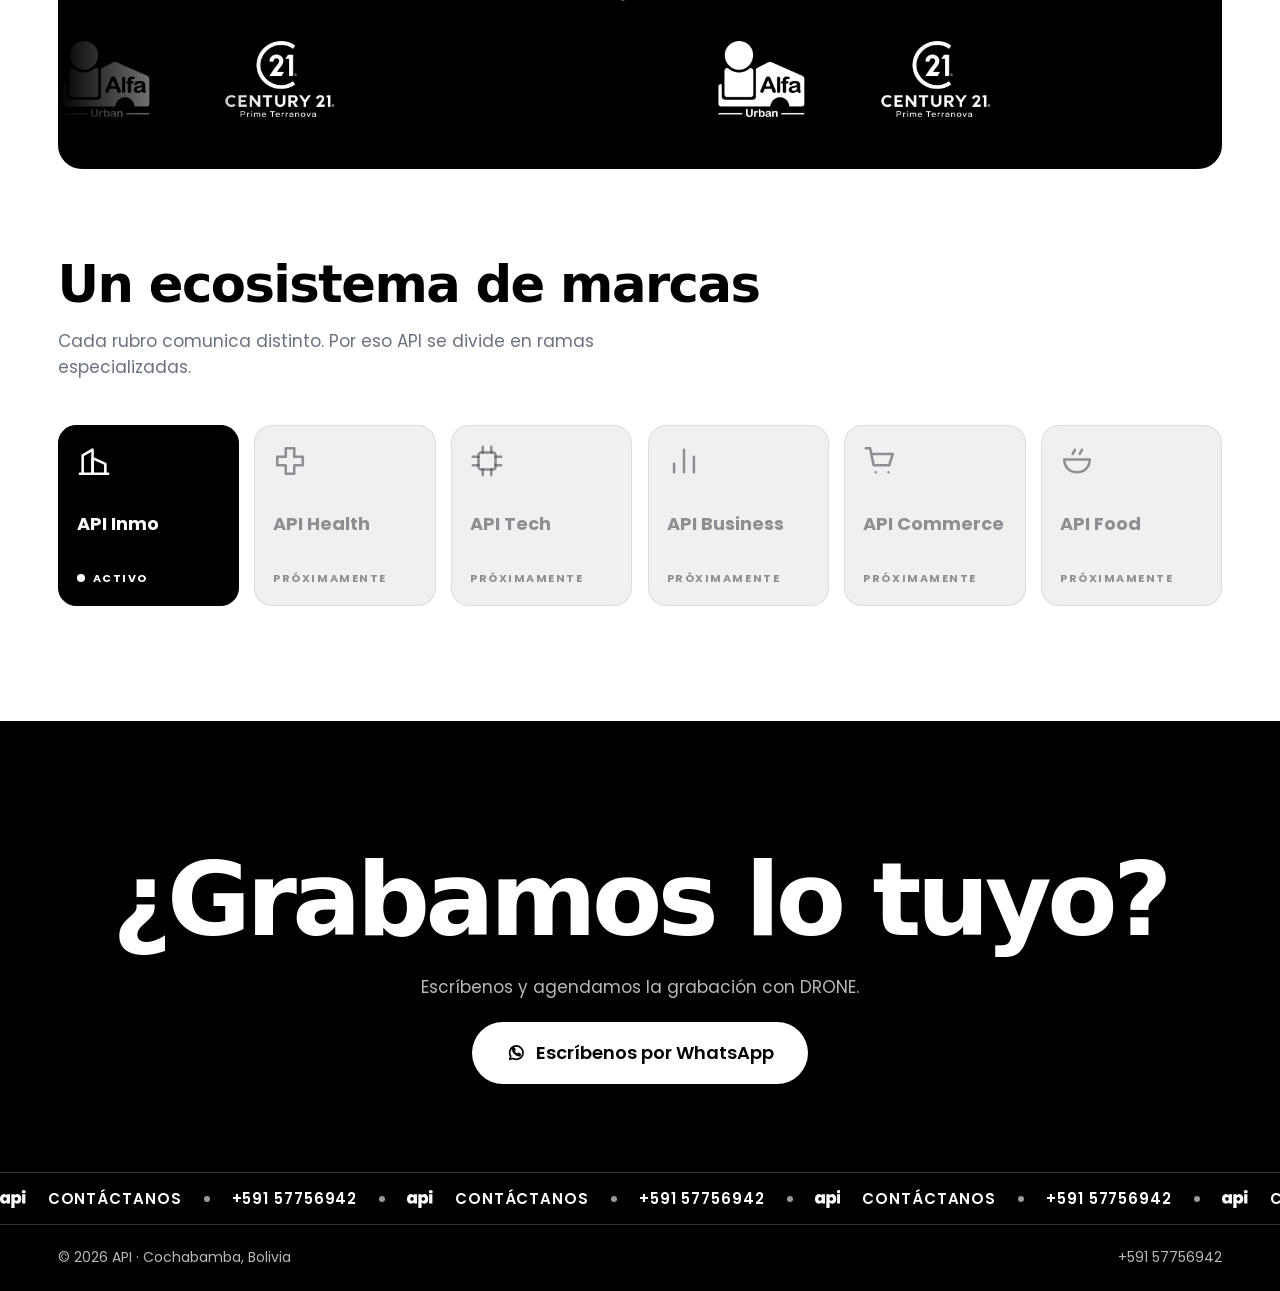
==== commit ae3633f1: "Añade Rafael Pabón, Fortín Vanguardia, Santos Dumont y el video con IA de Always Ready Co-Authored-B" ====
--- a/sitio/index.html
+++ b/sitio/index.html
@@ -20,21 +20,21 @@
 <link rel="preconnect" href="https://fonts.gstatic.com" crossorigin>
 <link href="https://fonts.googleapis.com/css2?family=Poppins:wght@400;600;700;800&display=swap" rel="stylesheet">
 <!-- style: cómo se ve -->
-<link rel="stylesheet" href="style/base.css?v=202611181049">
-<link rel="stylesheet" href="style/cabecera.css?v=202611181049">
-<link rel="stylesheet" href="style/inicio.css?v=202611181049">
-<link rel="stylesheet" href="style/videos.css?v=202611181049">
-<link rel="stylesheet" href="style/precios.css?v=202611181049">
-<link rel="stylesheet" href="style/marcas.css?v=202611181049">
-<link rel="stylesheet" href="style/ramas.css?v=202611181049">
-<link rel="stylesheet" href="style/pie.css?v=202611181049">
-<link rel="stylesheet" href="style/reproductor.css?v=202611181049">
+<link rel="stylesheet" href="style/base.css?v=202611240009">
+<link rel="stylesheet" href="style/cabecera.css?v=202611240009">
+<link rel="stylesheet" href="style/inicio.css?v=202611240009">
+<link rel="stylesheet" href="style/videos.css?v=202611240009">
+<link rel="stylesheet" href="style/precios.css?v=202611240009">
+<link rel="stylesheet" href="style/marcas.css?v=202611240009">
+<link rel="stylesheet" href="style/ramas.css?v=202611240009">
+<link rel="stylesheet" href="style/pie.css?v=202611240009">
+<link rel="stylesheet" href="style/reproductor.css?v=202611240009">
 </head>
 <body>
 <!-- view: las secciones se pintan aquí desde view/; logic: logic/app.js las conecta -->
 <div id="app"></div>
 <noscript><p style="padding:24px">Activa JavaScript para ver los videos, o escríbenos por WhatsApp: <a href="https://wa.me/59157756942">+591 57756942</a></p></noscript>
-<script type="module" src="logic/app.js?v=202611181049"></script>
+<script type="module" src="logic/app.js?v=202611240009"></script>
 <!-- Cloudflare Web Analytics --><script defer src="https://static.cloudflareinsights.com/beacon.min.js" data-cf-beacon='{"token": "ab116ce96e6e4a599351817883f67b9a"}'></script><!-- End Cloudflare Web Analytics -->
 </body>
 </html>
--- a/sitio/style/videos.css
+++ b/sitio/style/videos.css
@@ -25,6 +25,7 @@
 .tarjeta-marco::after { content: ""; position: absolute; inset: 0; z-index: 0; background: linear-gradient(180deg, rgba(0,0,0,0.25) 0%, rgba(0,0,0,0) 26%, rgba(0,0,0,0) 52%, rgba(0,0,0,0.85) 100%); pointer-events: none; }
 .insignia { position: absolute; top: 12px; left: 12px; z-index: 1; padding: 6px 12px; border-radius: 999px; font-size: 12px; font-weight: 700; letter-spacing: 0.04em; }
 .insignia-editado { background: var(--blanco); color: var(--negro); }
+.insignia-ia { background: var(--negro); color: var(--blanco); border: 1px solid rgba(255,255,255,0.4); }
 .insignia-crudo { background: rgba(0,0,0,0.55); color: var(--blanco); border: 1px solid rgba(255,255,255,0.4); backdrop-filter: blur(8px); -webkit-backdrop-filter: blur(8px); }
 .tarjeta-play { position: absolute; top: 50%; left: 50%; z-index: 1; width: 60px; height: 60px; margin: -30px 0 0 -30px; display: grid; place-items: center; border-radius: 50%; background: rgba(255,255,255,0.18); border: 1px solid rgba(255,255,255,0.5); backdrop-filter: blur(8px); -webkit-backdrop-filter: blur(8px); transition: transform 0.35s var(--suave), background 0.3s; }
 .tarjeta-play .ico { width: 18px; height: 18px; margin-left: 3px; }
